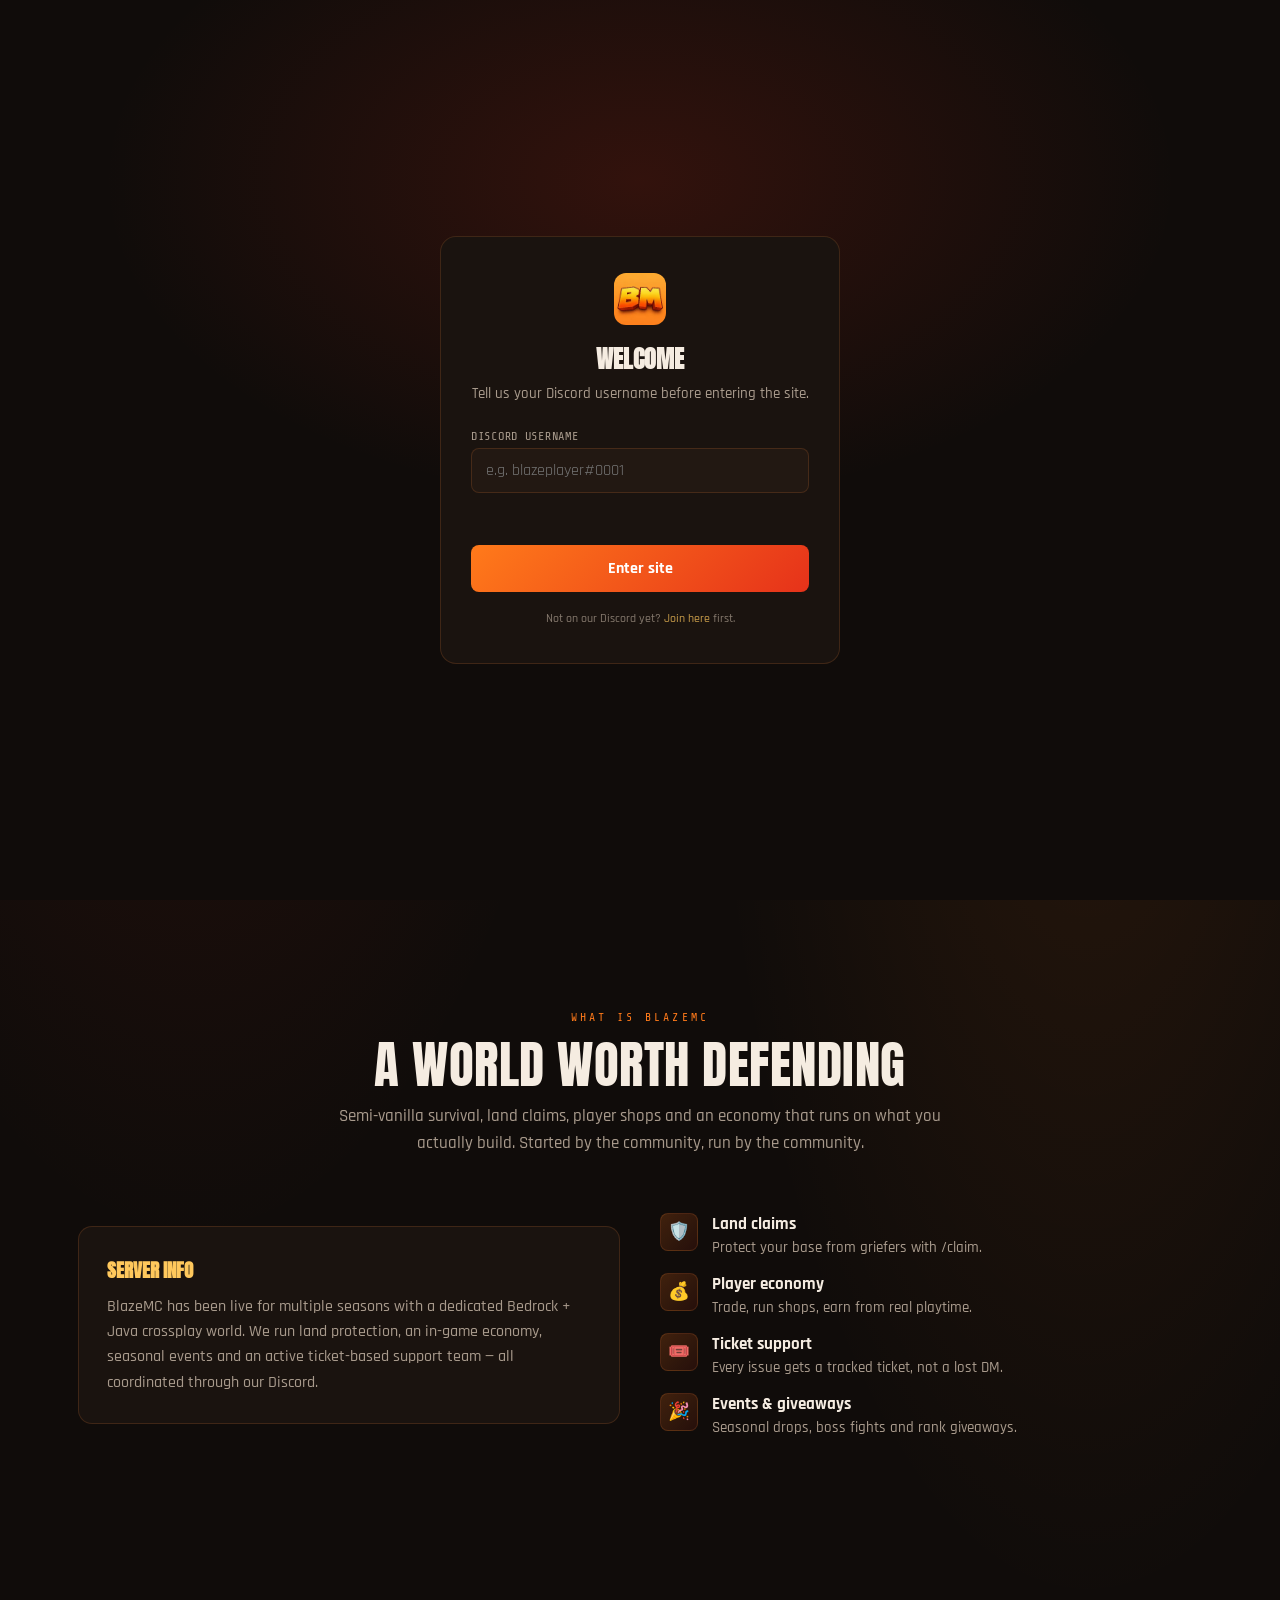
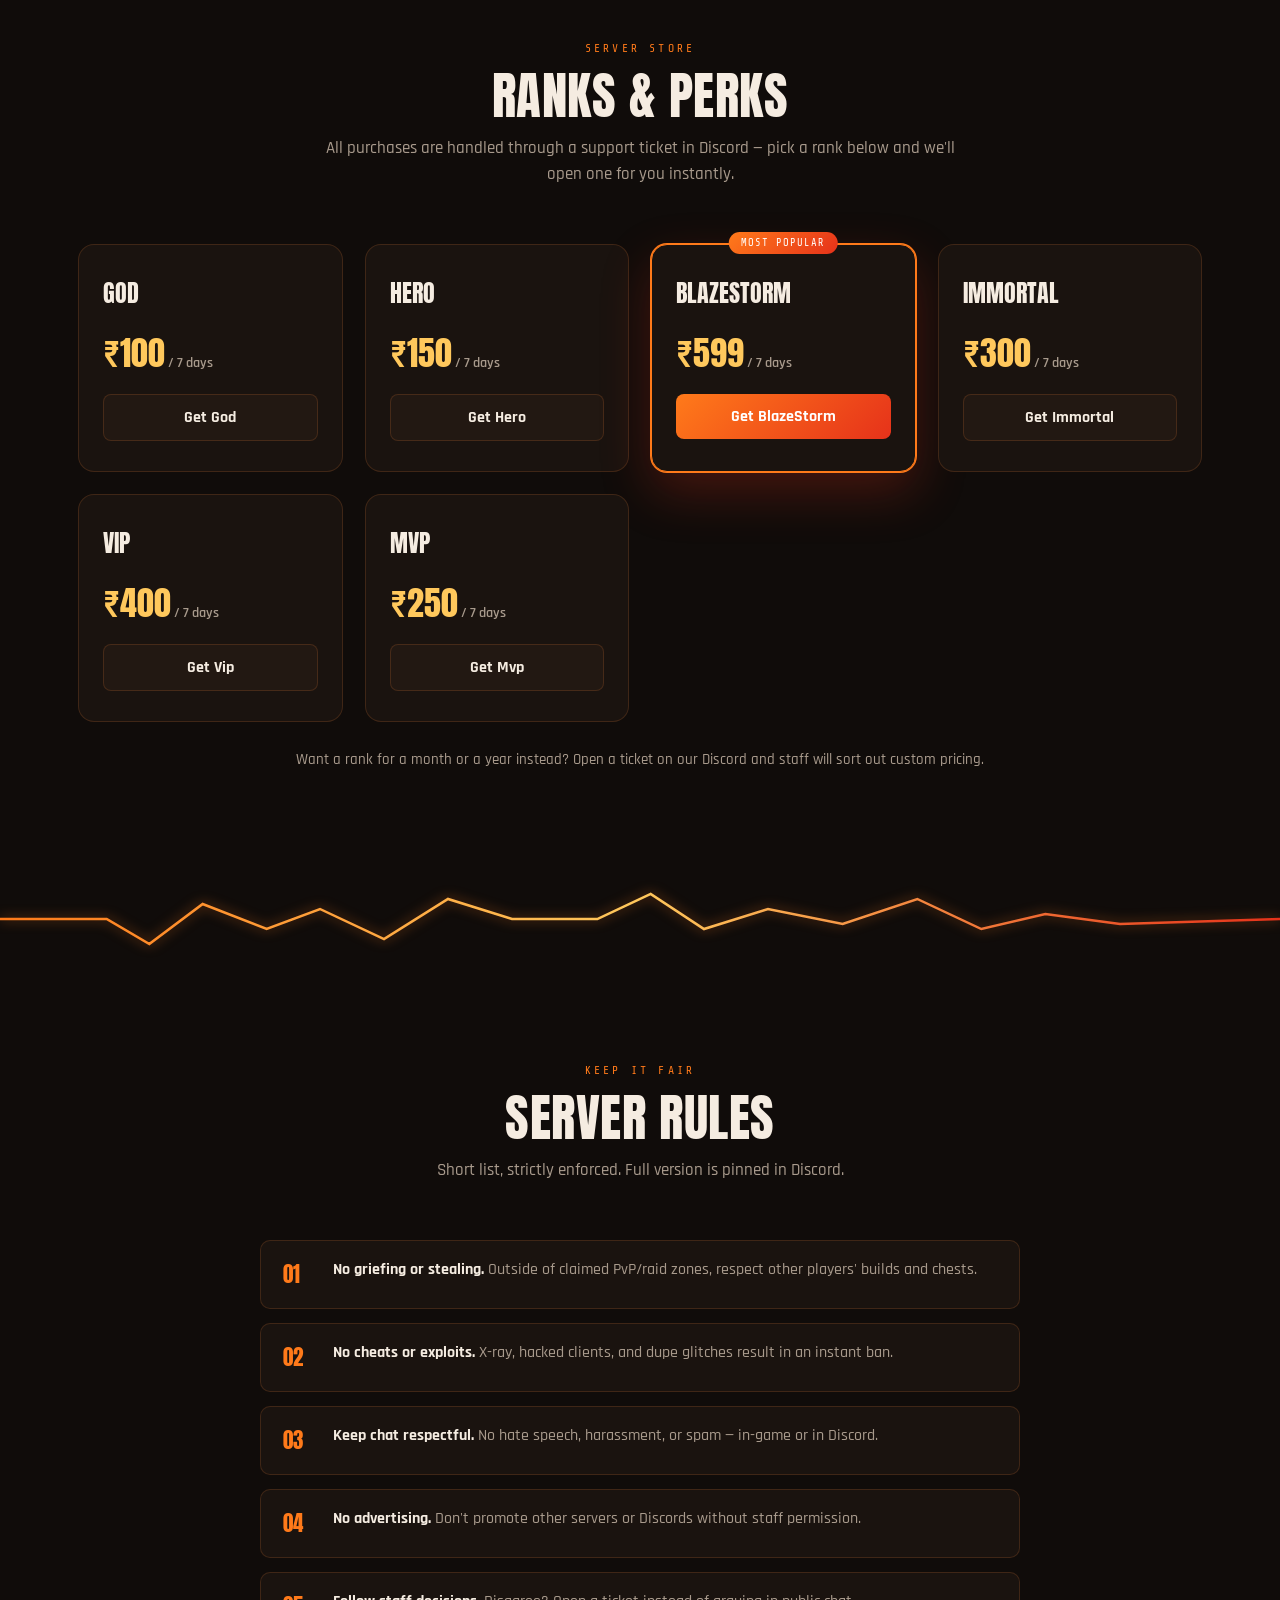
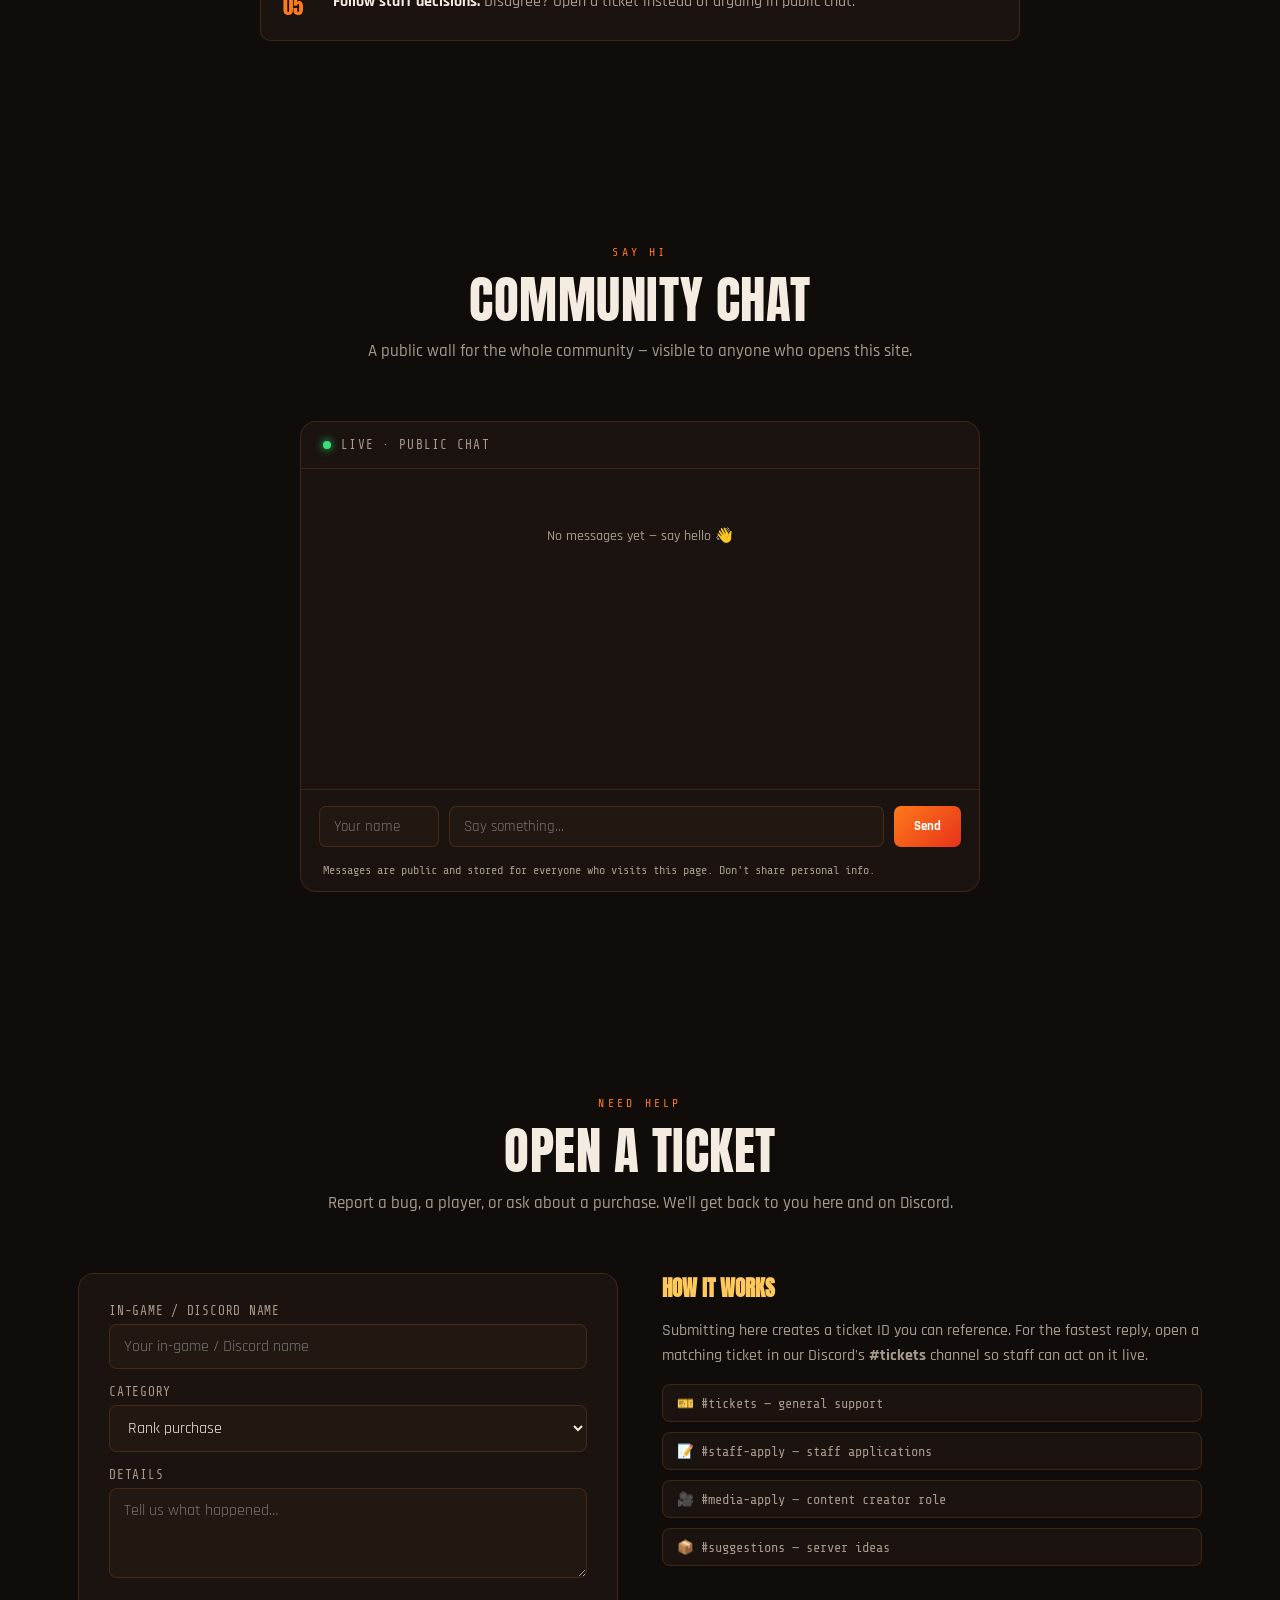
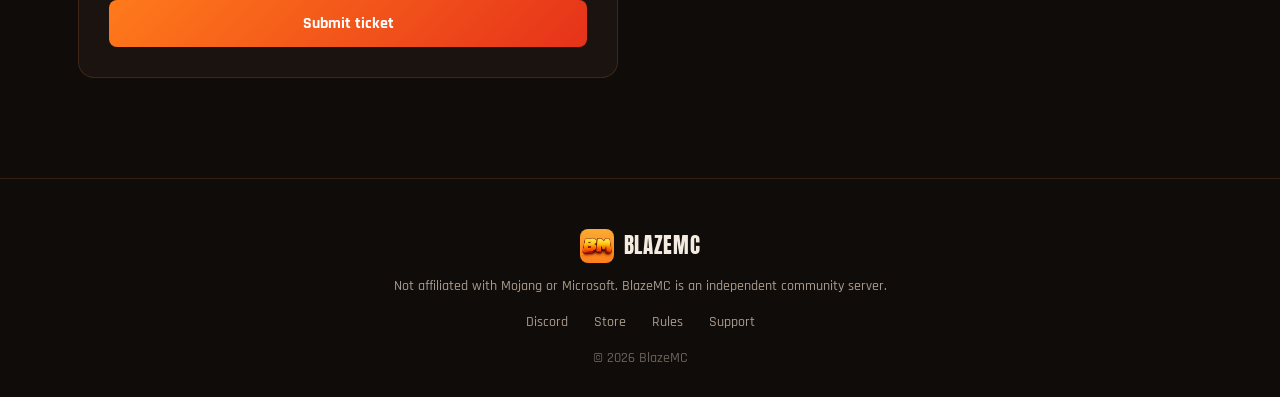
==== blazemc.html @ 88fec9f0 "Add files via upload" ====
<!DOCTYPE html>
<html lang="en">
<head>
<meta charset="UTF-8">
<meta name="viewport" content="width=device-width, initial-scale=1.0">
<title>BlazeMC — Minecraft SMP</title>
<link rel="preconnect" href="https://fonts.googleapis.com">
<link href="https://fonts.googleapis.com/css2?family=Anton&family=Rajdhani:wght@400;500;600;700&family=Share+Tech+Mono&display=swap" rel="stylesheet">
<style>
/* ============================================================
   BLAZEMC — CONFIG IS AT THE TOP OF THE <script> TAG (bottom of file)
   Edit CONFIG there to change name, discord link, ranks, prices, rules.
   ============================================================ */

:root{
  --bg:#100c0a;
  --bg2:#1a130f;
  --bg3:#221812;
  --ember:#ff7a1a;
  --molten:#e6321a;
  --gold:#ffc85c;
  --ash:#a89a8c;
  --text:#f5ece1;
  --line:rgba(255,140,60,0.16);
}
*{box-sizing:border-box; margin:0; padding:0;}
html{scroll-behavior:smooth;}
body{
  background:var(--bg);
  color:var(--text);
  font-family:'Rajdhani', sans-serif;
  font-weight:500;
  overflow-x:hidden;
  position:relative;
  background-image:
    radial-gradient(ellipse 60% 40% at 15% 0%, rgba(230,50,26,0.14), transparent 60%),
    radial-gradient(ellipse 50% 35% at 85% 10%, rgba(255,122,26,0.10), transparent 60%);
}
/* subtle grain so flat gradients don't read as sterile/AI-smooth */
body::before{
  content:"";
  position:fixed; inset:0; z-index:1; pointer-events:none;
  opacity:0.045; mix-blend-mode:overlay;
  background-image:url("data:image/svg+xml;utf8,<svg xmlns='http://www.w3.org/2000/svg' width='120' height='120'><filter id='n'><feTurbulence type='fractalNoise' baseFrequency='0.9' numOctaves='2' stitchTiles='stitch'/></filter><rect width='100%' height='100%' filter='url(%23n)'/></svg>");
}
.logo-mark{width:34px; height:34px; border-radius:8px; display:block; image-rendering:-webkit-optimize-contrast;}
::selection{background:var(--molten); color:#fff;}
::-webkit-scrollbar{width:10px;}
::-webkit-scrollbar-track{background:var(--bg);}
::-webkit-scrollbar-thumb{background:linear-gradient(var(--ember),var(--molten)); border-radius:6px;}

a{color:inherit; text-decoration:none;}
.eyebrow{
  font-family:'Share Tech Mono', monospace;
  font-size:0.72rem;
  letter-spacing:0.28em;
  text-transform:uppercase;
  color:var(--ember);
}
.display{
  font-family:'Anton', sans-serif;
  font-weight:400;
  text-transform:uppercase;
  letter-spacing:0.01em;
  line-height:0.95;
}
:focus-visible{outline:2px solid var(--gold); outline-offset:3px;}
@media (prefers-reduced-motion: reduce){
  *{animation-duration:0.001ms !important; animation-iteration-count:1 !important; transition-duration:0.001ms !important;}
}

.wrap{max-width:1180px; margin:0 auto; padding:0 28px;}

/* ---------- NAV ---------- */
nav{
  position:fixed; top:0; left:0; right:0; z-index:100;
  backdrop-filter:blur(10px);
  background:rgba(16,12,10,0.72);
  border-bottom:1px solid var(--line);
}
nav .wrap{display:flex; align-items:center; justify-content:space-between; height:68px;}
.brand{display:flex; align-items:center; gap:10px; font-family:'Anton'; font-size:1.3rem; letter-spacing:0.03em;}
.brand .flame{color:var(--ember); font-size:1.4rem;}
.navlinks{display:flex; gap:30px; font-size:0.95rem; font-weight:600;}
.navlinks a{color:var(--ash); transition:color 0.2s;}
.navlinks a:hover{color:var(--gold);}
.nav-cta{
  padding:9px 18px; border-radius:6px;
  background:linear-gradient(135deg,var(--ember),var(--molten));
  font-weight:700; font-size:0.9rem; letter-spacing:0.02em;
  box-shadow:0 4px 18px rgba(230,50,26,0.35);
}
.navtoggle{display:none; flex-direction:column; gap:4px; cursor:pointer; background:none; border:none;}
.navtoggle span{width:22px; height:2px; background:var(--text);}

/* ---------- HERO ---------- */
.hero{position:relative; padding:150px 0 90px; overflow:hidden;}
#embers{position:absolute; inset:0; z-index:0; pointer-events:none;}
.hero .wrap{position:relative; z-index:2; text-align:center;}
.hero .eyebrow{display:block; margin-bottom:18px;}
.hero h1{
  font-size:clamp(3.2rem, 9vw, 6.6rem);
  color:var(--gold);
  -webkit-text-stroke:2px #2a1005;
  text-shadow:
    3px 3px 0 #7a1a0a,
    6px 6px 0 #4d0f06,
    0 0 40px rgba(255,122,26,0.35);
  letter-spacing:0.02em;
}
.hero-brandrow{display:flex; align-items:center; justify-content:center; gap:16px; flex-wrap:wrap;}
.hero-brandrow .logo-mark{width:56px; height:56px; border-radius:12px; box-shadow:0 6px 22px rgba(230,50,26,0.4);}
.hero p.tag{
  max-width:560px; margin:22px auto 0; color:var(--ash); font-size:1.15rem; line-height:1.5;
}
.hero-ctas{display:flex; gap:16px; justify-content:center; margin-top:38px; flex-wrap:wrap;}
.btn{
  display:inline-flex; align-items:center; gap:8px;
  padding:14px 28px; border-radius:8px; font-weight:700; font-size:1rem;
  cursor:pointer; border:none; font-family:'Rajdhani',sans-serif;
  transition:transform 0.15s ease, box-shadow 0.15s ease;
}
.btn:hover{transform:translateY(-2px);}
.btn-primary{
  background:linear-gradient(135deg,var(--ember),var(--molten)); color:#fff;
  box-shadow:0 8px 26px rgba(230,50,26,0.4);
}
.btn-ghost{
  background:transparent; color:var(--text); border:1px solid var(--line);
}
.btn-ghost:hover{border-color:var(--ember); background:rgba(255,122,26,0.08);}

.ip-row{
  margin:14px auto 0; max-width:460px;
  display:flex; align-items:center; gap:10px;
  background:var(--bg2); border:1px solid var(--line); border-radius:10px; padding:10px 10px 10px 18px;
}
.ip-row:first-of-type{margin-top:44px;}
.ip-row .lbl{font-family:'Share Tech Mono'; font-size:0.7rem; color:var(--ash); letter-spacing:0.15em; text-transform:uppercase; display:block;}
.ip-row .val{font-family:'Share Tech Mono'; font-size:1.05rem; color:var(--gold);}
.ip-row button{
  margin-left:auto; background:var(--bg3); color:var(--text); border:1px solid var(--line);
  padding:9px 16px; border-radius:6px; font-weight:700; cursor:pointer; font-family:'Rajdhani';
}
.ip-row button:hover{border-color:var(--ember); color:var(--gold);}

.stats{display:flex; gap:50px; justify-content:center; margin-top:60px; flex-wrap:wrap;}
.stat b{display:block; font-family:'Anton'; font-size:2.1rem; color:var(--gold);}
.stat span{font-size:0.85rem; color:var(--ash); letter-spacing:0.04em;}

/* ---------- CRACK DIVIDER (signature) ---------- */
.crack-divider{position:relative; height:90px; width:100%;}
.crack-divider svg{width:100%; height:100%; display:block;}
.crack-divider path{
  fill:none; stroke:url(#lavaGrad); stroke-width:2.5;
  filter:drop-shadow(0 0 6px rgba(255,122,26,0.6));
}

/* ---------- SECTION SHARED ---------- */
section{padding:100px 0;}
.section-head{text-align:center; max-width:640px; margin:0 auto 56px;}
.section-head h2{font-size:clamp(2.2rem,5vw,3.2rem); margin-top:14px;}
.section-head p{color:var(--ash); margin-top:14px; font-size:1.05rem; line-height:1.6;}

/* ---------- ABOUT ---------- */
.about-grid{display:grid; grid-template-columns:1fr 1fr; gap:40px; align-items:center;}
.about-card{
  background:var(--bg2); border:1px solid var(--line); border-radius:14px; padding:28px;
}
.about-card h3{font-family:'Anton'; font-size:1.2rem; color:var(--gold); margin-bottom:10px; text-transform:uppercase;}
.about-card p{color:var(--ash); line-height:1.6; font-size:0.98rem;}
.feature-list{display:grid; gap:16px;}
.feature-list .f{display:flex; gap:14px; align-items:flex-start;}
.feature-list .icon{
  width:38px; height:38px; flex:none; border-radius:8px;
  background:linear-gradient(135deg,rgba(255,122,26,0.2),rgba(230,50,26,0.1));
  border:1px solid var(--line);
  display:flex; align-items:center; justify-content:center; font-size:1.1rem;
}
.feature-list h4{font-size:1.05rem; margin-bottom:3px;}
.feature-list p{color:var(--ash); font-size:0.92rem;}

/* ---------- RANKS / STORE ---------- */
.rank-grid{display:grid; grid-template-columns:repeat(auto-fit, minmax(230px,1fr)); gap:22px;}
.rank-card{
  position:relative; background:var(--bg2); border:1px solid var(--line); border-radius:16px;
  padding:30px 24px; display:flex; flex-direction:column; gap:16px;
  transition:transform 0.2s ease, border-color 0.2s ease;
}
.rank-card:hover{transform:translateY(-6px); border-color:var(--ember);}
.rank-card.popular{border-color:var(--ember); box-shadow:0 0 0 1px var(--ember), 0 20px 50px rgba(230,50,26,0.25);}
.rank-badge{
  position:absolute; top:-13px; left:50%; transform:translateX(-50%);
  background:linear-gradient(135deg,var(--ember),var(--molten)); color:#fff;
  font-family:'Share Tech Mono'; font-size:0.65rem; letter-spacing:0.1em;
  padding:5px 12px; border-radius:20px; text-transform:uppercase;
}
.rank-name{font-family:'Anton'; font-size:1.5rem; text-transform:uppercase;}
.rank-price{font-family:'Anton'; font-size:2.1rem; color:var(--gold);}
.rank-price span{font-family:'Rajdhani'; font-size:0.85rem; color:var(--ash); font-weight:600;}
.rank-perks{list-style:none; display:grid; gap:9px; flex:1;}
.rank-perks li{font-size:0.92rem; color:var(--ash); padding-left:20px; position:relative;}
.rank-perks li::before{content:"◆"; position:absolute; left:0; color:var(--ember); font-size:0.7rem; top:4px;}
.rank-buy{
  width:100%; padding:12px; border-radius:8px; border:1px solid var(--line);
  background:var(--bg3); color:var(--text); font-weight:700; cursor:pointer; font-family:'Rajdhani'; font-size:1rem;
}
.rank-card.popular .rank-buy{background:linear-gradient(135deg,var(--ember),var(--molten)); border:none; color:#fff;}
.rank-buy:hover{filter:brightness(1.12);}

/* ---------- RULES ---------- */
.rules-list{display:grid; gap:14px; max-width:760px; margin:0 auto;}
.rule{
  display:flex; gap:18px; align-items:flex-start; background:var(--bg2);
  border:1px solid var(--line); border-radius:10px; padding:18px 22px;
}
.rule .num{font-family:'Anton'; color:var(--ember); font-size:1.3rem; flex:none; width:32px;}
.rule p{color:var(--ash); font-size:0.98rem;}
.rule strong{color:var(--text);}

/* ---------- CHAT ---------- */
.chat-box{
  max-width:680px; margin:0 auto; background:var(--bg2); border:1px solid var(--line);
  border-radius:16px; overflow:hidden;
}
.chat-head{
  padding:16px 22px; border-bottom:1px solid var(--line); display:flex; align-items:center; gap:10px;
  font-family:'Share Tech Mono'; font-size:0.8rem; color:var(--ash); text-transform:uppercase; letter-spacing:0.1em;
}
.dot{width:8px; height:8px; border-radius:50%; background:#37e07a; box-shadow:0 0 8px #37e07a;}
.chat-log{height:320px; overflow-y:auto; padding:18px 22px; display:flex; flex-direction:column; gap:12px;}
.msg{max-width:82%;}
.msg .who{font-size:0.8rem; font-weight:700; color:var(--gold);}
.msg .body{
  background:var(--bg3); border:1px solid var(--line); padding:9px 13px; border-radius:0 10px 10px 10px;
  font-size:0.95rem; margin-top:3px; word-break:break-word;
}
.msg .time{font-size:0.68rem; color:var(--ash); margin-top:3px; font-family:'Share Tech Mono';}
.chat-empty{color:var(--ash); font-size:0.9rem; text-align:center; margin-top:40px;}
.chat-form{display:flex; gap:10px; padding:16px 18px; border-top:1px solid var(--line); flex-wrap:wrap;}
.chat-form input[type=text]{
  background:var(--bg3); border:1px solid var(--line); border-radius:7px; padding:10px 14px;
  color:var(--text); font-family:'Rajdhani'; font-size:0.95rem;
}
.chat-form .name-in{width:120px;}
.chat-form .msg-in{flex:1; min-width:160px;}
.chat-form button{
  background:linear-gradient(135deg,var(--ember),var(--molten)); border:none; color:#fff;
  padding:10px 20px; border-radius:7px; font-weight:700; cursor:pointer; font-family:'Rajdhani';
}
.chat-note{font-size:0.75rem; color:var(--ash); padding:0 22px 14px; font-family:'Share Tech Mono';}

/* ---------- TICKETS ---------- */
.ticket-wrap{display:grid; grid-template-columns:1fr 1fr; gap:44px; align-items:start;}
.ticket-form{
  background:var(--bg2); border:1px solid var(--line); border-radius:16px; padding:30px; display:grid; gap:16px;
}
.field label{display:block; font-size:0.8rem; letter-spacing:0.06em; color:var(--ash); margin-bottom:6px; text-transform:uppercase; font-family:'Share Tech Mono';}
.field input, .field select, .field textarea{
  width:100%; background:var(--bg3); border:1px solid var(--line); border-radius:8px;
  padding:11px 14px; color:var(--text); font-family:'Rajdhani'; font-size:1rem;
}
.field textarea{resize:vertical; min-height:90px;}
.ticket-form button{
  background:linear-gradient(135deg,var(--ember),var(--molten)); border:none; color:#fff;
  padding:13px; border-radius:8px; font-weight:700; font-size:1rem; cursor:pointer; font-family:'Rajdhani';
}
.ticket-result{
  margin-top:6px; padding:14px 16px; border-radius:8px; border:1px solid var(--ember);
  background:rgba(255,122,26,0.08); font-size:0.9rem; display:none;
}
.ticket-result.show{display:block;}
.ticket-side h3{font-family:'Anton'; font-size:1.3rem; margin-bottom:14px; text-transform:uppercase; color:var(--gold);}
.ticket-side p{color:var(--ash); line-height:1.6; margin-bottom:16px; font-size:0.98rem;}
.chan-list{display:grid; gap:10px;}
.chan{
  display:flex; align-items:center; gap:10px; background:var(--bg2); border:1px solid var(--line);
  border-radius:8px; padding:10px 14px; font-family:'Share Tech Mono'; font-size:0.85rem; color:var(--ash);
}

/* ---------- FOOTER ---------- */
footer{border-top:1px solid var(--line); padding:50px 0 30px; text-align:center;}
footer .brand{justify-content:center; margin-bottom:14px;}
footer p{color:var(--ash); font-size:0.9rem;}
footer .fl{display:flex; justify-content:center; gap:26px; margin:18px 0; font-size:0.9rem; color:var(--ash);}
footer .fl a:hover{color:var(--gold);}

/* ---------- ACCESS GATE ---------- */
#accessGate{
  position:fixed; inset:0; z-index:999; display:flex; align-items:center; justify-content:center;
  background:radial-gradient(ellipse 70% 60% at 50% 20%, rgba(230,50,26,0.16), transparent 60%), var(--bg);
  padding:24px;
}
#accessGate.hidden{display:none;}
body.gate-locked{overflow:hidden;}
.gate-card{
  width:100%; max-width:400px; background:var(--bg2); border:1px solid var(--line); border-radius:16px;
  padding:36px 30px; text-align:center;
}
.gate-card .logo-mark{width:52px; height:52px; margin:0 auto 16px; border-radius:12px;}
.gate-card h2{font-family:'Anton'; text-transform:uppercase; font-size:1.5rem; margin-bottom:6px;}
.gate-card p.sub{color:var(--ash); font-size:0.92rem; margin-bottom:24px; line-height:1.5;}
.gate-form{display:grid; gap:14px; text-align:left;}
.gate-form label{font-size:0.75rem; letter-spacing:0.06em; color:var(--ash); text-transform:uppercase; font-family:'Share Tech Mono'; margin-bottom:5px; display:block;}
.gate-form input{
  width:100%; background:var(--bg3); border:1px solid var(--line); border-radius:8px;
  padding:11px 14px; color:var(--text); font-family:'Rajdhani'; font-size:1rem;
}
.gate-form button{
  margin-top:6px; background:linear-gradient(135deg,var(--ember),var(--molten)); border:none; color:#fff;
  padding:13px; border-radius:8px; font-weight:700; font-size:1rem; cursor:pointer; font-family:'Rajdhani';
}
.gate-error{color:#ff8a7a; font-size:0.85rem; min-height:18px; text-align:left;}
.gate-note{margin-top:18px; font-size:0.72rem; color:var(--ash); opacity:0.75; line-height:1.5;}

@media (max-width:780px){
  .navlinks{display:none;}
  .navtoggle{display:flex;}
  .about-grid, .ticket-wrap{grid-template-columns:1fr;}
  .nav-cta, nav .btn-ghost{padding:8px 12px !important; font-size:0.8rem !important;}
  nav .brand span#navBrand{display:none;}
}
</style>
</head>
<body class="gate-locked">

<div id="accessGate">
  <div class="gate-card">
    <img class="logo-mark" id="gateLogo" alt="">
    <h2>Welcome</h2>
    <p class="sub">Tell us your Discord username before entering the site.</p>
    <form class="gate-form" id="gateForm">
      <div>
        <label>Discord username</label>
        <input type="text" id="gateName" required maxlength="32" placeholder="e.g. blazeplayer#0001">
      </div>
      <div class="gate-error" id="gateError"></div>
      <button type="submit">Enter site</button>
    </form>
    <p class="gate-note">Not on our Discord yet? <a href="#" id="gateDiscordLink" target="_blank" rel="noopener" style="color:var(--gold);">Join here</a> first.</p>
  </div>
</div>


<nav>
  <div class="wrap">
    <div class="brand"><img class="logo-mark" id="navLogo" alt=""><span id="navBrand">BLAZEMC</span></div>
    <div class="navlinks">
      <a href="#about">About</a>
      <a href="#ranks">Ranks</a>
      <a href="#rules">Rules</a>
      <a href="#chat">Chat</a>
      <a href="#tickets">Support</a>
    </div>
    <div style="display:flex; align-items:center; gap:10px;">
      <a class="btn-ghost" href="#tickets" style="padding:9px 16px; border-radius:6px; font-size:0.9rem; font-weight:700; border:1px solid var(--line);">🎫 Open Ticket</a>
      <a class="nav-cta" id="navDiscord" target="_blank" rel="noopener">Join Discord</a>
    </div>
  </div>
</nav>

<header class="hero">
  <canvas id="embers"></canvas>
  <div class="wrap">
    <span class="eyebrow">Bedrock &amp; Java · Survival SMP</span>
    <div class="hero-brandrow">
      <img class="logo-mark" id="heroLogo" alt="">
      <h1 class="display" id="heroTitle">BLAZEMC</h1>
    </div>
    <p class="tag" id="heroTag">A survival world built on fire, factions and long friendships. Stack loot, raid rivals, build empires — and never play alone.</p>
    <div class="hero-ctas">
      <a class="btn btn-primary" id="ctaDiscord" target="_blank" rel="noopener">Join the Discord →</a>
      <a class="btn btn-ghost" href="#ranks">See ranks</a>
    </div>
    <div class="ip-row">
      <div>
        <span class="lbl">Java IP 📈</span>
        <span class="val" id="javaIP">ncr.primenodes.in:25568</span>
      </div>
      <button id="copyJavaIP">Copy</button>
    </div>
    <div class="ip-row">
      <div>
        <span class="lbl">Bedrock IP 🔥 &nbsp;·&nbsp; Port</span>
        <span class="val" id="bedrockIP">ncr.primenodes.in &nbsp;·&nbsp; 25568</span>
      </div>
      <button id="copyBedrockIP">Copy</button>
    </div>
    <div class="stats">
      <div class="stat"><b id="statMembers">138+</b><span>Discord members</span></div>
      <div class="stat"><b>24/7</b><span>Uptime</span></div>
      <div class="stat"><b>6</b><span>Ranks in store</span></div>
    </div>
  </div>
</header>

<div class="crack-divider">
  <svg viewBox="0 0 1200 90" preserveAspectRatio="none">
    <defs>
      <linearGradient id="lavaGrad" x1="0" x2="1">
        <stop offset="0" stop-color="#ff7a1a"/>
        <stop offset="0.5" stop-color="#ffc85c"/>
        <stop offset="1" stop-color="#e6321a"/>
      </linearGradient>
    </defs>
    <path d="M0,45 L120,45 L150,20 L180,60 L230,30 L270,50 L330,15 L380,55 L440,45 L520,45 L560,25 L610,60 L680,20 L730,50 L800,45 L870,35 L930,55 L990,25 L1050,45 L1200,45"/>
  </svg>
</div>

<section id="about">
  <div class="wrap">
    <div class="section-head">
      <span class="eyebrow">What is BlazeMC</span>
      <h2 class="display">A world worth defending</h2>
      <p>Semi-vanilla survival, land claims, player shops and an economy that runs on what you actually build. Started by the community, run by the community.</p>
    </div>
    <div class="about-grid">
      <div class="about-card">
        <h3>Server info</h3>
        <p id="aboutText">BlazeMC has been live for multiple seasons with a dedicated Bedrock + Java crossplay world. We run land protection, an in-game economy, seasonal events and an active ticket-based support team — all coordinated through our Discord.</p>
      </div>
      <div class="feature-list">
        <div class="f"><div class="icon">🛡️</div><div><h4>Land claims</h4><p>Protect your base from griefers with /claim.</p></div></div>
        <div class="f"><div class="icon">💰</div><div><h4>Player economy</h4><p>Trade, run shops, earn from real playtime.</p></div></div>
        <div class="f"><div class="icon">🎟️</div><div><h4>Ticket support</h4><p>Every issue gets a tracked ticket, not a lost DM.</p></div></div>
        <div class="f"><div class="icon">🎉</div><div><h4>Events &amp; giveaways</h4><p>Seasonal drops, boss fights and rank giveaways.</p></div></div>
      </div>
    </div>
  </div>
</section>

<section id="ranks">
  <div class="wrap">
    <div class="section-head">
      <span class="eyebrow">Server store</span>
      <h2 class="display">Ranks &amp; perks</h2>
      <p>All purchases are handled through a support ticket in Discord — pick a rank below and we'll open one for you instantly.</p>
    </div>
    <div class="rank-grid" id="rankGrid"></div>
    <p style="text-align:center; color:var(--ash); margin-top:28px; font-size:0.95rem;" id="rankNote"></p>
  </div>
</section>

<div class="crack-divider">
  <svg viewBox="0 0 1200 90" preserveAspectRatio="none">
    <path d="M0,50 L100,50 L140,75 L190,35 L250,60 L300,40 L360,70 L420,30 L480,50 L560,50 L610,25 L660,60 L720,40 L790,55 L860,30 L920,60 L980,45 L1050,55 L1200,50" stroke="url(#lavaGrad)"/>
  </svg>
</div>

<section id="rules">
  <div class="wrap">
    <div class="section-head">
      <span class="eyebrow">Keep it fair</span>
      <h2 class="display">Server rules</h2>
      <p>Short list, strictly enforced. Full version is pinned in Discord.</p>
    </div>
    <div class="rules-list" id="rulesList"></div>
  </div>
</section>

<section id="chat">
  <div class="wrap">
    <div class="section-head">
      <span class="eyebrow">Say hi</span>
      <h2 class="display">Community chat</h2>
      <p>A public wall for the whole community — visible to anyone who opens this site.</p>
    </div>
    <div class="chat-box">
      <div class="chat-head"><span class="dot"></span> live · public chat</div>
      <div class="chat-log" id="chatLog"><div class="chat-empty">Loading messages…</div></div>
      <div class="chat-form">
        <input type="text" class="name-in" id="chatName" placeholder="Your name" maxlength="18">
        <input type="text" class="msg-in" id="chatMsg" placeholder="Say something…" maxlength="240">
        <button id="chatSend">Send</button>
      </div>
      <div class="chat-note">Messages are public and stored for everyone who visits this page. Don't share personal info.</div>
    </div>
  </div>
</section>

<section id="tickets">
  <div class="wrap">
    <div class="section-head">
      <span class="eyebrow">Need help</span>
      <h2 class="display">Open a ticket</h2>
      <p>Report a bug, a player, or ask about a purchase. We'll get back to you here and on Discord.</p>
    </div>
    <div class="ticket-wrap">
      <form class="ticket-form" id="ticketForm">
        <div class="field">
          <label>In-game / Discord name</label>
          <input type="text" id="tName" required maxlength="30" placeholder="Your in-game / Discord name">
        </div>
        <div class="field">
          <label>Category</label>
          <select id="tCategory">
            <option>Rank purchase</option>
            <option>Bug report</option>
            <option>Player report</option>
            <option>Ban appeal</option>
            <option>Other</option>
          </select>
        </div>
        <div class="field">
          <label>Details</label>
          <textarea id="tDetails" required placeholder="Tell us what happened…"></textarea>
        </div>
        <button type="submit">Submit ticket</button>
        <div class="ticket-result" id="ticketResult"></div>
      </form>
      <div class="ticket-side">
        <h3>How it works</h3>
        <p>Submitting here creates a ticket ID you can reference. For the fastest reply, open a matching ticket in our Discord's <strong>#tickets</strong> channel so staff can act on it live.</p>
        <div class="chan-list">
          <div class="chan">🎫 #tickets — general support</div>
          <div class="chan">📝 #staff-apply — staff applications</div>
          <div class="chan">🎥 #media-apply — content creator role</div>
          <div class="chan">📦 #suggestions — server ideas</div>
        </div>
      </div>
    </div>
  </div>
</section>

<footer>
  <div class="wrap">
    <div class="brand"><img class="logo-mark" id="footLogo" alt=""><span id="footBrand">BLAZEMC</span></div>
    <p>Not affiliated with Mojang or Microsoft. BlazeMC is an independent community server.</p>
    <div class="fl">
      <a id="footDiscord" target="_blank" rel="noopener">Discord</a>
      <a href="#ranks">Store</a>
      <a href="#rules">Rules</a>
      <a href="#tickets">Support</a>
    </div>
    <p style="opacity:0.6">© 2026 BlazeMC</p>
  </div>
</footer>

<script>
/* ============================================================
   CONFIG — edit everything here. Nothing else in the file needs
   to change for basic edits (name, discord link, IP, ranks, rules).
   ============================================================ */
const CONFIG = {
  serverName: "BlazeMC",
  discordInvite: "https://discord.gg/RFeYJwdECh",
  javaIP: "ncr.primenodes.in:25568",
  bedrockIP: "ncr.primenodes.in",
  bedrockPort: "25568",
  memberCount: "138+",
  discordWebhookUrl: "", // TODO: paste your Discord channel webhook URL here to send tickets straight into Discord
  heroTagline: "A survival world built on fire, factions and long friendships. Stack loot, raid rivals, build empires — and never play alone.",
  aboutText: "BlazeMC has been live for multiple seasons with a dedicated Bedrock + Java crossplay world. We run land protection, an in-game economy, seasonal events and an active ticket-based support team — all coordinated through our Discord.",
  ranks: [
    { name:"God", price:100 },
    { name:"Hero", price:150 },
    { name:"BlazeStorm", price:599, popular:true },
    { name:"Immortal", price:300 },
    { name:"Vip", price:400 },
    { name:"Mvp", price:250 }
  ],
  rankDuration: "7 days",
  rankNote: "Want a rank for a month or a year instead? Open a ticket on our Discord and staff will sort out custom pricing.",
  rules: [
    { title:"No griefing or stealing", body:"Outside of claimed PvP/raid zones, respect other players' builds and chests." },
    { title:"No cheats or exploits", body:"X-ray, hacked clients, and dupe glitches result in an instant ban." },
    { title:"Keep chat respectful", body:"No hate speech, harassment, or spam — in-game or in Discord." },
    { title:"No advertising", body:"Don't promote other servers or Discords without staff permission." },
    { title:"Follow staff decisions", body:"Disagree? Open a ticket instead of arguing in public chat." }
  ]
};

const LOGO_SRC = "[data-uri]";
[ 'navLogo','heroLogo','footLogo','gateLogo' ].forEach(id=>{
  document.getElementById(id).src = LOGO_SRC;
});
let favicon = document.createElement('link');
favicon.rel = 'icon'; favicon.href = LOGO_SRC;
document.head.appendChild(favicon);

document.getElementById('navBrand').textContent = CONFIG.serverName.toUpperCase();
document.getElementById('footBrand').textContent = CONFIG.serverName.toUpperCase();
document.getElementById('heroTitle').textContent = CONFIG.serverName.toUpperCase();
document.getElementById('heroTag').textContent = CONFIG.heroTagline;
document.getElementById('aboutText').textContent = CONFIG.aboutText;
document.getElementById('javaIP').textContent = CONFIG.javaIP;
document.getElementById('bedrockIP').innerHTML = `${CONFIG.bedrockIP} &nbsp;·&nbsp; ${CONFIG.bedrockPort}`;
document.getElementById('statMembers').textContent = CONFIG.memberCount;
document.getElementById('rankNote').textContent = CONFIG.rankNote;
document.title = CONFIG.serverName + " — Minecraft SMP";
[ 'navDiscord','ctaDiscord','footDiscord' ].forEach(id=>{
  document.getElementById(id).href = CONFIG.discordInvite;
});

// Copy IP buttons
function wireCopy(btnId, text){
  const b = document.getElementById(btnId);
  b.addEventListener('click', ()=>{
    navigator.clipboard.writeText(text).then(()=>{
      const old = b.textContent; b.textContent = "Copied!";
      setTimeout(()=>b.textContent=old, 1500);
    });
  });
}
wireCopy('copyJavaIP', CONFIG.javaIP);
wireCopy('copyBedrockIP', `${CONFIG.bedrockIP}:${CONFIG.bedrockPort}`);

// Render ranks
const rankGrid = document.getElementById('rankGrid');
CONFIG.ranks.forEach(r=>{
  const card = document.createElement('div');
  card.className = 'rank-card' + (r.popular ? ' popular' : '');
  card.innerHTML = `
    ${r.popular ? '<div class="rank-badge">Most popular</div>' : ''}
    <div class="rank-name">${r.name}</div>
    <div class="rank-price">₹${r.price}<span> / ${CONFIG.rankDuration}</span></div>
    <button class="rank-buy">Get ${r.name}</button>
  `;
  card.querySelector('.rank-buy').addEventListener('click', ()=> openRankTicket(r));
  rankGrid.appendChild(card);
});

function openRankTicket(rank){
  document.getElementById('tCategory').value = "Rank purchase";
  document.getElementById('tDetails').value = `I'd like to purchase the ${rank.name} rank (₹${rank.price} / ${CONFIG.rankDuration}).`;
  document.getElementById('tickets').scrollIntoView({behavior:'smooth'});
  document.getElementById('tName').focus();
}

// Render rules
const rulesList = document.getElementById('rulesList');
CONFIG.rules.forEach((r,i)=>{
  const el = document.createElement('div');
  el.className = 'rule';
  el.innerHTML = `<div class="num">${String(i+1).padStart(2,'0')}</div><p><strong>${r.title}.</strong> ${r.body}</p>`;
  rulesList.appendChild(el);
});

// Ember particle canvas
const canvas = document.getElementById('embers');
const ctx = canvas.getContext('2d');
let W,H,particles=[];
function resize(){
  W = canvas.width = canvas.offsetParent ? canvas.parentElement.offsetWidth : window.innerWidth;
  H = canvas.height = canvas.parentElement.offsetHeight;
}
function makeParticle(){
  return { x:Math.random()*W, y:H+10, r:1+Math.random()*2.4, s:0.4+Math.random()*1.1, drift:(Math.random()-0.5)*0.6, a:0.3+Math.random()*0.5 };
}
function initParticles(){ particles = Array.from({length: window.innerWidth<700?26:50}, makeParticle); }
function animate(){
  ctx.clearRect(0,0,W,H);
  particles.forEach(p=>{
    p.y -= p.s; p.x += p.drift;
    if(p.y < -10){ Object.assign(p, makeParticle(), {y:H+10}); }
    ctx.beginPath();
    ctx.arc(p.x,p.y,p.r,0,Math.PI*2);
    ctx.fillStyle = `rgba(255,${120+Math.random()*60|0},40,${p.a})`;
    ctx.shadowColor = 'rgba(255,122,26,0.8)';
    ctx.shadowBlur = 6;
    ctx.fill();
  });
  requestAnimationFrame(animate);
}
const reduceMotion = window.matchMedia('(prefers-reduced-motion: reduce)').matches;
window.addEventListener('resize', resize);
resize(); initParticles();
if(!reduceMotion) animate();

// Mobile nav toggle (simple show/hide fallback if needed later)

/* ============================================================
   ACCESS GATE — just asks for a Discord username
   ============================================================ */
document.getElementById('gateDiscordLink').href = CONFIG.discordInvite;
document.getElementById('gateForm').addEventListener('submit', async (e)=>{
  e.preventDefault();
  const discordName = document.getElementById('gateName').value.trim();
  const errBox = document.getElementById('gateError');
  if(!discordName){
    errBox.textContent = "Please enter your Discord username.";
    return;
  }
  errBox.textContent = "";
  document.getElementById('accessGate').classList.add('hidden');
  document.body.classList.remove('gate-locked');
  try{
    const res = await window.storage.get('blazemc-visitors', true);
    const list = res ? JSON.parse(res.value) : [];
    list.push({ discordName, ts: Date.now() });
    await window.storage.set('blazemc-visitors', JSON.stringify(list.slice(-500)), true);
  }catch(err){ /* non-blocking */ }
});

const CHAT_KEY = 'blazemc-chat-messages';
const chatLog = document.getElementById('chatLog');

async function loadChat(){
  try{
    const res = await window.storage.get(CHAT_KEY, true);
    const list = res ? JSON.parse(res.value) : [];
    renderChat(list);
  }catch(e){
    renderChat([]);
  }
}
function renderChat(list){
  if(!list.length){
    chatLog.innerHTML = '<div class="chat-empty">No messages yet — say hello 👋</div>';
    return;
  }
  chatLog.innerHTML = list.slice(-60).map(m=>`
    <div class="msg">
      <div class="who">${escapeHTML(m.name)}</div>
      <div class="body">${escapeHTML(m.text)}</div>
      <div class="time">${new Date(m.ts).toLocaleString()}</div>
    </div>
  `).join('');
  chatLog.scrollTop = chatLog.scrollHeight;
}
function escapeHTML(s){
  return s.replace(/[&<>"']/g, c=>({'&':'&amp;','<':'&lt;','>':'&gt;','"':'&quot;',"'":'&#39;'}[c]));
}
async function sendChat(){
  const nameEl = document.getElementById('chatName');
  const msgEl = document.getElementById('chatMsg');
  const name = nameEl.value.trim() || 'Guest';
  const text = msgEl.value.trim();
  if(!text) return;
  try{
    const res = await window.storage.get(CHAT_KEY, true);
    const list = res ? JSON.parse(res.value) : [];
    list.push({ name, text, ts: Date.now() });
    await window.storage.set(CHAT_KEY, JSON.stringify(list.slice(-200)), true);
    msgEl.value = '';
    renderChat(list);
  }catch(e){
    console.error('Chat send failed', e);
  }
}
document.getElementById('chatSend').addEventListener('click', sendChat);
document.getElementById('chatMsg').addEventListener('keydown', e=>{ if(e.key==='Enter') sendChat(); });
loadChat();
setInterval(loadChat, 6000);

/* ============================================================
   TICKETS — posted straight into Discord via webhook
   ============================================================ */
const TICKET_KEY = 'blazemc-tickets';

async function sendTicketToDiscord(ticket){
  if(!CONFIG.discordWebhookUrl) return false;
  try{
    await fetch(CONFIG.discordWebhookUrl, {
      method:'POST',
      headers:{'Content-Type':'application/json'},
      body: JSON.stringify({
        embeds:[{
          title: `🎫 New Ticket — ${ticket.id}`,
          color: 0xff7a1a,
          fields:[
            { name:'Name', value: ticket.name, inline:true },
            { name:'Category', value: ticket.category, inline:true },
            { name:'Details', value: ticket.details.slice(0,1000) }
          ],
          timestamp: new Date(ticket.ts).toISOString()
        }]
      })
    });
    return true;
  }catch(err){
    console.error('Discord webhook failed', err);
    return false;
  }
}

document.getElementById('ticketForm').addEventListener('submit', async (e)=>{
  e.preventDefault();
  const name = document.getElementById('tName').value.trim();
  const category = document.getElementById('tCategory').value;
  const details = document.getElementById('tDetails').value.trim();
  if(!name || !details) return;
  const id = 'BM-' + Math.random().toString(36).slice(2,7).toUpperCase();
  const ticket = { id, name, category, details, ts: Date.now(), status:'open' };

  const sentToDiscord = await sendTicketToDiscord(ticket);

  try{
    const res = await window.storage.get(TICKET_KEY, true);
    const list = res ? JSON.parse(res.value) : [];
    list.push(ticket);
    await window.storage.set(TICKET_KEY, JSON.stringify(list.slice(-500)), true);
  }catch(err){
    console.error('Ticket save failed', err);
  }

  const box = document.getElementById('ticketResult');
  box.classList.add('show');
  box.innerHTML = sentToDiscord
    ? `Ticket <strong>${id}</strong> sent straight to our Discord — staff will pick it up from #tickets shortly.`
    : `Ticket <strong>${id}</strong> created for <strong>${category}</strong>. Open a matching ticket in <a href="${CONFIG.discordInvite}" target="_blank" rel="noopener" style="color:var(--gold); text-decoration:underline;">our Discord's #tickets</a> and mention this ID so staff can follow up.`;
  e.target.reset();
});
</script>
</body>
</html>
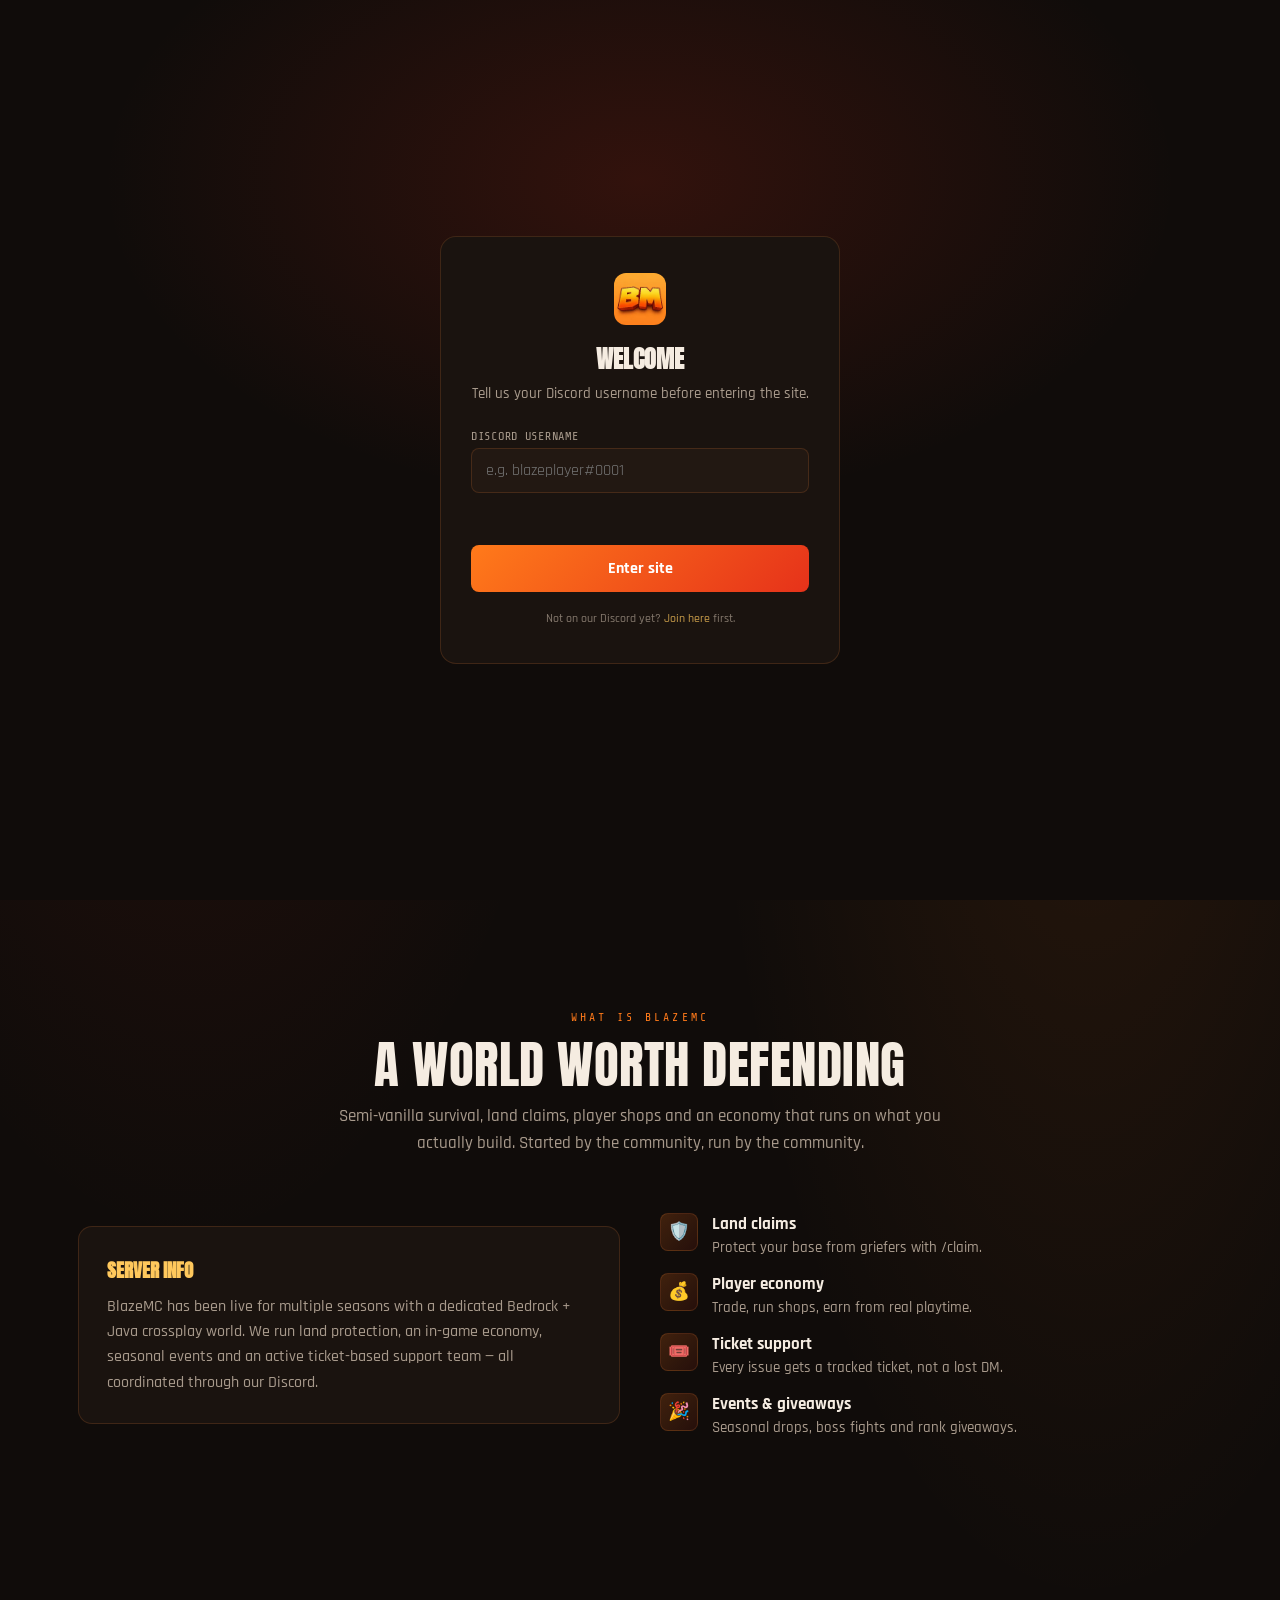
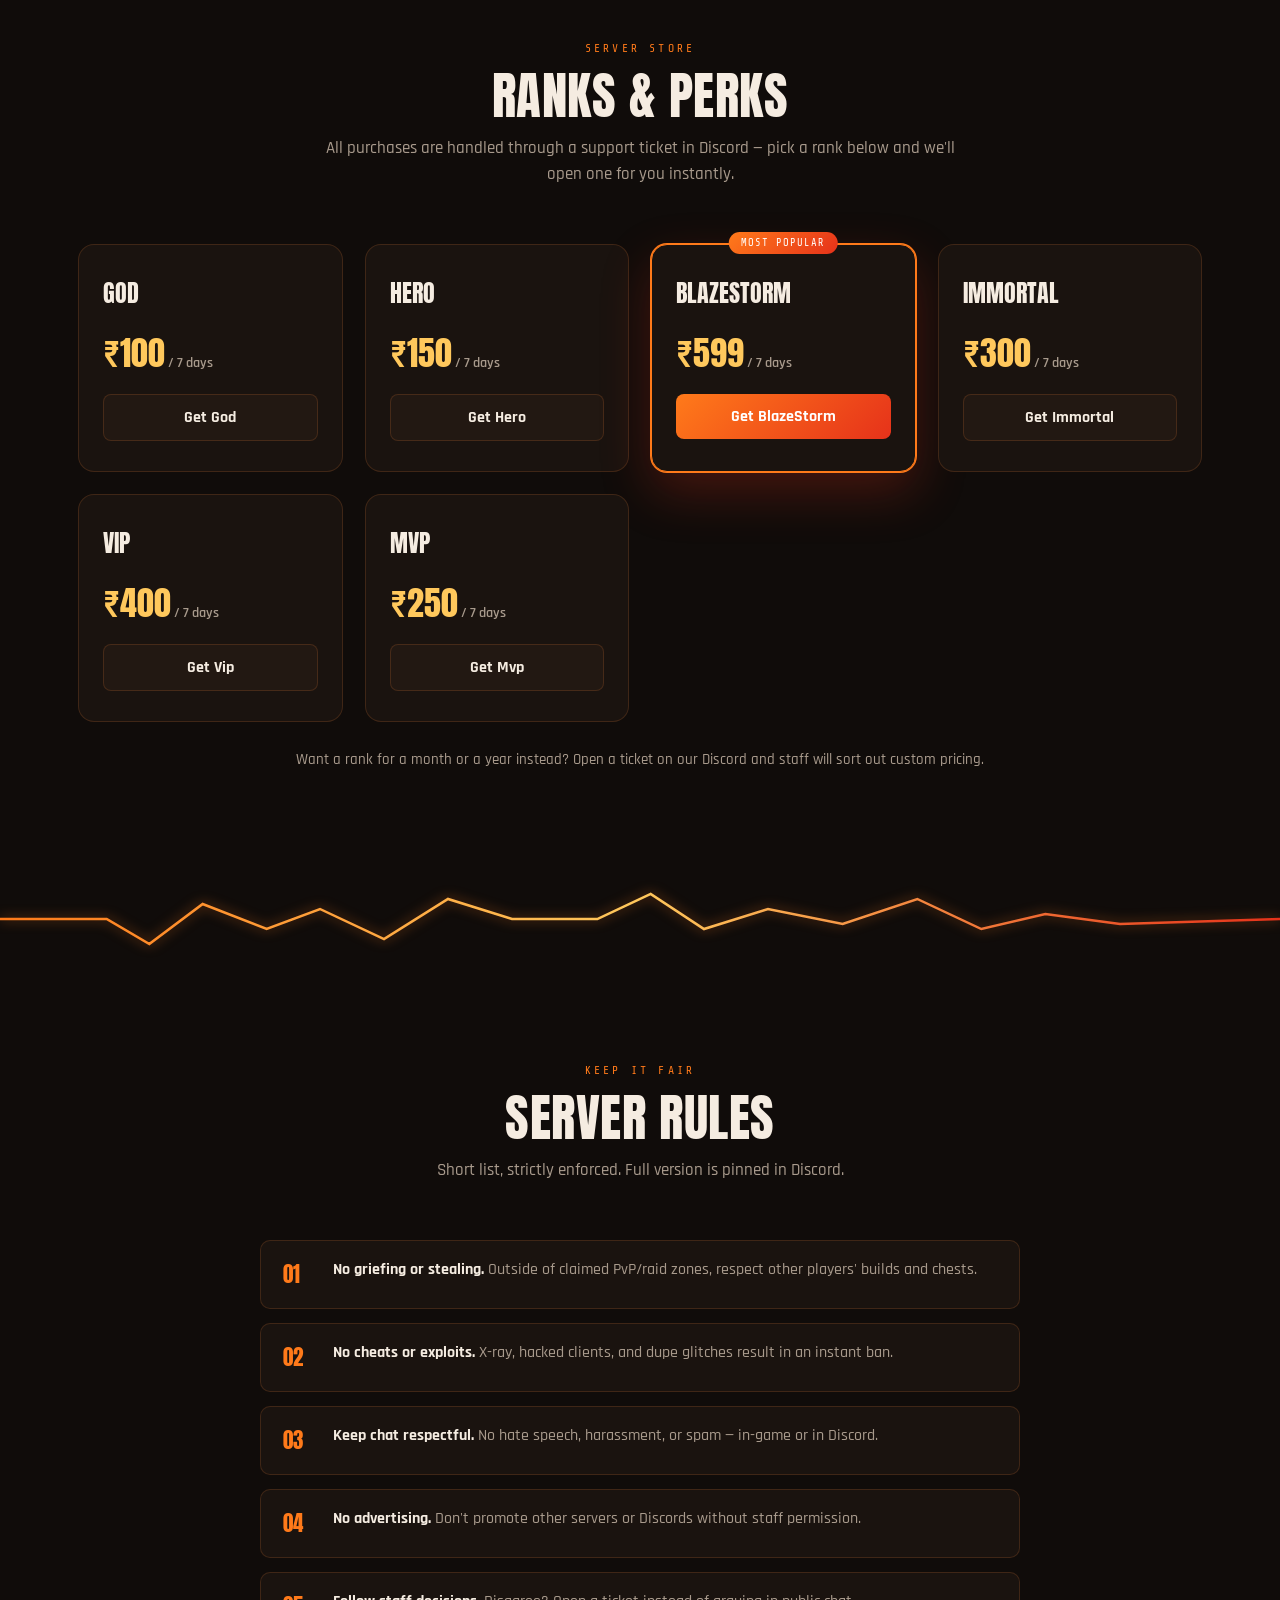
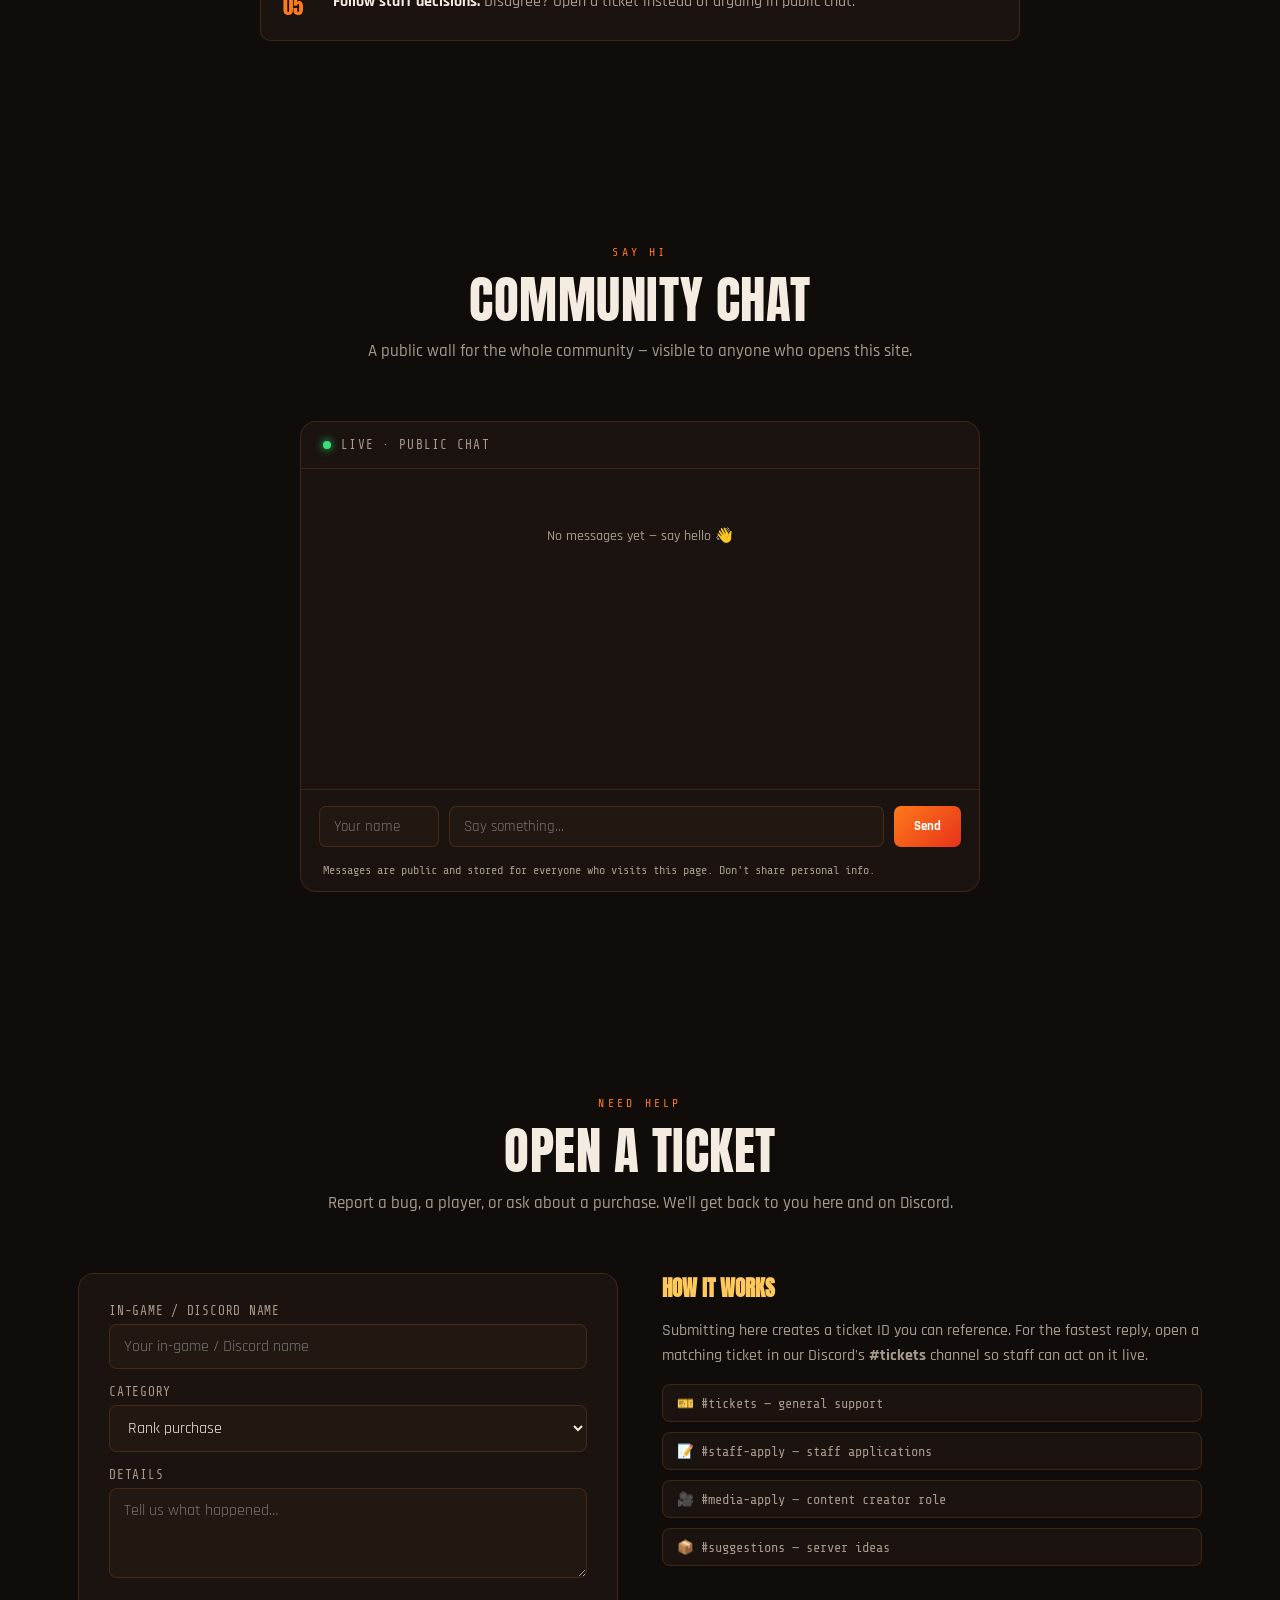
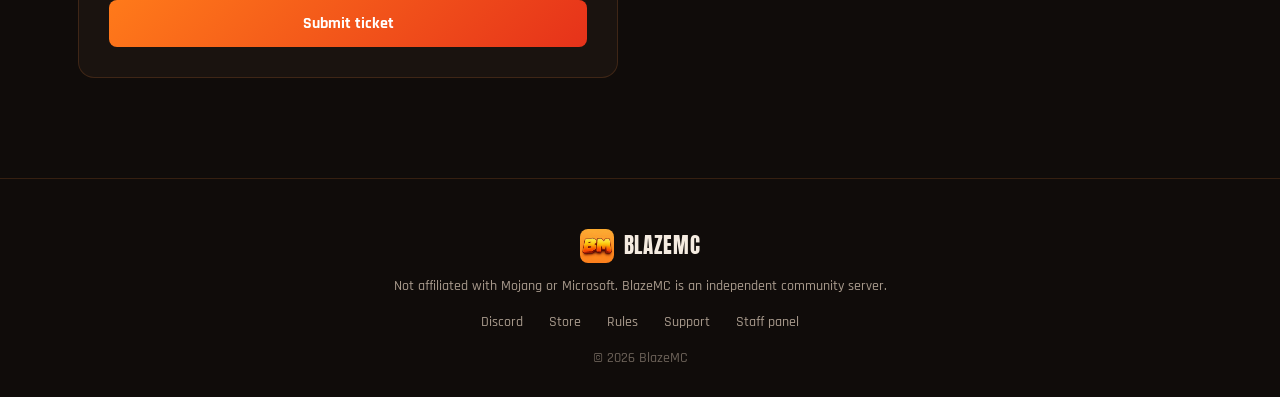
==== commit 8c6da64c: "Add files via upload" ====
--- a/blazemc.html
+++ b/blazemc.html
@@ -44,6 +44,7 @@
   background-image:url("data:image/svg+xml;utf8,<svg xmlns='http://www.w3.org/2000/svg' width='120' height='120'><filter id='n'><feTurbulence type='fractalNoise' baseFrequency='0.9' numOctaves='2' stitchTiles='stitch'/></filter><rect width='100%' height='100%' filter='url(%23n)'/></svg>");
 }
 .logo-mark{width:34px; height:34px; border-radius:8px; display:block; image-rendering:-webkit-optimize-contrast;}
+.hidden{display:none !important;}
 ::selection{background:var(--molten); color:#fff;}
 ::-webkit-scrollbar{width:10px;}
 ::-webkit-scrollbar-track{background:var(--bg);}
@@ -284,6 +285,64 @@
 footer p{color:var(--ash); font-size:0.9rem;}
 footer .fl{display:flex; justify-content:center; gap:26px; margin:18px 0; font-size:0.9rem; color:var(--ash);}
 footer .fl a:hover{color:var(--gold);}
+
+/* ---------- ADMIN PANEL ---------- */
+#adminOverlay{
+  position:fixed; inset:0; z-index:998; display:flex; align-items:center; justify-content:center;
+  background:rgba(8,6,5,0.86); backdrop-filter:blur(4px); padding:20px;
+}
+#adminOverlay.hidden{display:none;}
+.admin-login-card{
+  width:100%; max-width:360px; background:var(--bg2); border:1px solid var(--line); border-radius:16px; padding:32px;
+  text-align:center;
+}
+.admin-login-card h2{font-family:'Anton'; text-transform:uppercase; font-size:1.3rem; margin-bottom:8px;}
+.admin-login-card p{color:var(--ash); font-size:0.88rem; margin-bottom:20px;}
+.admin-login-card input{
+  width:100%; background:var(--bg3); border:1px solid var(--line); border-radius:8px;
+  padding:11px 14px; color:var(--text); font-family:'Rajdhani'; font-size:1rem; margin-bottom:12px;
+}
+.admin-login-card button{
+  width:100%; background:linear-gradient(135deg,var(--ember),var(--molten)); border:none; color:#fff;
+  padding:12px; border-radius:8px; font-weight:700; cursor:pointer; font-family:'Rajdhani'; font-size:1rem;
+}
+.admin-err{color:#ff8a7a; font-size:0.82rem; min-height:16px; margin-bottom:6px;}
+.admin-dash{
+  width:100%; max-width:900px; max-height:88vh; background:var(--bg2); border:1px solid var(--line);
+  border-radius:16px; display:flex; flex-direction:column; overflow:hidden;
+}
+.admin-head{
+  display:flex; align-items:center; justify-content:space-between; padding:18px 24px;
+  border-bottom:1px solid var(--line);
+}
+.admin-head h2{font-family:'Anton'; text-transform:uppercase; font-size:1.2rem;}
+.admin-close{background:var(--bg3); border:1px solid var(--line); color:var(--text); border-radius:6px; padding:7px 14px; cursor:pointer; font-family:'Rajdhani'; font-weight:700;}
+.admin-tabs{display:flex; gap:6px; padding:14px 24px 0;}
+.admin-tab{
+  background:var(--bg3); border:1px solid var(--line); color:var(--ash); padding:9px 16px; border-radius:7px 7px 0 0;
+  cursor:pointer; font-family:'Rajdhani'; font-weight:700; font-size:0.92rem;
+}
+.admin-tab.active{color:var(--gold); border-color:var(--ember); background:var(--bg2);}
+.admin-body{flex:1; overflow-y:auto; padding:20px 24px;}
+.admin-pane{display:none;}
+.admin-pane.active{display:block;}
+.admin-item{
+  background:var(--bg3); border:1px solid var(--line); border-radius:10px; padding:14px 16px; margin-bottom:10px;
+  display:flex; justify-content:space-between; gap:14px; align-items:flex-start;
+}
+.admin-item .meta{font-size:0.78rem; color:var(--ash); font-family:'Share Tech Mono'; margin-bottom:4px;}
+.admin-item .content{font-size:0.94rem; line-height:1.5;}
+.admin-item .badge{display:inline-block; font-size:0.7rem; padding:2px 8px; border-radius:20px; background:rgba(255,122,26,0.15); color:var(--gold); margin-left:8px;}
+.admin-item .badge.closed{background:rgba(140,140,140,0.15); color:var(--ash);}
+.admin-actions{display:flex; gap:8px; flex:none;}
+.admin-actions button{
+  background:var(--bg2); border:1px solid var(--line); color:var(--text); border-radius:6px; padding:7px 12px;
+  cursor:pointer; font-family:'Rajdhani'; font-weight:700; font-size:0.82rem;
+}
+.admin-actions button:hover{border-color:var(--ember); color:var(--gold);}
+.admin-actions button.danger:hover{border-color:#ff5544; color:#ff8a7a;}
+.admin-empty{color:var(--ash); text-align:center; padding:30px 0; font-size:0.92rem;}
+.admin-refresh{background:none; border:1px solid var(--line); color:var(--ash); border-radius:6px; padding:6px 12px; cursor:pointer; font-family:'Share Tech Mono'; font-size:0.75rem; margin-bottom:14px;}
 
 /* ---------- ACCESS GATE ---------- */
 #accessGate{
@@ -531,24 +590,98 @@
       <a href="#ranks">Store</a>
       <a href="#rules">Rules</a>
       <a href="#tickets">Support</a>
+      <a href="#" id="adminOpenLink">Staff panel</a>
     </div>
     <p style="opacity:0.6">© 2026 BlazeMC</p>
   </div>
 </footer>
 
+<div id="adminOverlay" class="hidden">
+  <div class="admin-login-card" id="adminLoginCard">
+    <h2>Staff panel</h2>
+    <p>Enter the staff password to view tickets, chat and visitors.</p>
+    <div class="admin-err" id="adminErr"></div>
+    <input type="password" id="adminPassword" placeholder="Staff password">
+    <button id="adminLoginBtn">Login</button>
+    <button id="adminCancelBtn" style="background:transparent; color:var(--ash); margin-top:8px; box-shadow:none;">Cancel</button>
+  </div>
+
+  <div class="admin-dash hidden" id="adminDash">
+    <div class="admin-head">
+      <h2>Staff panel</h2>
+      <button class="admin-close" id="adminCloseBtn">Close</button>
+    </div>
+    <div class="admin-tabs">
+      <button class="admin-tab active" data-pane="paneTickets">Tickets</button>
+      <button class="admin-tab" data-pane="paneChat">Chat</button>
+      <button class="admin-tab" data-pane="paneVisitors">Visitors</button>
+      <button class="admin-tab" data-pane="paneSettings">Settings</button>
+    </div>
+    <div class="admin-body">
+      <div class="admin-pane active" id="paneTickets">
+        <button class="admin-refresh" data-refresh="ticket">↻ Refresh</button>
+        <div id="ticketListAdmin"></div>
+      </div>
+      <div class="admin-pane" id="paneChat">
+        <button class="admin-refresh" data-refresh="chat">↻ Refresh</button>
+        <div id="chatListAdmin"></div>
+      </div>
+      <div class="admin-pane" id="paneVisitors">
+        <button class="admin-refresh" data-refresh="visitors">↻ Refresh</button>
+        <div id="visitorListAdmin"></div>
+      </div>
+      <div class="admin-pane" id="paneSettings">
+        <div class="field"><label>Server name</label><input type="text" id="setServerName"></div>
+        <div class="field"><label>Discord invite link</label><input type="text" id="setDiscordInvite"></div>
+        <div class="field"><label>Discord webhook URL (for tickets — from Channel Settings → Integrations → Webhooks, not an invite link)</label><input type="text" id="setWebhook" placeholder="https://discord.com/api/webhooks/..."></div>
+        <div class="field"><label>Java IP</label><input type="text" id="setJavaIP"></div>
+        <div class="field" style="display:flex; gap:10px;">
+          <div style="flex:1"><label>Bedrock IP</label><input type="text" id="setBedrockIP"></div>
+          <div style="flex:1"><label>Bedrock port</label><input type="text" id="setBedrockPort"></div>
+        </div>
+        <div class="field"><label>Discord member count text</label><input type="text" id="setMemberCount"></div>
+        <div class="field"><label>Hero tagline</label><textarea id="setTagline"></textarea></div>
+        <div class="field"><label>About text</label><textarea id="setAbout"></textarea></div>
+        <div class="field"><label>Rank duration label (e.g. "7 days")</label><input type="text" id="setRankDuration"></div>
+        <div class="field"><label>Monthly/Yearly note</label><textarea id="setRankNote"></textarea></div>
+
+        <h3 style="font-family:'Anton'; color:var(--gold); margin:22px 0 10px; text-transform:uppercase; font-size:1.05rem;">Ranks</h3>
+        <div id="setRanksList"></div>
+        <button class="admin-refresh" id="addRankBtn" style="margin-top:4px;">+ Add rank</button>
+
+        <h3 style="font-family:'Anton'; color:var(--gold); margin:26px 0 10px; text-transform:uppercase; font-size:1.05rem;">Rules</h3>
+        <div id="setRulesList"></div>
+        <button class="admin-refresh" id="addRuleBtn" style="margin-top:4px;">+ Add rule</button>
+
+        <h3 style="font-family:'Anton'; color:var(--gold); margin:26px 0 10px; text-transform:uppercase; font-size:1.05rem;">Staff password</h3>
+        <div class="field"><label>Staff panel password</label><input type="text" id="setAdminPassword"></div>
+
+        <div style="display:flex; gap:10px; margin-top:20px;">
+          <button type="button" id="saveSettingsBtn" style="flex:1; background:linear-gradient(135deg,var(--ember),var(--molten)); border:none; color:#fff; padding:13px; border-radius:8px; font-weight:700; cursor:pointer; font-family:'Rajdhani'; font-size:1rem;">Save changes</button>
+          <button type="button" id="resetSettingsBtn" style="background:var(--bg3); border:1px solid var(--line); color:var(--ash); padding:13px 18px; border-radius:8px; cursor:pointer; font-family:'Rajdhani'; font-weight:700;">Reset to defaults</button>
+        </div>
+        <div class="ticket-result" id="settingsResult" style="margin-top:14px;"></div>
+      </div>
+    </div>
+  </div>
+</div>
+
 <script>
 /* ============================================================
-   CONFIG — edit everything here. Nothing else in the file needs
-   to change for basic edits (name, discord link, IP, ranks, rules).
+   DEFAULT_CONFIG — starting values. Once staff save changes from
+   the Staff Panel → Settings tab, the live CONFIG is loaded from
+   shared storage instead, so the site can be fully reconfigured
+   without touching this file.
    ============================================================ */
-const CONFIG = {
+const DEFAULT_CONFIG = {
   serverName: "BlazeMC",
   discordInvite: "https://discord.gg/RFeYJwdECh",
   javaIP: "ncr.primenodes.in:25568",
   bedrockIP: "ncr.primenodes.in",
   bedrockPort: "25568",
   memberCount: "138+",
-  discordWebhookUrl: "", // TODO: paste your Discord channel webhook URL here to send tickets straight into Discord
+  discordWebhookUrl: "", // paste a Discord channel webhook URL (Channel Settings → Integrations → Webhooks) to send tickets straight into Discord — an invite link cannot be used for this
+  adminPassword: "Rishu@7476", // staff panel login (client-side only, see note in chat)
   heroTagline: "A survival world built on fire, factions and long friendships. Stack loot, raid rivals, build empires — and never play alone.",
   aboutText: "BlazeMC has been live for multiple seasons with a dedicated Bedrock + Java crossplay world. We run land protection, an in-game economy, seasonal events and an active ticket-based support team — all coordinated through our Discord.",
   ranks: [
@@ -569,6 +702,22 @@
     { title:"Follow staff decisions", body:"Disagree? Open a ticket instead of arguing in public chat." }
   ]
 };
+const SITE_CONFIG_KEY = 'blazemc-site-config';
+let CONFIG = JSON.parse(JSON.stringify(DEFAULT_CONFIG));
+
+async function loadSiteConfig(){
+  try{
+    const res = await window.storage.get(SITE_CONFIG_KEY, true);
+    if(res){
+      const saved = JSON.parse(res.value);
+      CONFIG = Object.assign({}, DEFAULT_CONFIG, saved);
+    }
+  }catch(e){ /* no saved config yet — keep defaults */ }
+}
+async function saveSiteConfig(newConfig){
+  CONFIG = newConfig;
+  await window.storage.set(SITE_CONFIG_KEY, JSON.stringify(newConfig), true);
+}
 
 const LOGO_SRC = "[data-uri]";
 [ 'navLogo','heroLogo','footLogo','gateLogo' ].forEach(id=>{
@@ -578,47 +727,15 @@
 favicon.rel = 'icon'; favicon.href = LOGO_SRC;
 document.head.appendChild(favicon);
 
-document.getElementById('navBrand').textContent = CONFIG.serverName.toUpperCase();
-document.getElementById('footBrand').textContent = CONFIG.serverName.toUpperCase();
-document.getElementById('heroTitle').textContent = CONFIG.serverName.toUpperCase();
-document.getElementById('heroTag').textContent = CONFIG.heroTagline;
-document.getElementById('aboutText').textContent = CONFIG.aboutText;
-document.getElementById('javaIP').textContent = CONFIG.javaIP;
-document.getElementById('bedrockIP').innerHTML = `${CONFIG.bedrockIP} &nbsp;·&nbsp; ${CONFIG.bedrockPort}`;
-document.getElementById('statMembers').textContent = CONFIG.memberCount;
-document.getElementById('rankNote').textContent = CONFIG.rankNote;
-document.title = CONFIG.serverName + " — Minecraft SMP";
-[ 'navDiscord','ctaDiscord','footDiscord' ].forEach(id=>{
-  document.getElementById(id).href = CONFIG.discordInvite;
-});
-
-// Copy IP buttons
 function wireCopy(btnId, text){
-  const b = document.getElementById(btnId);
-  b.addEventListener('click', ()=>{
+  document.getElementById(btnId).onclick = ()=>{
     navigator.clipboard.writeText(text).then(()=>{
+      const b = document.getElementById(btnId);
       const old = b.textContent; b.textContent = "Copied!";
       setTimeout(()=>b.textContent=old, 1500);
     });
-  });
-}
-wireCopy('copyJavaIP', CONFIG.javaIP);
-wireCopy('copyBedrockIP', `${CONFIG.bedrockIP}:${CONFIG.bedrockPort}`);
-
-// Render ranks
-const rankGrid = document.getElementById('rankGrid');
-CONFIG.ranks.forEach(r=>{
-  const card = document.createElement('div');
-  card.className = 'rank-card' + (r.popular ? ' popular' : '');
-  card.innerHTML = `
-    ${r.popular ? '<div class="rank-badge">Most popular</div>' : ''}
-    <div class="rank-name">${r.name}</div>
-    <div class="rank-price">₹${r.price}<span> / ${CONFIG.rankDuration}</span></div>
-    <button class="rank-buy">Get ${r.name}</button>
-  `;
-  card.querySelector('.rank-buy').addEventListener('click', ()=> openRankTicket(r));
-  rankGrid.appendChild(card);
-});
+  };
+}
 
 function openRankTicket(rank){
   document.getElementById('tCategory').value = "Rank purchase";
@@ -627,14 +744,52 @@
   document.getElementById('tName').focus();
 }
 
-// Render rules
-const rulesList = document.getElementById('rulesList');
-CONFIG.rules.forEach((r,i)=>{
-  const el = document.createElement('div');
-  el.className = 'rule';
-  el.innerHTML = `<div class="num">${String(i+1).padStart(2,'0')}</div><p><strong>${r.title}.</strong> ${r.body}</p>`;
-  rulesList.appendChild(el);
-});
+// Applies the current CONFIG to every part of the page. Safe to call again after a Staff Panel save.
+function renderSite(){
+  document.getElementById('navBrand').textContent = CONFIG.serverName.toUpperCase();
+  document.getElementById('footBrand').textContent = CONFIG.serverName.toUpperCase();
+  document.getElementById('heroTitle').textContent = CONFIG.serverName.toUpperCase();
+  document.getElementById('heroTag').textContent = CONFIG.heroTagline;
+  document.getElementById('aboutText').textContent = CONFIG.aboutText;
+  document.getElementById('javaIP').textContent = CONFIG.javaIP;
+  document.getElementById('bedrockIP').innerHTML = `${CONFIG.bedrockIP} &nbsp;·&nbsp; ${CONFIG.bedrockPort}`;
+  document.getElementById('statMembers').textContent = CONFIG.memberCount;
+  document.getElementById('rankNote').textContent = CONFIG.rankNote;
+  document.title = CONFIG.serverName + " — Minecraft SMP";
+  [ 'navDiscord','ctaDiscord','footDiscord','gateDiscordLink' ].forEach(id=>{
+    document.getElementById(id).href = CONFIG.discordInvite;
+  });
+
+  wireCopy('copyJavaIP', CONFIG.javaIP);
+  wireCopy('copyBedrockIP', `${CONFIG.bedrockIP}:${CONFIG.bedrockPort}`);
+
+  const rankGrid = document.getElementById('rankGrid');
+  rankGrid.innerHTML = '';
+  CONFIG.ranks.forEach(r=>{
+    const card = document.createElement('div');
+    card.className = 'rank-card' + (r.popular ? ' popular' : '');
+    card.innerHTML = `
+      ${r.popular ? '<div class="rank-badge">Most popular</div>' : ''}
+      <div class="rank-name">${r.name}</div>
+      <div class="rank-price">₹${r.price}<span> / ${CONFIG.rankDuration}</span></div>
+      <button class="rank-buy">Get ${r.name}</button>
+    `;
+    card.querySelector('.rank-buy').onclick = ()=> openRankTicket(r);
+    rankGrid.appendChild(card);
+  });
+
+  const rulesList = document.getElementById('rulesList');
+  rulesList.innerHTML = '';
+  CONFIG.rules.forEach((r,i)=>{
+    const el = document.createElement('div');
+    el.className = 'rule';
+    el.innerHTML = `<div class="num">${String(i+1).padStart(2,'0')}</div><p><strong>${r.title}.</strong> ${r.body}</p>`;
+    rulesList.appendChild(el);
+  });
+}
+
+renderSite(); // paint immediately with defaults
+loadSiteConfig().then(renderSite); // then refresh with any saved staff changes
 
 // Ember particle canvas
 const canvas = document.getElementById('embers');
@@ -672,7 +827,6 @@
 /* ============================================================
    ACCESS GATE — just asks for a Discord username
    ============================================================ */
-document.getElementById('gateDiscordLink').href = CONFIG.discordInvite;
 document.getElementById('gateForm').addEventListener('submit', async (e)=>{
   e.preventDefault();
   const discordName = document.getElementById('gateName').value.trim();
@@ -801,6 +955,268 @@
     : `Ticket <strong>${id}</strong> created for <strong>${category}</strong>. Open a matching ticket in <a href="${CONFIG.discordInvite}" target="_blank" rel="noopener" style="color:var(--gold); text-decoration:underline;">our Discord's #tickets</a> and mention this ID so staff can follow up.`;
   e.target.reset();
 });
+
+/* ============================================================
+   ADMIN / STAFF PANEL
+   Client-side login only — good enough to keep casual visitors
+   out, not a substitute for real auth. Anyone reading the page
+   source can see CONFIG.adminPassword.
+   ============================================================ */
+const adminOverlay = document.getElementById('adminOverlay');
+const adminLoginCard = document.getElementById('adminLoginCard');
+const adminDash = document.getElementById('adminDash');
+
+document.getElementById('adminOpenLink').addEventListener('click', (e)=>{
+  e.preventDefault();
+  adminOverlay.classList.remove('hidden');
+  adminLoginCard.classList.remove('hidden');
+  adminDash.classList.add('hidden');
+  document.getElementById('adminPassword').value = '';
+  document.getElementById('adminErr').textContent = '';
+});
+document.getElementById('adminCancelBtn').addEventListener('click', ()=> adminOverlay.classList.add('hidden'));
+document.getElementById('adminCloseBtn').addEventListener('click', ()=> adminOverlay.classList.add('hidden'));
+
+document.getElementById('adminLoginBtn').addEventListener('click', ()=>{
+  const val = document.getElementById('adminPassword').value;
+  if(val !== CONFIG.adminPassword){
+    document.getElementById('adminErr').textContent = 'Wrong password.';
+    return;
+  }
+  adminLoginCard.classList.add('hidden');
+  adminDash.classList.remove('hidden');
+  loadTicketsAdmin();
+  loadChatAdmin();
+  loadVisitorsAdmin();
+  populateSettingsForm();
+});
+
+document.querySelectorAll('.admin-tab').forEach(tab=>{
+  tab.addEventListener('click', ()=>{
+    document.querySelectorAll('.admin-tab').forEach(t=>t.classList.remove('active'));
+    document.querySelectorAll('.admin-pane').forEach(p=>p.classList.remove('active'));
+    tab.classList.add('active');
+    document.getElementById(tab.dataset.pane).classList.add('active');
+  });
+});
+
+document.querySelectorAll('.admin-refresh').forEach(btn=>{
+  btn.addEventListener('click', ()=>{
+    if(btn.dataset.refresh === 'ticket') loadTicketsAdmin();
+    if(btn.dataset.refresh === 'chat') loadChatAdmin();
+    if(btn.dataset.refresh === 'visitors') loadVisitorsAdmin();
+  });
+});
+
+async function loadTicketsAdmin(){
+  const box = document.getElementById('ticketListAdmin');
+  box.innerHTML = '<div class="admin-empty">Loading…</div>';
+  try{
+    const res = await window.storage.get(TICKET_KEY, true);
+    const list = res ? JSON.parse(res.value) : [];
+    if(!list.length){ box.innerHTML = '<div class="admin-empty">No tickets yet.</div>'; return; }
+    box.innerHTML = list.slice().reverse().map(t => `
+      <div class="admin-item" data-id="${t.id}">
+        <div>
+          <div class="meta">${t.id} · ${new Date(t.ts).toLocaleString()} <span class="badge ${t.status==='closed'?'closed':''}">${t.status}</span></div>
+          <div class="content"><strong>${escapeHTML(t.name)}</strong> — ${escapeHTML(t.category)}<br>${escapeHTML(t.details)}</div>
+        </div>
+        <div class="admin-actions">
+          <button data-action="toggle">${t.status==='closed' ? 'Reopen' : 'Close'}</button>
+          <button data-action="delete" class="danger">Delete</button>
+        </div>
+      </div>
+    `).join('');
+    box.querySelectorAll('.admin-item').forEach(item=>{
+      const id = item.dataset.id;
+      item.querySelector('[data-action="toggle"]').addEventListener('click', ()=> toggleTicket(id));
+      item.querySelector('[data-action="delete"]').addEventListener('click', ()=> deleteTicket(id));
+    });
+  }catch(e){ box.innerHTML = '<div class="admin-empty">No tickets yet.</div>'; }
+}
+async function toggleTicket(id){
+  const res = await window.storage.get(TICKET_KEY, true);
+  const list = res ? JSON.parse(res.value) : [];
+  const t = list.find(x=>x.id===id);
+  if(t) t.status = t.status==='closed' ? 'open' : 'closed';
+  await window.storage.set(TICKET_KEY, JSON.stringify(list), true);
+  loadTicketsAdmin();
+}
+async function deleteTicket(id){
+  const res = await window.storage.get(TICKET_KEY, true);
+  const list = (res ? JSON.parse(res.value) : []).filter(x=>x.id!==id);
+  await window.storage.set(TICKET_KEY, JSON.stringify(list), true);
+  loadTicketsAdmin();
+}
+
+async function loadChatAdmin(){
+  const box = document.getElementById('chatListAdmin');
+  box.innerHTML = '<div class="admin-empty">Loading…</div>';
+  try{
+    const res = await window.storage.get(CHAT_KEY, true);
+    const list = res ? JSON.parse(res.value) : [];
+    if(!list.length){ box.innerHTML = '<div class="admin-empty">No messages yet.</div>'; return; }
+    box.innerHTML = list.slice().reverse().map((m,revIdx) => {
+      const realIdx = list.length - 1 - revIdx;
+      return `
+      <div class="admin-item" data-idx="${realIdx}">
+        <div>
+          <div class="meta">${escapeHTML(m.name)} · ${new Date(m.ts).toLocaleString()}</div>
+          <div class="content">${escapeHTML(m.text)}</div>
+        </div>
+        <div class="admin-actions"><button data-action="delete" class="danger">Delete</button></div>
+      </div>
+    `;}).join('');
+    box.querySelectorAll('.admin-item').forEach(item=>{
+      item.querySelector('[data-action="delete"]').addEventListener('click', ()=> deleteChatMsg(parseInt(item.dataset.idx)));
+    });
+  }catch(e){ box.innerHTML = '<div class="admin-empty">No messages yet.</div>'; }
+}
+async function deleteChatMsg(idx){
+  const res = await window.storage.get(CHAT_KEY, true);
+  const list = res ? JSON.parse(res.value) : [];
+  list.splice(idx,1);
+  await window.storage.set(CHAT_KEY, JSON.stringify(list), true);
+  loadChatAdmin();
+  loadChat();
+}
+
+async function loadVisitorsAdmin(){
+  const box = document.getElementById('visitorListAdmin');
+  box.innerHTML = '<div class="admin-empty">Loading…</div>';
+  try{
+    const res = await window.storage.get('blazemc-visitors', true);
+    const list = res ? JSON.parse(res.value) : [];
+    if(!list.length){ box.innerHTML = '<div class="admin-empty">No visitors logged yet.</div>'; return; }
+    box.innerHTML = list.slice().reverse().map(v => `
+      <div class="admin-item">
+        <div>
+          <div class="meta">${new Date(v.ts).toLocaleString()}</div>
+          <div class="content">${escapeHTML(v.discordName || v.email || 'Unknown')}</div>
+        </div>
+      </div>
+    `).join('');
+  }catch(e){ box.innerHTML = '<div class="admin-empty">No visitors logged yet.</div>'; }
+}
+
+/* ============================================================
+   ADMIN — SETTINGS TAB (full site control)
+   ============================================================ */
+function populateSettingsForm(){
+  document.getElementById('setServerName').value = CONFIG.serverName;
+  document.getElementById('setDiscordInvite').value = CONFIG.discordInvite;
+  document.getElementById('setWebhook').value = CONFIG.discordWebhookUrl;
+  document.getElementById('setJavaIP').value = CONFIG.javaIP;
+  document.getElementById('setBedrockIP').value = CONFIG.bedrockIP;
+  document.getElementById('setBedrockPort').value = CONFIG.bedrockPort;
+  document.getElementById('setMemberCount').value = CONFIG.memberCount;
+  document.getElementById('setTagline').value = CONFIG.heroTagline;
+  document.getElementById('setAbout').value = CONFIG.aboutText;
+  document.getElementById('setRankDuration').value = CONFIG.rankDuration;
+  document.getElementById('setRankNote').value = CONFIG.rankNote;
+  document.getElementById('setAdminPassword').value = CONFIG.adminPassword;
+  renderRankRows(CONFIG.ranks);
+  renderRuleRows(CONFIG.rules);
+}
+
+function renderRankRows(ranks){
+  const box = document.getElementById('setRanksList');
+  box.innerHTML = '';
+  ranks.forEach((r, i)=>{
+    const row = document.createElement('div');
+    row.className = 'admin-item';
+    row.innerHTML = `
+      <div style="display:flex; gap:10px; flex:1; flex-wrap:wrap; align-items:center;">
+        <input type="text" value="${escapeAttr(r.name)}" placeholder="Rank name" style="flex:1; min-width:110px; background:var(--bg2); border:1px solid var(--line); border-radius:6px; padding:8px 10px; color:var(--text); font-family:'Rajdhani';" data-f="name">
+        <input type="number" value="${r.price}" placeholder="Price ₹" style="width:90px; background:var(--bg2); border:1px solid var(--line); border-radius:6px; padding:8px 10px; color:var(--text); font-family:'Rajdhani';" data-f="price">
+        <label style="font-size:0.8rem; color:var(--ash); display:flex; align-items:center; gap:5px;"><input type="checkbox" ${r.popular?'checked':''} data-f="popular"> Popular</label>
+      </div>
+      <div class="admin-actions"><button type="button" class="danger" data-action="removeRank">✕</button></div>
+    `;
+    row.querySelector('[data-action="removeRank"]').onclick = ()=> row.remove();
+    box.appendChild(row);
+  });
+}
+function renderRuleRows(rules){
+  const box = document.getElementById('setRulesList');
+  box.innerHTML = '';
+  rules.forEach((r)=>{
+    const row = document.createElement('div');
+    row.className = 'admin-item';
+    row.innerHTML = `
+      <div style="display:flex; flex-direction:column; gap:8px; flex:1;">
+        <input type="text" value="${escapeAttr(r.title)}" placeholder="Rule title" style="background:var(--bg2); border:1px solid var(--line); border-radius:6px; padding:8px 10px; color:var(--text); font-family:'Rajdhani';" data-f="title">
+        <textarea placeholder="Rule detail" style="background:var(--bg2); border:1px solid var(--line); border-radius:6px; padding:8px 10px; color:var(--text); font-family:'Rajdhani'; min-height:50px;" data-f="body">${escapeHTML(r.body)}</textarea>
+      </div>
+      <div class="admin-actions"><button type="button" class="danger" data-action="removeRule">✕</button></div>
+    `;
+    row.querySelector('[data-action="removeRule"]').onclick = ()=> row.remove();
+    box.appendChild(row);
+  });
+}
+function escapeAttr(s){ return String(s).replace(/"/g,'&quot;'); }
+
+document.getElementById('addRankBtn').addEventListener('click', ()=>{
+  const box = document.getElementById('setRanksList');
+  const current = readRankRows();
+  current.push({ name:'New Rank', price:100, popular:false });
+  renderRankRows(current);
+});
+document.getElementById('addRuleBtn').addEventListener('click', ()=>{
+  const current = readRuleRows();
+  current.push({ title:'New rule', body:'Describe it here.' });
+  renderRuleRows(current);
+});
+
+function readRankRows(){
+  return Array.from(document.querySelectorAll('#setRanksList .admin-item')).map(row=>({
+    name: row.querySelector('[data-f="name"]').value.trim() || 'Rank',
+    price: parseInt(row.querySelector('[data-f="price"]').value) || 0,
+    popular: row.querySelector('[data-f="popular"]').checked
+  }));
+}
+function readRuleRows(){
+  return Array.from(document.querySelectorAll('#setRulesList .admin-item')).map(row=>({
+    title: row.querySelector('[data-f="title"]').value.trim() || 'Rule',
+    body: row.querySelector('[data-f="body"]').value.trim()
+  }));
+}
+
+document.getElementById('saveSettingsBtn').addEventListener('click', async ()=>{
+  const newConfig = {
+    serverName: document.getElementById('setServerName').value.trim() || CONFIG.serverName,
+    discordInvite: document.getElementById('setDiscordInvite').value.trim() || CONFIG.discordInvite,
+    discordWebhookUrl: document.getElementById('setWebhook').value.trim(),
+    javaIP: document.getElementById('setJavaIP').value.trim(),
+    bedrockIP: document.getElementById('setBedrockIP').value.trim(),
+    bedrockPort: document.getElementById('setBedrockPort').value.trim(),
+    memberCount: document.getElementById('setMemberCount').value.trim(),
+    heroTagline: document.getElementById('setTagline').value.trim(),
+    aboutText: document.getElementById('setAbout').value.trim(),
+    rankDuration: document.getElementById('setRankDuration').value.trim(),
+    rankNote: document.getElementById('setRankNote').value.trim(),
+    adminPassword: document.getElementById('setAdminPassword').value.trim() || CONFIG.adminPassword,
+    ranks: readRankRows(),
+    rules: readRuleRows()
+  };
+  await saveSiteConfig(newConfig);
+  renderSite();
+  const box = document.getElementById('settingsResult');
+  box.classList.add('show');
+  box.textContent = 'Saved — the site now reflects these changes for every visitor.';
+  setTimeout(()=> box.classList.remove('show'), 4000);
+});
+
+document.getElementById('resetSettingsBtn').addEventListener('click', async ()=>{
+  if(!confirm('Reset everything to the original default values?')) return;
+  await saveSiteConfig(JSON.parse(JSON.stringify(DEFAULT_CONFIG)));
+  renderSite();
+  populateSettingsForm();
+  const box = document.getElementById('settingsResult');
+  box.classList.add('show');
+  box.textContent = 'Reset to defaults.';
+  setTimeout(()=> box.classList.remove('show'), 4000);
+});
 </script>
 </body>
 </html>
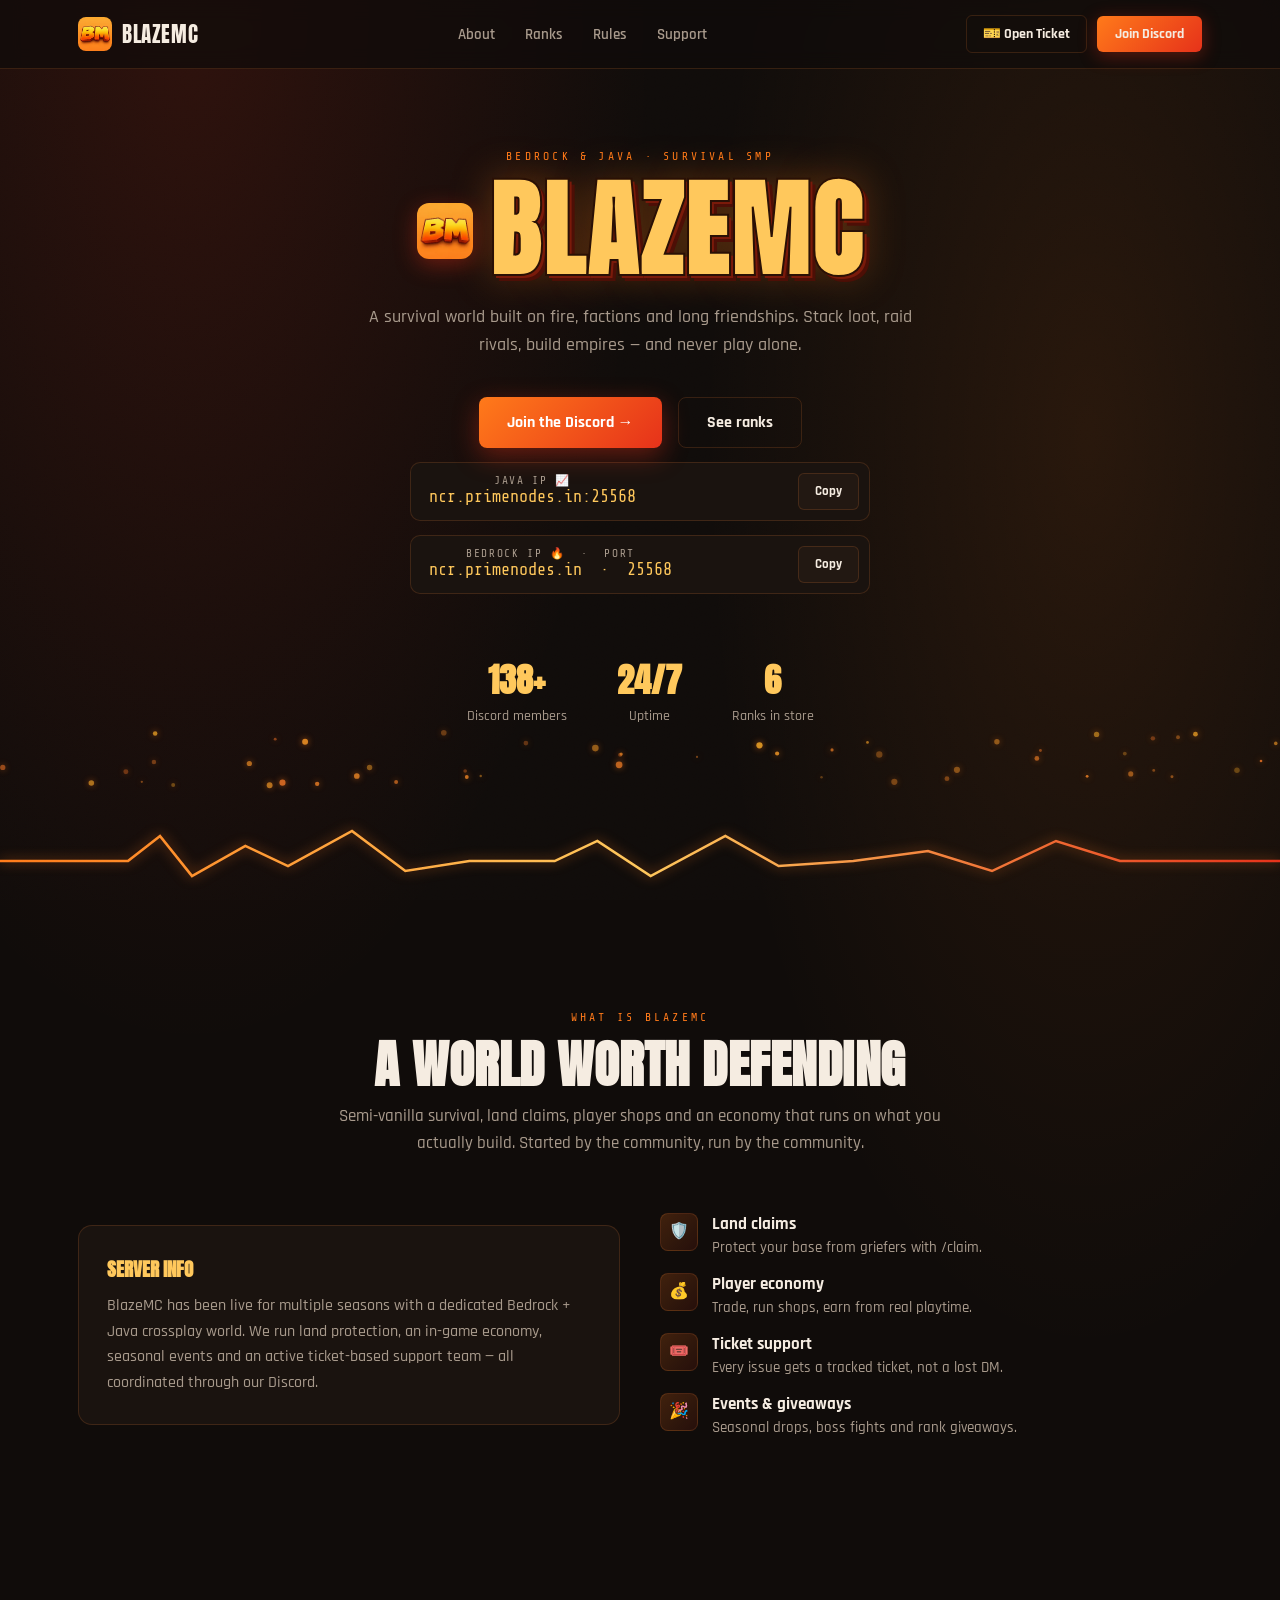
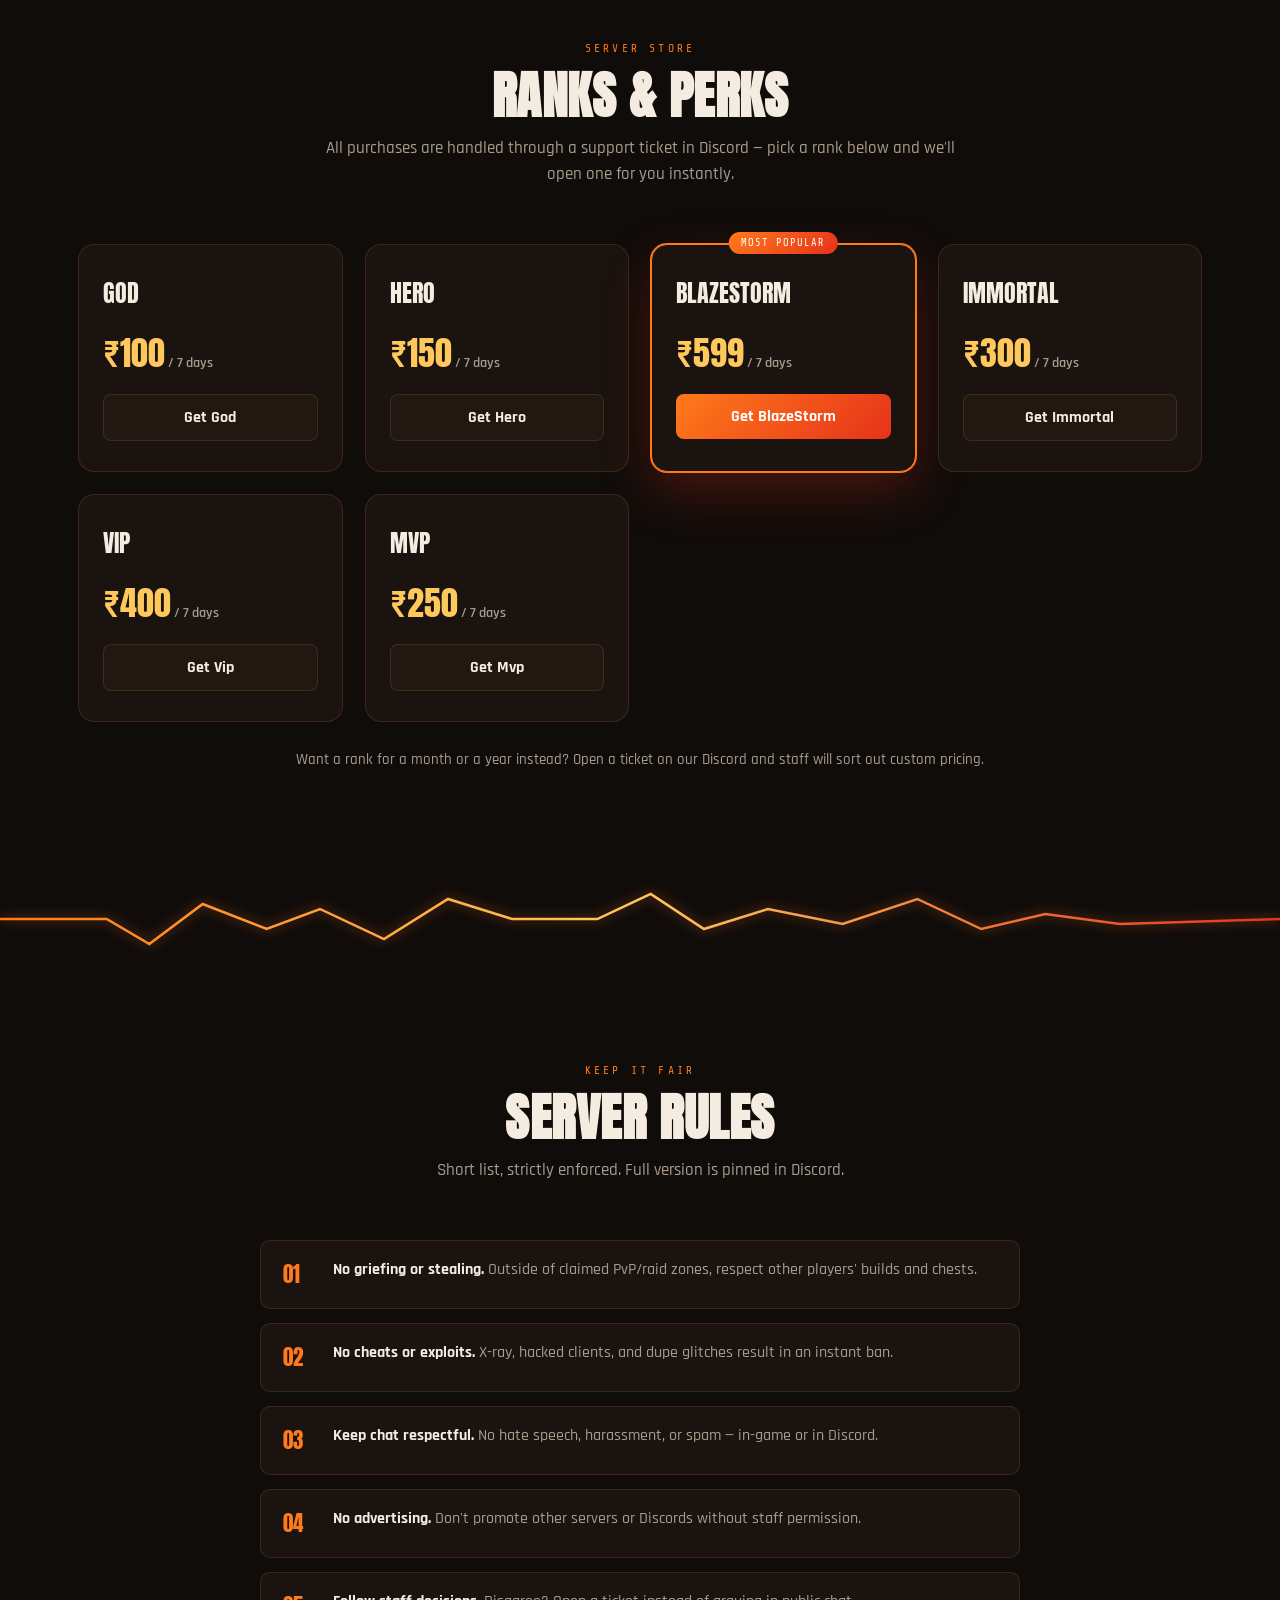
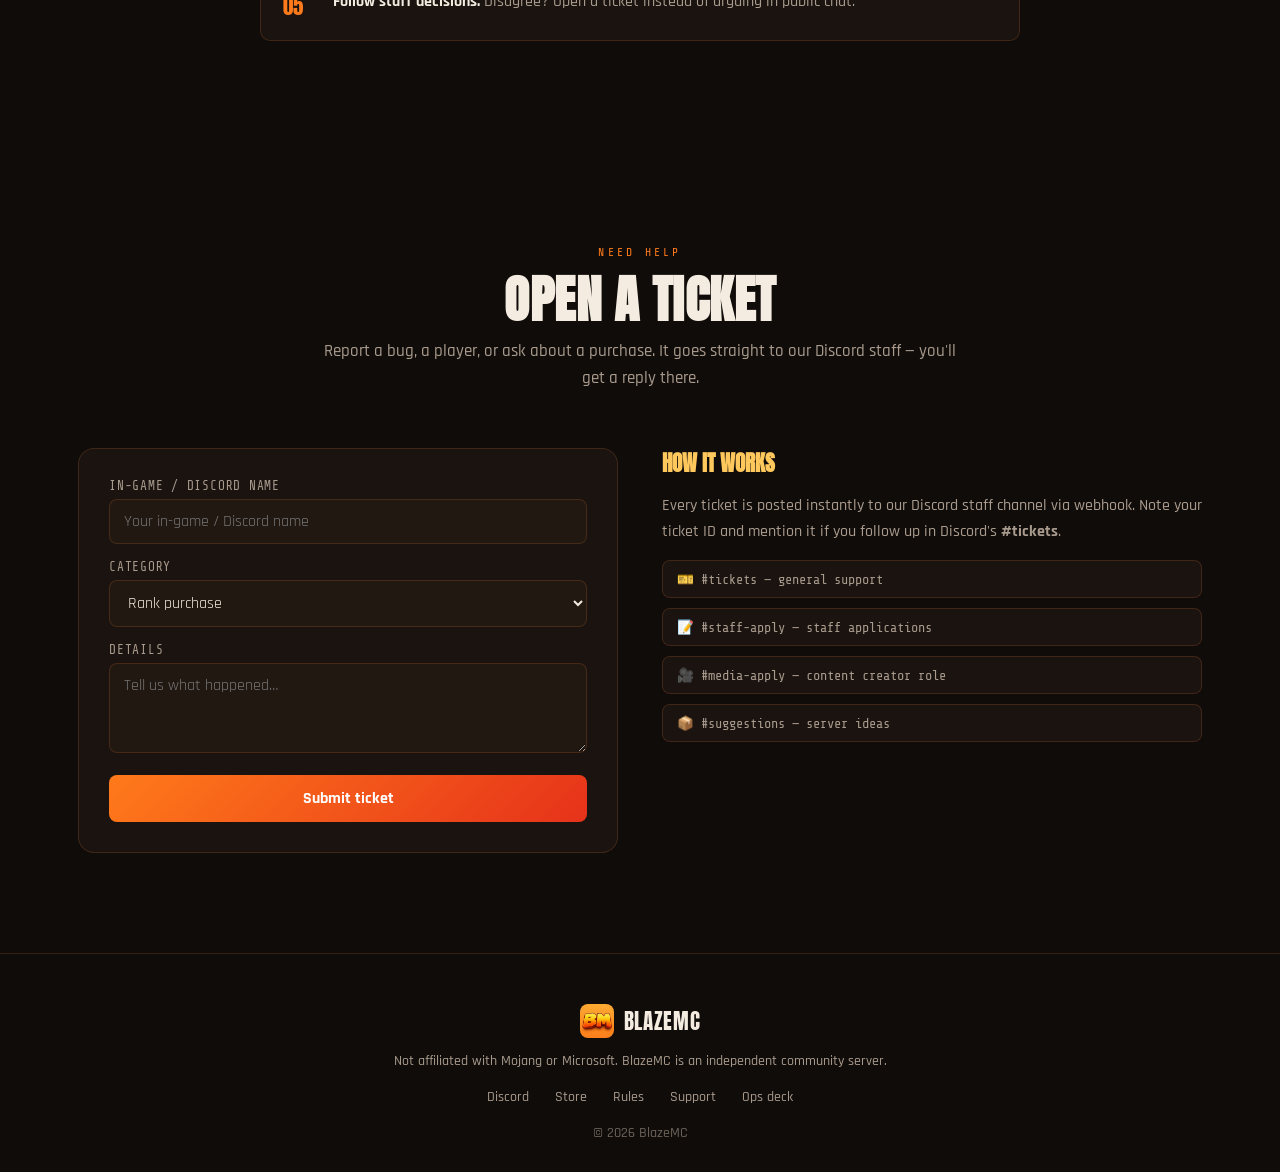
==== commit 5d346cd4: "Add files via upload" ====
--- a/blazemc.html
+++ b/blazemc.html
@@ -5,401 +5,275 @@
 <meta name="viewport" content="width=device-width, initial-scale=1.0">
 <title>BlazeMC — Minecraft SMP</title>
 <link rel="preconnect" href="https://fonts.googleapis.com">
-<link href="https://fonts.googleapis.com/css2?family=Anton&family=Rajdhani:wght@400;500;600;700&family=Share+Tech+Mono&display=swap" rel="stylesheet">
+<link href="https://fonts.googleapis.com/css2?family=Anton&family=Rajdhani:wght@400;500;600;700&family=Share+Tech+Mono&family=JetBrains+Mono:wght@400;600;700&display=swap" rel="stylesheet">
 <style>
-/* ============================================================
-   BLAZEMC — CONFIG IS AT THE TOP OF THE <script> TAG (bottom of file)
-   Edit CONFIG there to change name, discord link, ranks, prices, rules.
-   ============================================================ */
-
 :root{
-  --bg:#100c0a;
-  --bg2:#1a130f;
-  --bg3:#221812;
-  --ember:#ff7a1a;
-  --molten:#e6321a;
-  --gold:#ffc85c;
-  --ash:#a89a8c;
-  --text:#f5ece1;
+  --bg:#100c0a; --bg2:#1a130f; --bg3:#221812;
+  --ember:#ff7a1a; --molten:#e6321a; --gold:#ffc85c;
+  --ash:#a89a8c; --text:#f5ece1;
   --line:rgba(255,140,60,0.16);
+  /* admin-only palette (deliberately colder to feel like a different app) */
+  --ops-bg:#0a0d12; --ops-bg2:#111722; --ops-bg3:#182233;
+  --ops-line:rgba(120,180,255,0.14);
+  --ops-cyan:#5ce7ff; --ops-lime:#8effa4; --ops-red:#ff5a6b; --ops-amber:#ffc85c;
+  --ops-dim:#7a8aa3; --ops-text:#dfe7f5;
 }
 *{box-sizing:border-box; margin:0; padding:0;}
 html{scroll-behavior:smooth;}
 body{
-  background:var(--bg);
-  color:var(--text);
-  font-family:'Rajdhani', sans-serif;
-  font-weight:500;
-  overflow-x:hidden;
-  position:relative;
+  background:var(--bg); color:var(--text);
+  font-family:'Rajdhani', sans-serif; font-weight:500;
+  overflow-x:hidden; position:relative;
   background-image:
     radial-gradient(ellipse 60% 40% at 15% 0%, rgba(230,50,26,0.14), transparent 60%),
     radial-gradient(ellipse 50% 35% at 85% 10%, rgba(255,122,26,0.10), transparent 60%);
 }
-/* subtle grain so flat gradients don't read as sterile/AI-smooth */
 body::before{
-  content:"";
-  position:fixed; inset:0; z-index:1; pointer-events:none;
+  content:""; position:fixed; inset:0; z-index:1; pointer-events:none;
   opacity:0.045; mix-blend-mode:overlay;
-  background-image:url("data:image/svg+xml;utf8,<svg xmlns='http://www.w3.org/2000/svg' width='120' height='120'><filter id='n'><feTurbulence type='fractalNoise' baseFrequency='0.9' numOctaves='2' stitchTiles='stitch'/></filter><rect width='100%' height='100%' filter='url(%23n)'/></svg>");
-}
-.logo-mark{width:34px; height:34px; border-radius:8px; display:block; image-rendering:-webkit-optimize-contrast;}
+  background-image:url("data:image/svg+xml;utf8,<svg xmlns='http://www.w3.org/2000/svg' width='120' height='120'><filter id='n'><feTurbulence type='fractalNoise' baseFrequency='0.9' numOctaves='2' stitchTiles='stitch'/></filter><rect width='100%25' height='100%25' filter='url(%23n)'/></svg>");
+}
+.logo-mark{width:34px; height:34px; border-radius:8px; display:block;}
 .hidden{display:none !important;}
 ::selection{background:var(--molten); color:#fff;}
 ::-webkit-scrollbar{width:10px;}
 ::-webkit-scrollbar-track{background:var(--bg);}
 ::-webkit-scrollbar-thumb{background:linear-gradient(var(--ember),var(--molten)); border-radius:6px;}
-
 a{color:inherit; text-decoration:none;}
-.eyebrow{
-  font-family:'Share Tech Mono', monospace;
-  font-size:0.72rem;
-  letter-spacing:0.28em;
-  text-transform:uppercase;
-  color:var(--ember);
-}
-.display{
-  font-family:'Anton', sans-serif;
-  font-weight:400;
-  text-transform:uppercase;
-  letter-spacing:0.01em;
-  line-height:0.95;
-}
+.eyebrow{font-family:'Share Tech Mono',monospace; font-size:.72rem; letter-spacing:.28em; text-transform:uppercase; color:var(--ember);}
+.display{font-family:'Anton',sans-serif; text-transform:uppercase; letter-spacing:.01em; line-height:.95;}
 :focus-visible{outline:2px solid var(--gold); outline-offset:3px;}
-@media (prefers-reduced-motion: reduce){
-  *{animation-duration:0.001ms !important; animation-iteration-count:1 !important; transition-duration:0.001ms !important;}
-}
-
+@media (prefers-reduced-motion: reduce){*{animation-duration:.001ms !important; transition-duration:.001ms !important;}}
 .wrap{max-width:1180px; margin:0 auto; padding:0 28px;}
 
-/* ---------- NAV ---------- */
-nav{
-  position:fixed; top:0; left:0; right:0; z-index:100;
-  backdrop-filter:blur(10px);
-  background:rgba(16,12,10,0.72);
-  border-bottom:1px solid var(--line);
-}
+/* NAV */
+nav{position:fixed; top:0; left:0; right:0; z-index:100; backdrop-filter:blur(10px); background:rgba(16,12,10,.72); border-bottom:1px solid var(--line);}
 nav .wrap{display:flex; align-items:center; justify-content:space-between; height:68px;}
-.brand{display:flex; align-items:center; gap:10px; font-family:'Anton'; font-size:1.3rem; letter-spacing:0.03em;}
-.brand .flame{color:var(--ember); font-size:1.4rem;}
-.navlinks{display:flex; gap:30px; font-size:0.95rem; font-weight:600;}
-.navlinks a{color:var(--ash); transition:color 0.2s;}
+.brand{display:flex; align-items:center; gap:10px; font-family:'Anton'; font-size:1.3rem; letter-spacing:.03em;}
+.navlinks{display:flex; gap:30px; font-size:.95rem; font-weight:600;}
+.navlinks a{color:var(--ash); transition:color .2s;}
 .navlinks a:hover{color:var(--gold);}
-.nav-cta{
-  padding:9px 18px; border-radius:6px;
-  background:linear-gradient(135deg,var(--ember),var(--molten));
-  font-weight:700; font-size:0.9rem; letter-spacing:0.02em;
-  box-shadow:0 4px 18px rgba(230,50,26,0.35);
-}
-.navtoggle{display:none; flex-direction:column; gap:4px; cursor:pointer; background:none; border:none;}
-.navtoggle span{width:22px; height:2px; background:var(--text);}
-
-/* ---------- HERO ---------- */
+.nav-cta{padding:9px 18px; border-radius:6px; background:linear-gradient(135deg,var(--ember),var(--molten)); font-weight:700; font-size:.9rem; box-shadow:0 4px 18px rgba(230,50,26,.35);}
+
+/* HERO */
 .hero{position:relative; padding:150px 0 90px; overflow:hidden;}
 #embers{position:absolute; inset:0; z-index:0; pointer-events:none;}
 .hero .wrap{position:relative; z-index:2; text-align:center;}
 .hero .eyebrow{display:block; margin-bottom:18px;}
-.hero h1{
-  font-size:clamp(3.2rem, 9vw, 6.6rem);
-  color:var(--gold);
-  -webkit-text-stroke:2px #2a1005;
-  text-shadow:
-    3px 3px 0 #7a1a0a,
-    6px 6px 0 #4d0f06,
-    0 0 40px rgba(255,122,26,0.35);
-  letter-spacing:0.02em;
-}
+.hero h1{font-size:clamp(3.2rem,9vw,6.6rem); color:var(--gold); -webkit-text-stroke:2px #2a1005;
+  text-shadow:3px 3px 0 #7a1a0a, 6px 6px 0 #4d0f06, 0 0 40px rgba(255,122,26,.35); letter-spacing:.02em;}
 .hero-brandrow{display:flex; align-items:center; justify-content:center; gap:16px; flex-wrap:wrap;}
-.hero-brandrow .logo-mark{width:56px; height:56px; border-radius:12px; box-shadow:0 6px 22px rgba(230,50,26,0.4);}
-.hero p.tag{
-  max-width:560px; margin:22px auto 0; color:var(--ash); font-size:1.15rem; line-height:1.5;
-}
+.hero-brandrow .logo-mark{width:56px; height:56px; border-radius:12px; box-shadow:0 6px 22px rgba(230,50,26,.4);}
+.hero p.tag{max-width:560px; margin:22px auto 0; color:var(--ash); font-size:1.15rem; line-height:1.5;}
 .hero-ctas{display:flex; gap:16px; justify-content:center; margin-top:38px; flex-wrap:wrap;}
-.btn{
-  display:inline-flex; align-items:center; gap:8px;
-  padding:14px 28px; border-radius:8px; font-weight:700; font-size:1rem;
-  cursor:pointer; border:none; font-family:'Rajdhani',sans-serif;
-  transition:transform 0.15s ease, box-shadow 0.15s ease;
-}
+.btn{display:inline-flex; align-items:center; gap:8px; padding:14px 28px; border-radius:8px; font-weight:700; font-size:1rem;
+  cursor:pointer; border:none; font-family:'Rajdhani'; transition:transform .15s, box-shadow .15s;}
 .btn:hover{transform:translateY(-2px);}
-.btn-primary{
-  background:linear-gradient(135deg,var(--ember),var(--molten)); color:#fff;
-  box-shadow:0 8px 26px rgba(230,50,26,0.4);
-}
-.btn-ghost{
-  background:transparent; color:var(--text); border:1px solid var(--line);
-}
-.btn-ghost:hover{border-color:var(--ember); background:rgba(255,122,26,0.08);}
-
-.ip-row{
-  margin:14px auto 0; max-width:460px;
-  display:flex; align-items:center; gap:10px;
-  background:var(--bg2); border:1px solid var(--line); border-radius:10px; padding:10px 10px 10px 18px;
-}
+.btn-primary{background:linear-gradient(135deg,var(--ember),var(--molten)); color:#fff; box-shadow:0 8px 26px rgba(230,50,26,.4);}
+.btn-ghost{background:transparent; color:var(--text); border:1px solid var(--line);}
+.btn-ghost:hover{border-color:var(--ember); background:rgba(255,122,26,.08);}
+.ip-row{margin:14px auto 0; max-width:460px; display:flex; align-items:center; gap:10px;
+  background:var(--bg2); border:1px solid var(--line); border-radius:10px; padding:10px 10px 10px 18px;}
 .ip-row:first-of-type{margin-top:44px;}
-.ip-row .lbl{font-family:'Share Tech Mono'; font-size:0.7rem; color:var(--ash); letter-spacing:0.15em; text-transform:uppercase; display:block;}
+.ip-row .lbl{font-family:'Share Tech Mono'; font-size:.7rem; color:var(--ash); letter-spacing:.15em; text-transform:uppercase; display:block;}
 .ip-row .val{font-family:'Share Tech Mono'; font-size:1.05rem; color:var(--gold);}
-.ip-row button{
-  margin-left:auto; background:var(--bg3); color:var(--text); border:1px solid var(--line);
-  padding:9px 16px; border-radius:6px; font-weight:700; cursor:pointer; font-family:'Rajdhani';
-}
+.ip-row button{margin-left:auto; background:var(--bg3); color:var(--text); border:1px solid var(--line); padding:9px 16px; border-radius:6px; font-weight:700; cursor:pointer; font-family:'Rajdhani';}
 .ip-row button:hover{border-color:var(--ember); color:var(--gold);}
-
 .stats{display:flex; gap:50px; justify-content:center; margin-top:60px; flex-wrap:wrap;}
 .stat b{display:block; font-family:'Anton'; font-size:2.1rem; color:var(--gold);}
-.stat span{font-size:0.85rem; color:var(--ash); letter-spacing:0.04em;}
-
-/* ---------- CRACK DIVIDER (signature) ---------- */
+.stat span{font-size:.85rem; color:var(--ash);}
+
+/* dividers */
 .crack-divider{position:relative; height:90px; width:100%;}
 .crack-divider svg{width:100%; height:100%; display:block;}
-.crack-divider path{
-  fill:none; stroke:url(#lavaGrad); stroke-width:2.5;
-  filter:drop-shadow(0 0 6px rgba(255,122,26,0.6));
-}
-
-/* ---------- SECTION SHARED ---------- */
+.crack-divider path{fill:none; stroke:url(#lavaGrad); stroke-width:2.5; filter:drop-shadow(0 0 6px rgba(255,122,26,.6));}
+
 section{padding:100px 0;}
 .section-head{text-align:center; max-width:640px; margin:0 auto 56px;}
 .section-head h2{font-size:clamp(2.2rem,5vw,3.2rem); margin-top:14px;}
 .section-head p{color:var(--ash); margin-top:14px; font-size:1.05rem; line-height:1.6;}
 
-/* ---------- ABOUT ---------- */
+/* ABOUT */
 .about-grid{display:grid; grid-template-columns:1fr 1fr; gap:40px; align-items:center;}
-.about-card{
-  background:var(--bg2); border:1px solid var(--line); border-radius:14px; padding:28px;
-}
+.about-card{background:var(--bg2); border:1px solid var(--line); border-radius:14px; padding:28px;}
 .about-card h3{font-family:'Anton'; font-size:1.2rem; color:var(--gold); margin-bottom:10px; text-transform:uppercase;}
-.about-card p{color:var(--ash); line-height:1.6; font-size:0.98rem;}
+.about-card p{color:var(--ash); line-height:1.6;}
 .feature-list{display:grid; gap:16px;}
 .feature-list .f{display:flex; gap:14px; align-items:flex-start;}
-.feature-list .icon{
-  width:38px; height:38px; flex:none; border-radius:8px;
-  background:linear-gradient(135deg,rgba(255,122,26,0.2),rgba(230,50,26,0.1));
-  border:1px solid var(--line);
-  display:flex; align-items:center; justify-content:center; font-size:1.1rem;
-}
+.feature-list .icon{width:38px; height:38px; flex:none; border-radius:8px; background:linear-gradient(135deg,rgba(255,122,26,.2),rgba(230,50,26,.1)); border:1px solid var(--line); display:flex; align-items:center; justify-content:center;}
 .feature-list h4{font-size:1.05rem; margin-bottom:3px;}
-.feature-list p{color:var(--ash); font-size:0.92rem;}
-
-/* ---------- RANKS / STORE ---------- */
-.rank-grid{display:grid; grid-template-columns:repeat(auto-fit, minmax(230px,1fr)); gap:22px;}
-.rank-card{
-  position:relative; background:var(--bg2); border:1px solid var(--line); border-radius:16px;
-  padding:30px 24px; display:flex; flex-direction:column; gap:16px;
-  transition:transform 0.2s ease, border-color 0.2s ease;
-}
+.feature-list p{color:var(--ash); font-size:.92rem;}
+
+/* RANKS */
+.rank-grid{display:grid; grid-template-columns:repeat(auto-fit,minmax(230px,1fr)); gap:22px;}
+.rank-card{position:relative; background:var(--bg2); border:1px solid var(--line); border-radius:16px; padding:30px 24px; display:flex; flex-direction:column; gap:16px; transition:transform .2s, border-color .2s;}
 .rank-card:hover{transform:translateY(-6px); border-color:var(--ember);}
-.rank-card.popular{border-color:var(--ember); box-shadow:0 0 0 1px var(--ember), 0 20px 50px rgba(230,50,26,0.25);}
-.rank-badge{
-  position:absolute; top:-13px; left:50%; transform:translateX(-50%);
-  background:linear-gradient(135deg,var(--ember),var(--molten)); color:#fff;
-  font-family:'Share Tech Mono'; font-size:0.65rem; letter-spacing:0.1em;
-  padding:5px 12px; border-radius:20px; text-transform:uppercase;
-}
+.rank-card.popular{border-color:var(--ember); box-shadow:0 0 0 1px var(--ember), 0 20px 50px rgba(230,50,26,.25);}
+.rank-badge{position:absolute; top:-13px; left:50%; transform:translateX(-50%); background:linear-gradient(135deg,var(--ember),var(--molten)); color:#fff; font-family:'Share Tech Mono'; font-size:.65rem; letter-spacing:.1em; padding:5px 12px; border-radius:20px; text-transform:uppercase;}
 .rank-name{font-family:'Anton'; font-size:1.5rem; text-transform:uppercase;}
 .rank-price{font-family:'Anton'; font-size:2.1rem; color:var(--gold);}
-.rank-price span{font-family:'Rajdhani'; font-size:0.85rem; color:var(--ash); font-weight:600;}
-.rank-perks{list-style:none; display:grid; gap:9px; flex:1;}
-.rank-perks li{font-size:0.92rem; color:var(--ash); padding-left:20px; position:relative;}
-.rank-perks li::before{content:"◆"; position:absolute; left:0; color:var(--ember); font-size:0.7rem; top:4px;}
-.rank-buy{
-  width:100%; padding:12px; border-radius:8px; border:1px solid var(--line);
-  background:var(--bg3); color:var(--text); font-weight:700; cursor:pointer; font-family:'Rajdhani'; font-size:1rem;
-}
+.rank-price span{font-family:'Rajdhani'; font-size:.85rem; color:var(--ash); font-weight:600;}
+.rank-buy{width:100%; padding:12px; border-radius:8px; border:1px solid var(--line); background:var(--bg3); color:var(--text); font-weight:700; cursor:pointer; font-family:'Rajdhani'; font-size:1rem;}
 .rank-card.popular .rank-buy{background:linear-gradient(135deg,var(--ember),var(--molten)); border:none; color:#fff;}
 .rank-buy:hover{filter:brightness(1.12);}
 
-/* ---------- RULES ---------- */
+/* RULES */
 .rules-list{display:grid; gap:14px; max-width:760px; margin:0 auto;}
-.rule{
-  display:flex; gap:18px; align-items:flex-start; background:var(--bg2);
-  border:1px solid var(--line); border-radius:10px; padding:18px 22px;
-}
+.rule{display:flex; gap:18px; align-items:flex-start; background:var(--bg2); border:1px solid var(--line); border-radius:10px; padding:18px 22px;}
 .rule .num{font-family:'Anton'; color:var(--ember); font-size:1.3rem; flex:none; width:32px;}
-.rule p{color:var(--ash); font-size:0.98rem;}
+.rule p{color:var(--ash); font-size:.98rem;}
 .rule strong{color:var(--text);}
 
-/* ---------- CHAT ---------- */
-.chat-box{
-  max-width:680px; margin:0 auto; background:var(--bg2); border:1px solid var(--line);
-  border-radius:16px; overflow:hidden;
-}
-.chat-head{
-  padding:16px 22px; border-bottom:1px solid var(--line); display:flex; align-items:center; gap:10px;
-  font-family:'Share Tech Mono'; font-size:0.8rem; color:var(--ash); text-transform:uppercase; letter-spacing:0.1em;
-}
-.dot{width:8px; height:8px; border-radius:50%; background:#37e07a; box-shadow:0 0 8px #37e07a;}
-.chat-log{height:320px; overflow-y:auto; padding:18px 22px; display:flex; flex-direction:column; gap:12px;}
-.msg{max-width:82%;}
-.msg .who{font-size:0.8rem; font-weight:700; color:var(--gold);}
-.msg .body{
-  background:var(--bg3); border:1px solid var(--line); padding:9px 13px; border-radius:0 10px 10px 10px;
-  font-size:0.95rem; margin-top:3px; word-break:break-word;
-}
-.msg .time{font-size:0.68rem; color:var(--ash); margin-top:3px; font-family:'Share Tech Mono';}
-.chat-empty{color:var(--ash); font-size:0.9rem; text-align:center; margin-top:40px;}
-.chat-form{display:flex; gap:10px; padding:16px 18px; border-top:1px solid var(--line); flex-wrap:wrap;}
-.chat-form input[type=text]{
-  background:var(--bg3); border:1px solid var(--line); border-radius:7px; padding:10px 14px;
-  color:var(--text); font-family:'Rajdhani'; font-size:0.95rem;
-}
-.chat-form .name-in{width:120px;}
-.chat-form .msg-in{flex:1; min-width:160px;}
-.chat-form button{
-  background:linear-gradient(135deg,var(--ember),var(--molten)); border:none; color:#fff;
-  padding:10px 20px; border-radius:7px; font-weight:700; cursor:pointer; font-family:'Rajdhani';
-}
-.chat-note{font-size:0.75rem; color:var(--ash); padding:0 22px 14px; font-family:'Share Tech Mono';}
-
-/* ---------- TICKETS ---------- */
+/* TICKETS */
 .ticket-wrap{display:grid; grid-template-columns:1fr 1fr; gap:44px; align-items:start;}
-.ticket-form{
-  background:var(--bg2); border:1px solid var(--line); border-radius:16px; padding:30px; display:grid; gap:16px;
-}
-.field label{display:block; font-size:0.8rem; letter-spacing:0.06em; color:var(--ash); margin-bottom:6px; text-transform:uppercase; font-family:'Share Tech Mono';}
-.field input, .field select, .field textarea{
-  width:100%; background:var(--bg3); border:1px solid var(--line); border-radius:8px;
-  padding:11px 14px; color:var(--text); font-family:'Rajdhani'; font-size:1rem;
-}
+.ticket-form{background:var(--bg2); border:1px solid var(--line); border-radius:16px; padding:30px; display:grid; gap:16px;}
+.field label{display:block; font-size:.8rem; letter-spacing:.06em; color:var(--ash); margin-bottom:6px; text-transform:uppercase; font-family:'Share Tech Mono';}
+.field input, .field select, .field textarea{width:100%; background:var(--bg3); border:1px solid var(--line); border-radius:8px; padding:11px 14px; color:var(--text); font-family:'Rajdhani'; font-size:1rem;}
 .field textarea{resize:vertical; min-height:90px;}
-.ticket-form button{
-  background:linear-gradient(135deg,var(--ember),var(--molten)); border:none; color:#fff;
-  padding:13px; border-radius:8px; font-weight:700; font-size:1rem; cursor:pointer; font-family:'Rajdhani';
-}
-.ticket-result{
-  margin-top:6px; padding:14px 16px; border-radius:8px; border:1px solid var(--ember);
-  background:rgba(255,122,26,0.08); font-size:0.9rem; display:none;
-}
+.ticket-form button{background:linear-gradient(135deg,var(--ember),var(--molten)); border:none; color:#fff; padding:13px; border-radius:8px; font-weight:700; font-size:1rem; cursor:pointer; font-family:'Rajdhani';}
+.ticket-result{margin-top:6px; padding:14px 16px; border-radius:8px; border:1px solid var(--ember); background:rgba(255,122,26,.08); font-size:.9rem; display:none;}
 .ticket-result.show{display:block;}
 .ticket-side h3{font-family:'Anton'; font-size:1.3rem; margin-bottom:14px; text-transform:uppercase; color:var(--gold);}
-.ticket-side p{color:var(--ash); line-height:1.6; margin-bottom:16px; font-size:0.98rem;}
+.ticket-side p{color:var(--ash); line-height:1.6; margin-bottom:16px;}
 .chan-list{display:grid; gap:10px;}
-.chan{
-  display:flex; align-items:center; gap:10px; background:var(--bg2); border:1px solid var(--line);
-  border-radius:8px; padding:10px 14px; font-family:'Share Tech Mono'; font-size:0.85rem; color:var(--ash);
-}
-
-/* ---------- FOOTER ---------- */
+.chan{display:flex; align-items:center; gap:10px; background:var(--bg2); border:1px solid var(--line); border-radius:8px; padding:10px 14px; font-family:'Share Tech Mono'; font-size:.85rem; color:var(--ash);}
+
+/* FOOTER */
 footer{border-top:1px solid var(--line); padding:50px 0 30px; text-align:center;}
-footer .brand{justify-content:center; margin-bottom:14px;}
-footer p{color:var(--ash); font-size:0.9rem;}
-footer .fl{display:flex; justify-content:center; gap:26px; margin:18px 0; font-size:0.9rem; color:var(--ash);}
+footer .brand{justify-content:center; margin-bottom:14px; display:flex;}
+footer p{color:var(--ash); font-size:.9rem;}
+footer .fl{display:flex; justify-content:center; gap:26px; margin:18px 0; font-size:.9rem; color:var(--ash);}
 footer .fl a:hover{color:var(--gold);}
 
-/* ---------- ADMIN PANEL ---------- */
-#adminOverlay{
-  position:fixed; inset:0; z-index:998; display:flex; align-items:center; justify-content:center;
-  background:rgba(8,6,5,0.86); backdrop-filter:blur(4px); padding:20px;
-}
-#adminOverlay.hidden{display:none;}
-.admin-login-card{
-  width:100%; max-width:360px; background:var(--bg2); border:1px solid var(--line); border-radius:16px; padding:32px;
-  text-align:center;
-}
-.admin-login-card h2{font-family:'Anton'; text-transform:uppercase; font-size:1.3rem; margin-bottom:8px;}
-.admin-login-card p{color:var(--ash); font-size:0.88rem; margin-bottom:20px;}
-.admin-login-card input{
-  width:100%; background:var(--bg3); border:1px solid var(--line); border-radius:8px;
-  padding:11px 14px; color:var(--text); font-family:'Rajdhani'; font-size:1rem; margin-bottom:12px;
-}
-.admin-login-card button{
-  width:100%; background:linear-gradient(135deg,var(--ember),var(--molten)); border:none; color:#fff;
-  padding:12px; border-radius:8px; font-weight:700; cursor:pointer; font-family:'Rajdhani'; font-size:1rem;
-}
-.admin-err{color:#ff8a7a; font-size:0.82rem; min-height:16px; margin-bottom:6px;}
-.admin-dash{
-  width:100%; max-width:900px; max-height:88vh; background:var(--bg2); border:1px solid var(--line);
-  border-radius:16px; display:flex; flex-direction:column; overflow:hidden;
-}
-.admin-head{
-  display:flex; align-items:center; justify-content:space-between; padding:18px 24px;
-  border-bottom:1px solid var(--line);
-}
-.admin-head h2{font-family:'Anton'; text-transform:uppercase; font-size:1.2rem;}
-.admin-close{background:var(--bg3); border:1px solid var(--line); color:var(--text); border-radius:6px; padding:7px 14px; cursor:pointer; font-family:'Rajdhani'; font-weight:700;}
-.admin-tabs{display:flex; gap:6px; padding:14px 24px 0;}
-.admin-tab{
-  background:var(--bg3); border:1px solid var(--line); color:var(--ash); padding:9px 16px; border-radius:7px 7px 0 0;
-  cursor:pointer; font-family:'Rajdhani'; font-weight:700; font-size:0.92rem;
-}
-.admin-tab.active{color:var(--gold); border-color:var(--ember); background:var(--bg2);}
-.admin-body{flex:1; overflow-y:auto; padding:20px 24px;}
-.admin-pane{display:none;}
-.admin-pane.active{display:block;}
-.admin-item{
-  background:var(--bg3); border:1px solid var(--line); border-radius:10px; padding:14px 16px; margin-bottom:10px;
-  display:flex; justify-content:space-between; gap:14px; align-items:flex-start;
-}
-.admin-item .meta{font-size:0.78rem; color:var(--ash); font-family:'Share Tech Mono'; margin-bottom:4px;}
-.admin-item .content{font-size:0.94rem; line-height:1.5;}
-.admin-item .badge{display:inline-block; font-size:0.7rem; padding:2px 8px; border-radius:20px; background:rgba(255,122,26,0.15); color:var(--gold); margin-left:8px;}
-.admin-item .badge.closed{background:rgba(140,140,140,0.15); color:var(--ash);}
-.admin-actions{display:flex; gap:8px; flex:none;}
-.admin-actions button{
-  background:var(--bg2); border:1px solid var(--line); color:var(--text); border-radius:6px; padding:7px 12px;
-  cursor:pointer; font-family:'Rajdhani'; font-weight:700; font-size:0.82rem;
-}
-.admin-actions button:hover{border-color:var(--ember); color:var(--gold);}
-.admin-actions button.danger:hover{border-color:#ff5544; color:#ff8a7a;}
-.admin-empty{color:var(--ash); text-align:center; padding:30px 0; font-size:0.92rem;}
-.admin-refresh{background:none; border:1px solid var(--line); color:var(--ash); border-radius:6px; padding:6px 12px; cursor:pointer; font-family:'Share Tech Mono'; font-size:0.75rem; margin-bottom:14px;}
-
-/* ---------- ACCESS GATE ---------- */
-#accessGate{
-  position:fixed; inset:0; z-index:999; display:flex; align-items:center; justify-content:center;
-  background:radial-gradient(ellipse 70% 60% at 50% 20%, rgba(230,50,26,0.16), transparent 60%), var(--bg);
-  padding:24px;
-}
-#accessGate.hidden{display:none;}
-body.gate-locked{overflow:hidden;}
-.gate-card{
-  width:100%; max-width:400px; background:var(--bg2); border:1px solid var(--line); border-radius:16px;
-  padding:36px 30px; text-align:center;
-}
-.gate-card .logo-mark{width:52px; height:52px; margin:0 auto 16px; border-radius:12px;}
-.gate-card h2{font-family:'Anton'; text-transform:uppercase; font-size:1.5rem; margin-bottom:6px;}
-.gate-card p.sub{color:var(--ash); font-size:0.92rem; margin-bottom:24px; line-height:1.5;}
-.gate-form{display:grid; gap:14px; text-align:left;}
-.gate-form label{font-size:0.75rem; letter-spacing:0.06em; color:var(--ash); text-transform:uppercase; font-family:'Share Tech Mono'; margin-bottom:5px; display:block;}
-.gate-form input{
-  width:100%; background:var(--bg3); border:1px solid var(--line); border-radius:8px;
-  padding:11px 14px; color:var(--text); font-family:'Rajdhani'; font-size:1rem;
-}
-.gate-form button{
-  margin-top:6px; background:linear-gradient(135deg,var(--ember),var(--molten)); border:none; color:#fff;
-  padding:13px; border-radius:8px; font-weight:700; font-size:1rem; cursor:pointer; font-family:'Rajdhani';
-}
-.gate-error{color:#ff8a7a; font-size:0.85rem; min-height:18px; text-align:left;}
-.gate-note{margin-top:18px; font-size:0.72rem; color:var(--ash); opacity:0.75; line-height:1.5;}
-
+/* =====================================================
+   OPS DECK — completely different aesthetic for admin
+   Full-screen mission control, cold slate + neon accents
+   ===================================================== */
+#opsDeck{position:fixed; inset:0; z-index:200; background:var(--ops-bg); color:var(--ops-text);
+  font-family:'Rajdhani'; display:grid; grid-template-columns:220px 1fr; overflow:hidden;}
+#opsDeck.hidden{display:none;}
+#opsDeck::before{content:""; position:absolute; inset:0; pointer-events:none; opacity:.35;
+  background-image:linear-gradient(rgba(120,180,255,.05) 1px, transparent 1px),
+                   linear-gradient(90deg, rgba(120,180,255,.05) 1px, transparent 1px);
+  background-size:32px 32px;}
+.ops-side{position:relative; z-index:2; background:linear-gradient(180deg, #0d1219, #080b11); border-right:1px solid var(--ops-line); display:flex; flex-direction:column; padding:22px 0;}
+.ops-brand{padding:0 22px 18px; border-bottom:1px solid var(--ops-line); display:flex; align-items:center; gap:10px;}
+.ops-brand-dot{width:10px; height:10px; border-radius:50%; background:var(--ops-lime); box-shadow:0 0 12px var(--ops-lime); animation:pulseDot 1.6s infinite;}
+@keyframes pulseDot{0%,100%{opacity:1;}50%{opacity:.35;}}
+.ops-brand-txt{font-family:'JetBrains Mono'; font-size:.78rem; letter-spacing:.15em; color:var(--ops-dim); text-transform:uppercase;}
+.ops-brand-txt b{display:block; color:var(--ops-text); font-family:'Anton'; font-size:1.1rem; letter-spacing:.05em; margin-top:2px;}
+.ops-nav{padding:16px 12px; display:flex; flex-direction:column; gap:4px; flex:1;}
+.ops-nav-item{display:flex; align-items:center; gap:12px; padding:11px 14px; border-radius:6px; cursor:pointer; color:var(--ops-dim); font-weight:600; font-size:.95rem; letter-spacing:.02em; border-left:2px solid transparent; transition:all .15s;}
+.ops-nav-item:hover{background:rgba(120,180,255,.05); color:var(--ops-text);}
+.ops-nav-item.active{background:linear-gradient(90deg, rgba(92,231,255,.14), transparent); color:var(--ops-cyan); border-left-color:var(--ops-cyan);}
+.ops-nav-item .k{font-family:'JetBrains Mono'; font-size:.7rem; opacity:.5; margin-left:auto;}
+.ops-side-foot{padding:18px 22px; border-top:1px solid var(--ops-line); font-family:'JetBrains Mono'; font-size:.7rem; color:var(--ops-dim); line-height:1.6;}
+.ops-side-foot button{width:100%; margin-top:10px; background:transparent; border:1px solid var(--ops-line); color:var(--ops-dim); padding:8px; border-radius:6px; cursor:pointer; font-family:'JetBrains Mono'; font-size:.72rem; letter-spacing:.1em;}
+.ops-side-foot button:hover{border-color:var(--ops-red); color:var(--ops-red);}
+
+.ops-main{position:relative; z-index:2; overflow-y:auto; padding:26px 34px 60px;}
+.ops-topbar{display:flex; justify-content:space-between; align-items:center; gap:20px; flex-wrap:wrap; margin-bottom:22px;}
+.ops-title{font-family:'JetBrains Mono'; font-size:.75rem; letter-spacing:.22em; color:var(--ops-dim); text-transform:uppercase;}
+.ops-title b{display:block; font-family:'Anton'; color:var(--ops-text); font-size:1.9rem; letter-spacing:.03em; margin-top:4px;}
+.ops-search{display:flex; align-items:center; gap:8px; background:var(--ops-bg2); border:1px solid var(--ops-line); border-radius:6px; padding:8px 14px; min-width:280px;}
+.ops-search input{background:transparent; border:none; outline:none; color:var(--ops-text); font-family:'JetBrains Mono'; font-size:.85rem; flex:1;}
+.ops-search span{font-family:'JetBrains Mono'; font-size:.7rem; color:var(--ops-dim);}
+
+.ops-kpis{display:grid; grid-template-columns:repeat(auto-fit,minmax(180px,1fr)); gap:14px; margin-bottom:26px;}
+.ops-kpi{background:var(--ops-bg2); border:1px solid var(--ops-line); border-radius:8px; padding:18px 20px; position:relative; overflow:hidden;}
+.ops-kpi::before{content:""; position:absolute; left:0; top:0; bottom:0; width:3px; background:var(--accent, var(--ops-cyan));}
+.ops-kpi.k-open{--accent:var(--ops-amber);}
+.ops-kpi.k-claimed{--accent:var(--ops-cyan);}
+.ops-kpi.k-closed{--accent:var(--ops-lime);}
+.ops-kpi.k-total{--accent:#c48bff;}
+.ops-kpi .kpi-lbl{font-family:'JetBrains Mono'; font-size:.65rem; letter-spacing:.18em; color:var(--ops-dim); text-transform:uppercase;}
+.ops-kpi .kpi-val{font-family:'Anton'; font-size:2.1rem; color:var(--ops-text); margin-top:6px; letter-spacing:.02em;}
+.ops-kpi .kpi-sub{font-family:'JetBrains Mono'; font-size:.7rem; color:var(--ops-dim); margin-top:4px;}
+
+.ops-pane{display:none;}
+.ops-pane.active{display:block;}
+
+.ops-filters{display:flex; gap:6px; margin-bottom:16px; flex-wrap:wrap;}
+.ops-chip{background:var(--ops-bg2); border:1px solid var(--ops-line); color:var(--ops-dim); padding:6px 14px; border-radius:20px; font-family:'JetBrains Mono'; font-size:.72rem; letter-spacing:.08em; cursor:pointer; text-transform:uppercase;}
+.ops-chip.active{border-color:var(--ops-cyan); color:var(--ops-cyan); background:rgba(92,231,255,.08);}
+
+.ops-ticket{display:grid; grid-template-columns:6px 1fr auto; gap:16px; background:var(--ops-bg2); border:1px solid var(--ops-line); border-radius:8px; margin-bottom:10px; overflow:hidden; transition:border-color .15s;}
+.ops-ticket:hover{border-color:rgba(92,231,255,.4);}
+.ops-ticket .bar{background:var(--ops-amber);}
+.ops-ticket[data-status="claimed"] .bar{background:var(--ops-cyan);}
+.ops-ticket[data-status="closed"] .bar{background:var(--ops-lime); opacity:.5;}
+.ops-ticket .body{padding:14px 4px 14px 0;}
+.ops-ticket .top{display:flex; align-items:center; gap:10px; margin-bottom:6px; flex-wrap:wrap;}
+.ops-ticket .tid{font-family:'JetBrains Mono'; font-size:.78rem; color:var(--ops-cyan); letter-spacing:.05em;}
+.ops-ticket .cat{font-family:'JetBrains Mono'; font-size:.65rem; letter-spacing:.15em; text-transform:uppercase; color:var(--ops-dim); padding:2px 8px; border:1px solid var(--ops-line); border-radius:4px;}
+.ops-ticket .status-pill{font-family:'JetBrains Mono'; font-size:.65rem; letter-spacing:.15em; text-transform:uppercase; padding:2px 8px; border-radius:4px;}
+.ops-ticket[data-status="open"] .status-pill{background:rgba(255,200,92,.12); color:var(--ops-amber);}
+.ops-ticket[data-status="claimed"] .status-pill{background:rgba(92,231,255,.12); color:var(--ops-cyan);}
+.ops-ticket[data-status="closed"] .status-pill{background:rgba(142,255,164,.12); color:var(--ops-lime);}
+.ops-ticket .who{color:var(--ops-text); font-weight:700; font-size:1.05rem;}
+.ops-ticket .detail{color:var(--ops-dim); font-size:.92rem; margin-top:4px; line-height:1.5;}
+.ops-ticket .stamp{font-family:'JetBrains Mono'; font-size:.7rem; color:var(--ops-dim); margin-top:8px;}
+.ops-ticket .actions{padding:14px 18px 14px 6px; display:flex; flex-direction:column; gap:6px; justify-content:center;}
+.ops-btn{background:transparent; border:1px solid var(--ops-line); color:var(--ops-dim); padding:7px 14px; border-radius:5px; font-family:'JetBrains Mono'; font-size:.72rem; letter-spacing:.1em; cursor:pointer; text-transform:uppercase; transition:all .12s; min-width:120px; text-align:left;}
+.ops-btn:hover{border-color:var(--ops-cyan); color:var(--ops-cyan);}
+.ops-btn.claim:hover{border-color:var(--ops-cyan); color:var(--ops-cyan);}
+.ops-btn.close:hover{border-color:var(--ops-lime); color:var(--ops-lime);}
+.ops-btn.reopen:hover{border-color:var(--ops-amber); color:var(--ops-amber);}
+.ops-btn.del:hover{border-color:var(--ops-red); color:var(--ops-red);}
+
+.ops-empty{padding:60px 20px; text-align:center; color:var(--ops-dim); font-family:'JetBrains Mono'; font-size:.85rem; border:1px dashed var(--ops-line); border-radius:8px;}
+.ops-empty b{display:block; color:var(--ops-text); font-family:'Anton'; font-size:1.4rem; letter-spacing:.03em; margin-bottom:6px;}
+
+/* settings pane */
+.ops-form{display:grid; gap:14px; max-width:820px;}
+.ops-form .grp{display:grid; gap:6px;}
+.ops-form label{font-family:'JetBrains Mono'; font-size:.7rem; letter-spacing:.15em; text-transform:uppercase; color:var(--ops-dim);}
+.ops-form input, .ops-form textarea, .ops-form select{background:var(--ops-bg2); border:1px solid var(--ops-line); color:var(--ops-text); padding:11px 14px; border-radius:6px; font-family:'JetBrains Mono'; font-size:.9rem;}
+.ops-form input:focus, .ops-form textarea:focus{outline:none; border-color:var(--ops-cyan);}
+.ops-form textarea{min-height:80px; resize:vertical;}
+.ops-form .row{display:grid; grid-template-columns:1fr 1fr; gap:14px;}
+.ops-save-row{display:flex; gap:10px; margin-top:6px;}
+.ops-save{background:var(--ops-cyan); color:#062026; border:none; padding:11px 22px; border-radius:6px; font-family:'JetBrains Mono'; font-weight:700; letter-spacing:.1em; cursor:pointer; font-size:.8rem; text-transform:uppercase;}
+.ops-save:hover{filter:brightness(1.1);}
+.ops-reset{background:transparent; color:var(--ops-dim); border:1px solid var(--ops-line); padding:11px 22px; border-radius:6px; font-family:'JetBrains Mono'; font-size:.75rem; letter-spacing:.1em; cursor:pointer; text-transform:uppercase;}
+
+.ops-toast{position:fixed; bottom:24px; right:24px; z-index:300; background:var(--ops-bg2); border:1px solid var(--ops-cyan); color:var(--ops-text); padding:14px 20px; border-radius:6px; font-family:'JetBrains Mono'; font-size:.85rem; box-shadow:0 8px 24px rgba(0,0,0,.5); opacity:0; transform:translateY(10px); transition:all .2s;}
+.ops-toast.show{opacity:1; transform:translateY(0);}
+.ops-toast.err{border-color:var(--ops-red);}
+
+/* ops login */
+#opsLogin{position:fixed; inset:0; z-index:250; background:radial-gradient(ellipse at 50% 30%, rgba(92,231,255,.08), transparent 60%), var(--ops-bg); display:flex; align-items:center; justify-content:center; padding:24px;}
+#opsLogin.hidden{display:none;}
+.ops-login-card{max-width:380px; width:100%; background:var(--ops-bg2); border:1px solid var(--ops-line); border-radius:10px; padding:34px; position:relative;}
+.ops-login-card::before{content:""; position:absolute; top:0; left:0; right:0; height:2px; background:linear-gradient(90deg, transparent, var(--ops-cyan), transparent);}
+.ops-login-card h2{font-family:'Anton'; text-transform:uppercase; letter-spacing:.05em; color:var(--ops-text); font-size:1.4rem; margin-bottom:4px;}
+.ops-login-card .sub{font-family:'JetBrains Mono'; font-size:.72rem; color:var(--ops-dim); letter-spacing:.1em; text-transform:uppercase; margin-bottom:22px;}
+.ops-login-card input{width:100%; background:var(--ops-bg); border:1px solid var(--ops-line); color:var(--ops-text); padding:12px 14px; border-radius:6px; font-family:'JetBrains Mono'; margin-bottom:12px;}
+.ops-login-card input:focus{outline:none; border-color:var(--ops-cyan);}
+.ops-login-card button{width:100%; background:var(--ops-cyan); color:#062026; border:none; padding:12px; border-radius:6px; font-family:'JetBrains Mono'; font-weight:700; letter-spacing:.15em; cursor:pointer; text-transform:uppercase;}
+.ops-login-card .err{color:var(--ops-red); font-family:'JetBrains Mono'; font-size:.75rem; min-height:18px; margin-bottom:8px;}
+.ops-login-card .cancel{background:transparent; color:var(--ops-dim); border:1px solid var(--ops-line); margin-top:8px;}
+
+@media (max-width:900px){
+  #opsDeck{grid-template-columns:1fr;}
+  .ops-side{flex-direction:row; padding:10px; overflow-x:auto; border-right:none; border-bottom:1px solid var(--ops-line);}
+  .ops-brand, .ops-side-foot{display:none;}
+  .ops-nav{flex-direction:row; padding:0; gap:6px;}
+  .ops-nav-item{white-space:nowrap; padding:8px 12px;}
+  .ops-nav-item .k{display:none;}
+  .ops-main{padding:20px;}
+  .ops-ticket{grid-template-columns:6px 1fr;}
+  .ops-ticket .actions{grid-column:2; padding:0 14px 14px; flex-direction:row; flex-wrap:wrap;}
+  .ops-btn{min-width:0; flex:1;}
+}
 @media (max-width:780px){
   .navlinks{display:none;}
-  .navtoggle{display:flex;}
   .about-grid, .ticket-wrap{grid-template-columns:1fr;}
-  .nav-cta, nav .btn-ghost{padding:8px 12px !important; font-size:0.8rem !important;}
   nav .brand span#navBrand{display:none;}
 }
 </style>
 </head>
-<body class="gate-locked">
-
-<div id="accessGate">
-  <div class="gate-card">
-    <img class="logo-mark" id="gateLogo" alt="">
-    <h2>Welcome</h2>
-    <p class="sub">Tell us your Discord username before entering the site.</p>
-    <form class="gate-form" id="gateForm">
-      <div>
-        <label>Discord username</label>
-        <input type="text" id="gateName" required maxlength="32" placeholder="e.g. blazeplayer#0001">
-      </div>
-      <div class="gate-error" id="gateError"></div>
-      <button type="submit">Enter site</button>
-    </form>
-    <p class="gate-note">Not on our Discord yet? <a href="#" id="gateDiscordLink" target="_blank" rel="noopener" style="color:var(--gold);">Join here</a> first.</p>
-  </div>
-</div>
-
+<body>
 
 <nav>
   <div class="wrap">
@@ -408,11 +282,10 @@
       <a href="#about">About</a>
       <a href="#ranks">Ranks</a>
       <a href="#rules">Rules</a>
-      <a href="#chat">Chat</a>
       <a href="#tickets">Support</a>
     </div>
     <div style="display:flex; align-items:center; gap:10px;">
-      <a class="btn-ghost" href="#tickets" style="padding:9px 16px; border-radius:6px; font-size:0.9rem; font-weight:700; border:1px solid var(--line);">🎫 Open Ticket</a>
+      <a class="btn-ghost" href="#tickets" style="padding:9px 16px; border-radius:6px; font-size:.9rem; font-weight:700; border:1px solid var(--line);">🎫 Open Ticket</a>
       <a class="nav-cta" id="navDiscord" target="_blank" rel="noopener">Join Discord</a>
     </div>
   </div>
@@ -426,23 +299,17 @@
       <img class="logo-mark" id="heroLogo" alt="">
       <h1 class="display" id="heroTitle">BLAZEMC</h1>
     </div>
-    <p class="tag" id="heroTag">A survival world built on fire, factions and long friendships. Stack loot, raid rivals, build empires — and never play alone.</p>
+    <p class="tag" id="heroTag"></p>
     <div class="hero-ctas">
       <a class="btn btn-primary" id="ctaDiscord" target="_blank" rel="noopener">Join the Discord →</a>
       <a class="btn btn-ghost" href="#ranks">See ranks</a>
     </div>
     <div class="ip-row">
-      <div>
-        <span class="lbl">Java IP 📈</span>
-        <span class="val" id="javaIP">ncr.primenodes.in:25568</span>
-      </div>
+      <div><span class="lbl">Java IP 📈</span><span class="val" id="javaIP"></span></div>
       <button id="copyJavaIP">Copy</button>
     </div>
     <div class="ip-row">
-      <div>
-        <span class="lbl">Bedrock IP 🔥 &nbsp;·&nbsp; Port</span>
-        <span class="val" id="bedrockIP">ncr.primenodes.in &nbsp;·&nbsp; 25568</span>
-      </div>
+      <div><span class="lbl">Bedrock IP 🔥 &nbsp;·&nbsp; Port</span><span class="val" id="bedrockIP"></span></div>
       <button id="copyBedrockIP">Copy</button>
     </div>
     <div class="stats">
@@ -455,13 +322,9 @@
 
 <div class="crack-divider">
   <svg viewBox="0 0 1200 90" preserveAspectRatio="none">
-    <defs>
-      <linearGradient id="lavaGrad" x1="0" x2="1">
-        <stop offset="0" stop-color="#ff7a1a"/>
-        <stop offset="0.5" stop-color="#ffc85c"/>
-        <stop offset="1" stop-color="#e6321a"/>
-      </linearGradient>
-    </defs>
+    <defs><linearGradient id="lavaGrad" x1="0" x2="1">
+      <stop offset="0" stop-color="#ff7a1a"/><stop offset="0.5" stop-color="#ffc85c"/><stop offset="1" stop-color="#e6321a"/>
+    </linearGradient></defs>
     <path d="M0,45 L120,45 L150,20 L180,60 L230,30 L270,50 L330,15 L380,55 L440,45 L520,45 L560,25 L610,60 L680,20 L730,50 L800,45 L870,35 L930,55 L990,25 L1050,45 L1200,45"/>
   </svg>
 </div>
@@ -476,7 +339,7 @@
     <div class="about-grid">
       <div class="about-card">
         <h3>Server info</h3>
-        <p id="aboutText">BlazeMC has been live for multiple seasons with a dedicated Bedrock + Java crossplay world. We run land protection, an in-game economy, seasonal events and an active ticket-based support team — all coordinated through our Discord.</p>
+        <p id="aboutText"></p>
       </div>
       <div class="feature-list">
         <div class="f"><div class="icon">🛡️</div><div><h4>Land claims</h4><p>Protect your base from griefers with /claim.</p></div></div>
@@ -496,7 +359,7 @@
       <p>All purchases are handled through a support ticket in Discord — pick a rank below and we'll open one for you instantly.</p>
     </div>
     <div class="rank-grid" id="rankGrid"></div>
-    <p style="text-align:center; color:var(--ash); margin-top:28px; font-size:0.95rem;" id="rankNote"></p>
+    <p style="text-align:center; color:var(--ash); margin-top:28px; font-size:.95rem;" id="rankNote"></p>
   </div>
 </section>
 
@@ -517,59 +380,30 @@
   </div>
 </section>
 
-<section id="chat">
-  <div class="wrap">
-    <div class="section-head">
-      <span class="eyebrow">Say hi</span>
-      <h2 class="display">Community chat</h2>
-      <p>A public wall for the whole community — visible to anyone who opens this site.</p>
-    </div>
-    <div class="chat-box">
-      <div class="chat-head"><span class="dot"></span> live · public chat</div>
-      <div class="chat-log" id="chatLog"><div class="chat-empty">Loading messages…</div></div>
-      <div class="chat-form">
-        <input type="text" class="name-in" id="chatName" placeholder="Your name" maxlength="18">
-        <input type="text" class="msg-in" id="chatMsg" placeholder="Say something…" maxlength="240">
-        <button id="chatSend">Send</button>
-      </div>
-      <div class="chat-note">Messages are public and stored for everyone who visits this page. Don't share personal info.</div>
-    </div>
-  </div>
-</section>
-
 <section id="tickets">
   <div class="wrap">
     <div class="section-head">
       <span class="eyebrow">Need help</span>
       <h2 class="display">Open a ticket</h2>
-      <p>Report a bug, a player, or ask about a purchase. We'll get back to you here and on Discord.</p>
+      <p>Report a bug, a player, or ask about a purchase. It goes straight to our Discord staff — you'll get a reply there.</p>
     </div>
     <div class="ticket-wrap">
       <form class="ticket-form" id="ticketForm">
-        <div class="field">
-          <label>In-game / Discord name</label>
-          <input type="text" id="tName" required maxlength="30" placeholder="Your in-game / Discord name">
-        </div>
-        <div class="field">
-          <label>Category</label>
+        <div class="field"><label>In-game / Discord name</label>
+          <input type="text" id="tName" required maxlength="30" placeholder="Your in-game / Discord name"></div>
+        <div class="field"><label>Category</label>
           <select id="tCategory">
-            <option>Rank purchase</option>
-            <option>Bug report</option>
-            <option>Player report</option>
-            <option>Ban appeal</option>
-            <option>Other</option>
-          </select>
-        </div>
-        <div class="field">
-          <label>Details</label>
-          <textarea id="tDetails" required placeholder="Tell us what happened…"></textarea>
-        </div>
+            <option>Rank purchase</option><option>Bug report</option><option>Player report</option>
+            <option>Ban appeal</option><option>Other</option>
+          </select></div>
+        <div class="field"><label>Details</label>
+          <textarea id="tDetails" required placeholder="Tell us what happened…"></textarea></div>
         <button type="submit">Submit ticket</button>
         <div class="ticket-result" id="ticketResult"></div>
       </form>
       <div class="ticket-side">
         <h3>How it works</h3>
-        <p>Submitting here creates a ticket ID you can reference. For the fastest reply, open a matching ticket in our Discord's <strong>#tickets</strong> channel so staff can act on it live.</p>
+        <p>Every ticket is posted instantly to our Discord staff channel via webhook. Note your ticket ID and mention it if you follow up in Discord's <strong>#tickets</strong>.</p>
         <div class="chan-list">
           <div class="chan">🎫 #tickets — general support</div>
           <div class="chan">📝 #staff-apply — staff applications</div>
@@ -590,89 +424,96 @@
       <a href="#ranks">Store</a>
       <a href="#rules">Rules</a>
       <a href="#tickets">Support</a>
-      <a href="#" id="adminOpenLink">Staff panel</a>
-    </div>
-    <p style="opacity:0.6">© 2026 BlazeMC</p>
+      <a href="#" id="opsOpenLink">Ops deck</a>
+    </div>
+    <p style="opacity:.6">© 2026 BlazeMC</p>
   </div>
 </footer>
 
-<div id="adminOverlay" class="hidden">
-  <div class="admin-login-card" id="adminLoginCard">
-    <h2>Staff panel</h2>
-    <p>Enter the staff password to view tickets, chat and visitors.</p>
-    <div class="admin-err" id="adminErr"></div>
-    <input type="password" id="adminPassword" placeholder="Staff password">
-    <button id="adminLoginBtn">Login</button>
-    <button id="adminCancelBtn" style="background:transparent; color:var(--ash); margin-top:8px; box-shadow:none;">Cancel</button>
-  </div>
-
-  <div class="admin-dash hidden" id="adminDash">
-    <div class="admin-head">
-      <h2>Staff panel</h2>
-      <button class="admin-close" id="adminCloseBtn">Close</button>
-    </div>
-    <div class="admin-tabs">
-      <button class="admin-tab active" data-pane="paneTickets">Tickets</button>
-      <button class="admin-tab" data-pane="paneChat">Chat</button>
-      <button class="admin-tab" data-pane="paneVisitors">Visitors</button>
-      <button class="admin-tab" data-pane="paneSettings">Settings</button>
-    </div>
-    <div class="admin-body">
-      <div class="admin-pane active" id="paneTickets">
-        <button class="admin-refresh" data-refresh="ticket">↻ Refresh</button>
-        <div id="ticketListAdmin"></div>
-      </div>
-      <div class="admin-pane" id="paneChat">
-        <button class="admin-refresh" data-refresh="chat">↻ Refresh</button>
-        <div id="chatListAdmin"></div>
-      </div>
-      <div class="admin-pane" id="paneVisitors">
-        <button class="admin-refresh" data-refresh="visitors">↻ Refresh</button>
-        <div id="visitorListAdmin"></div>
-      </div>
-      <div class="admin-pane" id="paneSettings">
-        <div class="field"><label>Server name</label><input type="text" id="setServerName"></div>
-        <div class="field"><label>Discord invite link</label><input type="text" id="setDiscordInvite"></div>
-        <div class="field"><label>Discord webhook URL (for tickets — from Channel Settings → Integrations → Webhooks, not an invite link)</label><input type="text" id="setWebhook" placeholder="https://discord.com/api/webhooks/..."></div>
-        <div class="field"><label>Java IP</label><input type="text" id="setJavaIP"></div>
-        <div class="field" style="display:flex; gap:10px;">
-          <div style="flex:1"><label>Bedrock IP</label><input type="text" id="setBedrockIP"></div>
-          <div style="flex:1"><label>Bedrock port</label><input type="text" id="setBedrockPort"></div>
-        </div>
-        <div class="field"><label>Discord member count text</label><input type="text" id="setMemberCount"></div>
-        <div class="field"><label>Hero tagline</label><textarea id="setTagline"></textarea></div>
-        <div class="field"><label>About text</label><textarea id="setAbout"></textarea></div>
-        <div class="field"><label>Rank duration label (e.g. "7 days")</label><input type="text" id="setRankDuration"></div>
-        <div class="field"><label>Monthly/Yearly note</label><textarea id="setRankNote"></textarea></div>
-
-        <h3 style="font-family:'Anton'; color:var(--gold); margin:22px 0 10px; text-transform:uppercase; font-size:1.05rem;">Ranks</h3>
-        <div id="setRanksList"></div>
-        <button class="admin-refresh" id="addRankBtn" style="margin-top:4px;">+ Add rank</button>
-
-        <h3 style="font-family:'Anton'; color:var(--gold); margin:26px 0 10px; text-transform:uppercase; font-size:1.05rem;">Rules</h3>
-        <div id="setRulesList"></div>
-        <button class="admin-refresh" id="addRuleBtn" style="margin-top:4px;">+ Add rule</button>
-
-        <h3 style="font-family:'Anton'; color:var(--gold); margin:26px 0 10px; text-transform:uppercase; font-size:1.05rem;">Staff password</h3>
-        <div class="field"><label>Staff panel password</label><input type="text" id="setAdminPassword"></div>
-
-        <div style="display:flex; gap:10px; margin-top:20px;">
-          <button type="button" id="saveSettingsBtn" style="flex:1; background:linear-gradient(135deg,var(--ember),var(--molten)); border:none; color:#fff; padding:13px; border-radius:8px; font-weight:700; cursor:pointer; font-family:'Rajdhani'; font-size:1rem;">Save changes</button>
-          <button type="button" id="resetSettingsBtn" style="background:var(--bg3); border:1px solid var(--line); color:var(--ash); padding:13px 18px; border-radius:8px; cursor:pointer; font-family:'Rajdhani'; font-weight:700;">Reset to defaults</button>
-        </div>
-        <div class="ticket-result" id="settingsResult" style="margin-top:14px;"></div>
-      </div>
-    </div>
+<!-- ================= OPS DECK ================= -->
+<div id="opsLogin" class="hidden">
+  <div class="ops-login-card">
+    <h2>Mission Control</h2>
+    <div class="sub">// Staff auth required</div>
+    <div class="err" id="opsErr"></div>
+    <input type="password" id="opsPassword" placeholder="Access key">
+    <button id="opsLoginBtn">Authenticate</button>
+    <button id="opsCancelBtn" class="cancel">Cancel</button>
   </div>
 </div>
 
+<div id="opsDeck" class="hidden">
+  <aside class="ops-side">
+    <div class="ops-brand">
+      <div class="ops-brand-dot"></div>
+      <div class="ops-brand-txt">Node 01<b>OPS DECK</b></div>
+    </div>
+    <nav class="ops-nav" id="opsNav">
+      <div class="ops-nav-item active" data-pane="tickets">🎫 Tickets <span class="k">T</span></div>
+      <div class="ops-nav-item" data-pane="settings">⚙ Settings <span class="k">S</span></div>
+    </nav>
+    <div class="ops-side-foot">
+      <div>Staff: <span id="opsStaffName" style="color:var(--ops-cyan);">operator</span></div>
+      <div>Session: <span id="opsSessionTime">--</span></div>
+      <button id="opsExit">Exit deck</button>
+    </div>
+  </aside>
+  <main class="ops-main">
+    <div class="ops-topbar">
+      <div class="ops-title">// live queue<b id="opsPaneTitle">Ticket Queue</b></div>
+      <div class="ops-search"><span>⌕</span><input type="text" id="opsSearch" placeholder="filter by id, name, category…"><span>ESC</span></div>
+    </div>
+
+    <div class="ops-kpis" id="opsKpis"></div>
+
+    <div class="ops-pane active" id="paneTickets">
+      <div class="ops-filters" id="opsFilters">
+        <div class="ops-chip active" data-filter="all">All</div>
+        <div class="ops-chip" data-filter="open">Open</div>
+        <div class="ops-chip" data-filter="claimed">Claimed</div>
+        <div class="ops-chip" data-filter="closed">Closed</div>
+      </div>
+      <div id="opsTicketList"></div>
+    </div>
+
+    <div class="ops-pane" id="paneSettings">
+      <div class="ops-form">
+        <div class="grp"><label>Staff operator name (shown in Discord on claim/close)</label>
+          <input type="text" id="setStaffName" placeholder="e.g. Rishu"></div>
+        <div class="row">
+          <div class="grp"><label>Server name</label><input type="text" id="setServerName"></div>
+          <div class="grp"><label>Discord invite</label><input type="text" id="setDiscordInvite"></div>
+        </div>
+        <div class="grp"><label>Discord webhook URL</label>
+          <input type="text" id="setWebhook" placeholder="https://discord.com/api/webhooks/..."></div>
+        <div class="row">
+          <div class="grp"><label>Java IP</label><input type="text" id="setJavaIP"></div>
+          <div class="grp"><label>Bedrock IP</label><input type="text" id="setBedrockIP"></div>
+        </div>
+        <div class="row">
+          <div class="grp"><label>Bedrock port</label><input type="text" id="setBedrockPort"></div>
+          <div class="grp"><label>Discord member count text</label><input type="text" id="setMemberCount"></div>
+        </div>
+        <div class="grp"><label>Hero tagline</label><textarea id="setTagline"></textarea></div>
+        <div class="grp"><label>About text</label><textarea id="setAbout"></textarea></div>
+        <div class="row">
+          <div class="grp"><label>Rank duration label</label><input type="text" id="setRankDuration"></div>
+          <div class="grp"><label>Staff access key</label><input type="text" id="setAdminPassword"></div>
+        </div>
+        <div class="grp"><label>Rank note</label><textarea id="setRankNote"></textarea></div>
+        <div class="ops-save-row">
+          <button class="ops-save" id="saveSettingsBtn">Save changes</button>
+          <button class="ops-reset" id="resetSettingsBtn">Reset to defaults</button>
+        </div>
+      </div>
+    </div>
+  </main>
+</div>
+
+<div class="ops-toast" id="opsToast"></div>
+
 <script>
-/* ============================================================
-   DEFAULT_CONFIG — starting values. Once staff save changes from
-   the Staff Panel → Settings tab, the live CONFIG is loaded from
-   shared storage instead, so the site can be fully reconfigured
-   without touching this file.
-   ============================================================ */
+/* ===== CONFIG ===== */
 const DEFAULT_CONFIG = {
   serverName: "BlazeMC",
   discordInvite: "https://discord.gg/RFeYJwdECh",
@@ -680,17 +521,15 @@
   bedrockIP: "ncr.primenodes.in",
   bedrockPort: "25568",
   memberCount: "138+",
-  discordWebhookUrl: "", // paste a Discord channel webhook URL (Channel Settings → Integrations → Webhooks) to send tickets straight into Discord — an invite link cannot be used for this
-  adminPassword: "Rishu@7476", // staff panel login (client-side only, see note in chat)
+  discordWebhookUrl: "https://discord.com/api/webhooks/1526186610432151613/3KrnEiWNY4dOODIn1UB6KJ7aeLS2PwG1-J7yEa-ulTGbJMWhq2XKqRhZ3WKGWvtjVHct",
+  adminPassword: "Rishu@7476",
+  staffName: "Operator",
   heroTagline: "A survival world built on fire, factions and long friendships. Stack loot, raid rivals, build empires — and never play alone.",
   aboutText: "BlazeMC has been live for multiple seasons with a dedicated Bedrock + Java crossplay world. We run land protection, an in-game economy, seasonal events and an active ticket-based support team — all coordinated through our Discord.",
   ranks: [
-    { name:"God", price:100 },
-    { name:"Hero", price:150 },
-    { name:"BlazeStorm", price:599, popular:true },
-    { name:"Immortal", price:300 },
-    { name:"Vip", price:400 },
-    { name:"Mvp", price:250 }
+    { name:"God", price:100 },{ name:"Hero", price:150 },
+    { name:"BlazeStorm", price:599, popular:true },{ name:"Immortal", price:300 },
+    { name:"Vip", price:400 },{ name:"Mvp", price:250 }
   ],
   rankDuration: "7 days",
   rankNote: "Want a rank for a month or a year instead? Open a ticket on our Discord and staff will sort out custom pricing.",
@@ -702,521 +541,266 @@
     { title:"Follow staff decisions", body:"Disagree? Open a ticket instead of arguing in public chat." }
   ]
 };
-const SITE_CONFIG_KEY = 'blazemc-site-config';
+
+const CFG_KEY='blazemc-site-config', TIX_KEY='blazemc-tickets';
 let CONFIG = JSON.parse(JSON.stringify(DEFAULT_CONFIG));
-
-async function loadSiteConfig(){
-  try{
-    const res = await window.storage.get(SITE_CONFIG_KEY, true);
-    if(res){
-      const saved = JSON.parse(res.value);
-      CONFIG = Object.assign({}, DEFAULT_CONFIG, saved);
-    }
-  }catch(e){ /* no saved config yet — keep defaults */ }
-}
-async function saveSiteConfig(newConfig){
-  CONFIG = newConfig;
-  await window.storage.set(SITE_CONFIG_KEY, JSON.stringify(newConfig), true);
-}
-
-const LOGO_SRC = "[data-uri]";
-[ 'navLogo','heroLogo','footLogo','gateLogo' ].forEach(id=>{
-  document.getElementById(id).src = LOGO_SRC;
-});
-let favicon = document.createElement('link');
-favicon.rel = 'icon'; favicon.href = LOGO_SRC;
-document.head.appendChild(favicon);
-
-function wireCopy(btnId, text){
-  document.getElementById(btnId).onclick = ()=>{
-    navigator.clipboard.writeText(text).then(()=>{
-      const b = document.getElementById(btnId);
-      const old = b.textContent; b.textContent = "Copied!";
-      setTimeout(()=>b.textContent=old, 1500);
-    });
-  };
-}
-
-function openRankTicket(rank){
-  document.getElementById('tCategory').value = "Rank purchase";
-  document.getElementById('tDetails').value = `I'd like to purchase the ${rank.name} rank (₹${rank.price} / ${CONFIG.rankDuration}).`;
-  document.getElementById('tickets').scrollIntoView({behavior:'smooth'});
-  document.getElementById('tName').focus();
-}
-
-// Applies the current CONFIG to every part of the page. Safe to call again after a Staff Panel save.
+try{ const raw=localStorage.getItem(CFG_KEY); if(raw) CONFIG=Object.assign({},DEFAULT_CONFIG,JSON.parse(raw)); }catch(e){}
+function saveCfg(){ localStorage.setItem(CFG_KEY, JSON.stringify(CONFIG)); }
+
+const LOGO_SRC="[data-uri]";
+['navLogo','heroLogo','footLogo'].forEach(id=>{ const el=document.getElementById(id); if(el) el.src=LOGO_SRC; });
+const fav=document.createElement('link'); fav.rel='icon'; fav.href=LOGO_SRC; document.head.appendChild(fav);
+
+function esc(s){return String(s).replace(/[&<>"']/g,c=>({'&':'&amp;','<':'&lt;','>':'&gt;','"':'&quot;',"'":'&#39;'}[c]));}
+function wireCopy(id,text){document.getElementById(id).onclick=()=>{navigator.clipboard.writeText(text).then(()=>{const b=document.getElementById(id);const o=b.textContent;b.textContent="Copied!";setTimeout(()=>b.textContent=o,1500);});};}
+
 function renderSite(){
-  document.getElementById('navBrand').textContent = CONFIG.serverName.toUpperCase();
-  document.getElementById('footBrand').textContent = CONFIG.serverName.toUpperCase();
-  document.getElementById('heroTitle').textContent = CONFIG.serverName.toUpperCase();
-  document.getElementById('heroTag').textContent = CONFIG.heroTagline;
-  document.getElementById('aboutText').textContent = CONFIG.aboutText;
-  document.getElementById('javaIP').textContent = CONFIG.javaIP;
-  document.getElementById('bedrockIP').innerHTML = `${CONFIG.bedrockIP} &nbsp;·&nbsp; ${CONFIG.bedrockPort}`;
-  document.getElementById('statMembers').textContent = CONFIG.memberCount;
-  document.getElementById('rankNote').textContent = CONFIG.rankNote;
-  document.title = CONFIG.serverName + " — Minecraft SMP";
-  [ 'navDiscord','ctaDiscord','footDiscord','gateDiscordLink' ].forEach(id=>{
-    document.getElementById(id).href = CONFIG.discordInvite;
+  document.getElementById('navBrand').textContent=CONFIG.serverName.toUpperCase();
+  document.getElementById('footBrand').textContent=CONFIG.serverName.toUpperCase();
+  document.getElementById('heroTitle').textContent=CONFIG.serverName.toUpperCase();
+  document.getElementById('heroTag').textContent=CONFIG.heroTagline;
+  document.getElementById('aboutText').textContent=CONFIG.aboutText;
+  document.getElementById('javaIP').textContent=CONFIG.javaIP;
+  document.getElementById('bedrockIP').innerHTML=`${CONFIG.bedrockIP} &nbsp;·&nbsp; ${CONFIG.bedrockPort}`;
+  document.getElementById('statMembers').textContent=CONFIG.memberCount;
+  document.getElementById('rankNote').textContent=CONFIG.rankNote;
+  document.title=CONFIG.serverName+" — Minecraft SMP";
+  ['navDiscord','ctaDiscord','footDiscord'].forEach(id=>{document.getElementById(id).href=CONFIG.discordInvite;});
+  wireCopy('copyJavaIP',CONFIG.javaIP);
+  wireCopy('copyBedrockIP',`${CONFIG.bedrockIP}:${CONFIG.bedrockPort}`);
+  const rg=document.getElementById('rankGrid'); rg.innerHTML='';
+  CONFIG.ranks.forEach(r=>{
+    const c=document.createElement('div'); c.className='rank-card'+(r.popular?' popular':'');
+    c.innerHTML=`${r.popular?'<div class="rank-badge">Most popular</div>':''}
+      <div class="rank-name">${esc(r.name)}</div>
+      <div class="rank-price">₹${r.price}<span> / ${esc(CONFIG.rankDuration)}</span></div>
+      <button class="rank-buy">Get ${esc(r.name)}</button>`;
+    c.querySelector('.rank-buy').onclick=()=>{
+      document.getElementById('tCategory').value="Rank purchase";
+      document.getElementById('tDetails').value=`I'd like to purchase the ${r.name} rank (₹${r.price} / ${CONFIG.rankDuration}).`;
+      document.getElementById('tickets').scrollIntoView({behavior:'smooth'});
+      document.getElementById('tName').focus();
+    };
+    rg.appendChild(c);
   });
-
-  wireCopy('copyJavaIP', CONFIG.javaIP);
-  wireCopy('copyBedrockIP', `${CONFIG.bedrockIP}:${CONFIG.bedrockPort}`);
-
-  const rankGrid = document.getElementById('rankGrid');
-  rankGrid.innerHTML = '';
-  CONFIG.ranks.forEach(r=>{
-    const card = document.createElement('div');
-    card.className = 'rank-card' + (r.popular ? ' popular' : '');
-    card.innerHTML = `
-      ${r.popular ? '<div class="rank-badge">Most popular</div>' : ''}
-      <div class="rank-name">${r.name}</div>
-      <div class="rank-price">₹${r.price}<span> / ${CONFIG.rankDuration}</span></div>
-      <button class="rank-buy">Get ${r.name}</button>
-    `;
-    card.querySelector('.rank-buy').onclick = ()=> openRankTicket(r);
-    rankGrid.appendChild(card);
+  const rl=document.getElementById('rulesList'); rl.innerHTML='';
+  CONFIG.rules.forEach((r,i)=>{
+    const el=document.createElement('div'); el.className='rule';
+    el.innerHTML=`<div class="num">${String(i+1).padStart(2,'0')}</div><p><strong>${esc(r.title)}.</strong> ${esc(r.body)}</p>`;
+    rl.appendChild(el);
   });
-
-  const rulesList = document.getElementById('rulesList');
-  rulesList.innerHTML = '';
-  CONFIG.rules.forEach((r,i)=>{
-    const el = document.createElement('div');
-    el.className = 'rule';
-    el.innerHTML = `<div class="num">${String(i+1).padStart(2,'0')}</div><p><strong>${r.title}.</strong> ${r.body}</p>`;
-    rulesList.appendChild(el);
-  });
-}
-
-renderSite(); // paint immediately with defaults
-loadSiteConfig().then(renderSite); // then refresh with any saved staff changes
-
-// Ember particle canvas
-const canvas = document.getElementById('embers');
-const ctx = canvas.getContext('2d');
-let W,H,particles=[];
-function resize(){
-  W = canvas.width = canvas.offsetParent ? canvas.parentElement.offsetWidth : window.innerWidth;
-  H = canvas.height = canvas.parentElement.offsetHeight;
-}
-function makeParticle(){
-  return { x:Math.random()*W, y:H+10, r:1+Math.random()*2.4, s:0.4+Math.random()*1.1, drift:(Math.random()-0.5)*0.6, a:0.3+Math.random()*0.5 };
-}
-function initParticles(){ particles = Array.from({length: window.innerWidth<700?26:50}, makeParticle); }
-function animate(){
-  ctx.clearRect(0,0,W,H);
-  particles.forEach(p=>{
-    p.y -= p.s; p.x += p.drift;
-    if(p.y < -10){ Object.assign(p, makeParticle(), {y:H+10}); }
-    ctx.beginPath();
-    ctx.arc(p.x,p.y,p.r,0,Math.PI*2);
-    ctx.fillStyle = `rgba(255,${120+Math.random()*60|0},40,${p.a})`;
-    ctx.shadowColor = 'rgba(255,122,26,0.8)';
-    ctx.shadowBlur = 6;
-    ctx.fill();
-  });
-  requestAnimationFrame(animate);
-}
-const reduceMotion = window.matchMedia('(prefers-reduced-motion: reduce)').matches;
-window.addEventListener('resize', resize);
-resize(); initParticles();
-if(!reduceMotion) animate();
-
-// Mobile nav toggle (simple show/hide fallback if needed later)
-
-/* ============================================================
-   ACCESS GATE — just asks for a Discord username
-   ============================================================ */
-document.getElementById('gateForm').addEventListener('submit', async (e)=>{
-  e.preventDefault();
-  const discordName = document.getElementById('gateName').value.trim();
-  const errBox = document.getElementById('gateError');
-  if(!discordName){
-    errBox.textContent = "Please enter your Discord username.";
-    return;
-  }
-  errBox.textContent = "";
-  document.getElementById('accessGate').classList.add('hidden');
-  document.body.classList.remove('gate-locked');
-  try{
-    const res = await window.storage.get('blazemc-visitors', true);
-    const list = res ? JSON.parse(res.value) : [];
-    list.push({ discordName, ts: Date.now() });
-    await window.storage.set('blazemc-visitors', JSON.stringify(list.slice(-500)), true);
-  }catch(err){ /* non-blocking */ }
-});
-
-const CHAT_KEY = 'blazemc-chat-messages';
-const chatLog = document.getElementById('chatLog');
-
-async function loadChat(){
-  try{
-    const res = await window.storage.get(CHAT_KEY, true);
-    const list = res ? JSON.parse(res.value) : [];
-    renderChat(list);
-  }catch(e){
-    renderChat([]);
-  }
-}
-function renderChat(list){
-  if(!list.length){
-    chatLog.innerHTML = '<div class="chat-empty">No messages yet — say hello 👋</div>';
-    return;
-  }
-  chatLog.innerHTML = list.slice(-60).map(m=>`
-    <div class="msg">
-      <div class="who">${escapeHTML(m.name)}</div>
-      <div class="body">${escapeHTML(m.text)}</div>
-      <div class="time">${new Date(m.ts).toLocaleString()}</div>
-    </div>
-  `).join('');
-  chatLog.scrollTop = chatLog.scrollHeight;
-}
-function escapeHTML(s){
-  return s.replace(/[&<>"']/g, c=>({'&':'&amp;','<':'&lt;','>':'&gt;','"':'&quot;',"'":'&#39;'}[c]));
-}
-async function sendChat(){
-  const nameEl = document.getElementById('chatName');
-  const msgEl = document.getElementById('chatMsg');
-  const name = nameEl.value.trim() || 'Guest';
-  const text = msgEl.value.trim();
-  if(!text) return;
-  try{
-    const res = await window.storage.get(CHAT_KEY, true);
-    const list = res ? JSON.parse(res.value) : [];
-    list.push({ name, text, ts: Date.now() });
-    await window.storage.set(CHAT_KEY, JSON.stringify(list.slice(-200)), true);
-    msgEl.value = '';
-    renderChat(list);
-  }catch(e){
-    console.error('Chat send failed', e);
-  }
-}
-document.getElementById('chatSend').addEventListener('click', sendChat);
-document.getElementById('chatMsg').addEventListener('keydown', e=>{ if(e.key==='Enter') sendChat(); });
-loadChat();
-setInterval(loadChat, 6000);
-
-/* ============================================================
-   TICKETS — posted straight into Discord via webhook
-   ============================================================ */
-const TICKET_KEY = 'blazemc-tickets';
-
-async function sendTicketToDiscord(ticket){
+}
+renderSite();
+
+/* Embers */
+const canvas=document.getElementById('embers'), ctx=canvas.getContext('2d');
+let W,H,parts=[];
+function resize(){W=canvas.width=canvas.parentElement.offsetWidth; H=canvas.height=canvas.parentElement.offsetHeight;}
+function mk(){return{x:Math.random()*W,y:H+10,r:1+Math.random()*2.4,s:.4+Math.random()*1.1,drift:(Math.random()-.5)*.6,a:.3+Math.random()*.5};}
+function init(){parts=Array.from({length:window.innerWidth<700?26:50},mk);}
+function anim(){ctx.clearRect(0,0,W,H); parts.forEach(p=>{p.y-=p.s;p.x+=p.drift; if(p.y<-10)Object.assign(p,mk(),{y:H+10}); ctx.beginPath(); ctx.arc(p.x,p.y,p.r,0,Math.PI*2); ctx.fillStyle=`rgba(255,${120+Math.random()*60|0},40,${p.a})`; ctx.shadowColor='rgba(255,122,26,.8)'; ctx.shadowBlur=6; ctx.fill();}); requestAnimationFrame(anim);}
+window.addEventListener('resize',resize); resize(); init();
+if(!window.matchMedia('(prefers-reduced-motion: reduce)').matches) anim();
+
+/* ===== TICKETS ===== */
+function getTix(){ try{return JSON.parse(localStorage.getItem(TIX_KEY)||'[]');}catch(e){return [];} }
+function setTix(list){ localStorage.setItem(TIX_KEY, JSON.stringify(list.slice(-500))); }
+
+async function postWebhook(payload){
   if(!CONFIG.discordWebhookUrl) return false;
   try{
-    await fetch(CONFIG.discordWebhookUrl, {
-      method:'POST',
-      headers:{'Content-Type':'application/json'},
-      body: JSON.stringify({
-        embeds:[{
-          title: `🎫 New Ticket — ${ticket.id}`,
-          color: 0xff7a1a,
-          fields:[
-            { name:'Name', value: ticket.name, inline:true },
-            { name:'Category', value: ticket.category, inline:true },
-            { name:'Details', value: ticket.details.slice(0,1000) }
-          ],
-          timestamp: new Date(ticket.ts).toISOString()
-        }]
-      })
-    });
-    return true;
-  }catch(err){
-    console.error('Discord webhook failed', err);
-    return false;
-  }
-}
-
-document.getElementById('ticketForm').addEventListener('submit', async (e)=>{
+    const r = await fetch(CONFIG.discordWebhookUrl,{method:'POST',headers:{'Content-Type':'application/json'},body:JSON.stringify(payload)});
+    return r.ok;
+  }catch(e){ console.error('webhook fail',e); return false; }
+}
+
+async function announceTicket(t){
+  return postWebhook({
+    embeds:[{
+      title:`🎫 New Ticket — ${t.id}`, color:0xff7a1a,
+      fields:[
+        {name:'Name',value:t.name,inline:true},
+        {name:'Category',value:t.category,inline:true},
+        {name:'Status',value:'🟠 OPEN',inline:true},
+        {name:'Details',value:t.details.slice(0,1000)}
+      ],
+      footer:{text:'BlazeMC · staff pick this up in the Ops Deck'},
+      timestamp:new Date(t.ts).toISOString()
+    }]
+  });
+}
+async function announceStatus(t, action){
+  const map={
+    claimed:{color:0x5ce7ff, emoji:'🔵', txt:`claimed by **${CONFIG.staffName||'staff'}**`},
+    closed:{color:0x8effa4, emoji:'✅', txt:`closed by **${CONFIG.staffName||'staff'}**`},
+    reopened:{color:0xffc85c, emoji:'🟠', txt:`reopened by **${CONFIG.staffName||'staff'}**`},
+    deleted:{color:0xff5a6b, emoji:'🗑️', txt:`deleted by **${CONFIG.staffName||'staff'}**`}
+  };
+  const m=map[action]||map.claimed;
+  return postWebhook({
+    embeds:[{
+      title:`${m.emoji} Ticket ${t.id} ${action}`, color:m.color,
+      description:`Ticket for **${t.name}** (${t.category}) was ${m.txt}.`,
+      timestamp:new Date().toISOString()
+    }]
+  });
+}
+
+document.getElementById('ticketForm').addEventListener('submit',async e=>{
   e.preventDefault();
-  const name = document.getElementById('tName').value.trim();
-  const category = document.getElementById('tCategory').value;
-  const details = document.getElementById('tDetails').value.trim();
-  if(!name || !details) return;
-  const id = 'BM-' + Math.random().toString(36).slice(2,7).toUpperCase();
-  const ticket = { id, name, category, details, ts: Date.now(), status:'open' };
-
-  const sentToDiscord = await sendTicketToDiscord(ticket);
-
-  try{
-    const res = await window.storage.get(TICKET_KEY, true);
-    const list = res ? JSON.parse(res.value) : [];
-    list.push(ticket);
-    await window.storage.set(TICKET_KEY, JSON.stringify(list.slice(-500)), true);
-  }catch(err){
-    console.error('Ticket save failed', err);
-  }
-
-  const box = document.getElementById('ticketResult');
-  box.classList.add('show');
-  box.innerHTML = sentToDiscord
-    ? `Ticket <strong>${id}</strong> sent straight to our Discord — staff will pick it up from #tickets shortly.`
-    : `Ticket <strong>${id}</strong> created for <strong>${category}</strong>. Open a matching ticket in <a href="${CONFIG.discordInvite}" target="_blank" rel="noopener" style="color:var(--gold); text-decoration:underline;">our Discord's #tickets</a> and mention this ID so staff can follow up.`;
+  const name=document.getElementById('tName').value.trim();
+  const category=document.getElementById('tCategory').value;
+  const details=document.getElementById('tDetails').value.trim();
+  if(!name||!details) return;
+  const id='BM-'+Math.random().toString(36).slice(2,7).toUpperCase();
+  const t={id,name,category,details,ts:Date.now(),status:'open',claimedBy:null,closedBy:null};
+  const list=getTix(); list.push(t); setTix(list);
+  const ok=await announceTicket(t);
+  const box=document.getElementById('ticketResult'); box.classList.add('show');
+  box.innerHTML = ok
+    ? `Ticket <strong>${id}</strong> pushed to Discord. Staff will handle it from the Ops Deck.`
+    : `Ticket <strong>${id}</strong> saved. Webhook didn't respond — open a ticket in our <a href="${CONFIG.discordInvite}" target="_blank" style="color:var(--gold); text-decoration:underline;">Discord #tickets</a> and mention this ID.`;
   e.target.reset();
 });
 
-/* ============================================================
-   ADMIN / STAFF PANEL
-   Client-side login only — good enough to keep casual visitors
-   out, not a substitute for real auth. Anyone reading the page
-   source can see CONFIG.adminPassword.
-   ============================================================ */
-const adminOverlay = document.getElementById('adminOverlay');
-const adminLoginCard = document.getElementById('adminLoginCard');
-const adminDash = document.getElementById('adminDash');
-
-document.getElementById('adminOpenLink').addEventListener('click', (e)=>{
+/* ===== OPS DECK ===== */
+const opsLogin=document.getElementById('opsLogin'), opsDeck=document.getElementById('opsDeck');
+let sessionStart=0, sessTimer=null, ticketFilter='all', searchTerm='';
+
+function toast(msg, err){
+  const t=document.getElementById('opsToast'); t.textContent=msg;
+  t.className='ops-toast show'+(err?' err':''); clearTimeout(t._to);
+  t._to=setTimeout(()=>t.className='ops-toast',2400);
+}
+
+document.getElementById('opsOpenLink').addEventListener('click',e=>{
   e.preventDefault();
-  adminOverlay.classList.remove('hidden');
-  adminLoginCard.classList.remove('hidden');
-  adminDash.classList.add('hidden');
-  document.getElementById('adminPassword').value = '';
-  document.getElementById('adminErr').textContent = '';
+  opsLogin.classList.remove('hidden');
+  document.getElementById('opsPassword').value=''; document.getElementById('opsErr').textContent='';
+  setTimeout(()=>document.getElementById('opsPassword').focus(),50);
 });
-document.getElementById('adminCancelBtn').addEventListener('click', ()=> adminOverlay.classList.add('hidden'));
-document.getElementById('adminCloseBtn').addEventListener('click', ()=> adminOverlay.classList.add('hidden'));
-
-document.getElementById('adminLoginBtn').addEventListener('click', ()=>{
-  const val = document.getElementById('adminPassword').value;
-  if(val !== CONFIG.adminPassword){
-    document.getElementById('adminErr').textContent = 'Wrong password.';
-    return;
-  }
-  adminLoginCard.classList.add('hidden');
-  adminDash.classList.remove('hidden');
-  loadTicketsAdmin();
-  loadChatAdmin();
-  loadVisitorsAdmin();
-  populateSettingsForm();
+document.getElementById('opsCancelBtn').onclick=()=>opsLogin.classList.add('hidden');
+document.getElementById('opsExit').onclick=()=>{opsDeck.classList.add('hidden'); if(sessTimer)clearInterval(sessTimer);};
+
+document.getElementById('opsLoginBtn').onclick=doLogin;
+document.getElementById('opsPassword').addEventListener('keydown',e=>{if(e.key==='Enter')doLogin();});
+function doLogin(){
+  const v=document.getElementById('opsPassword').value;
+  if(v!==CONFIG.adminPassword){document.getElementById('opsErr').textContent='// access denied'; return;}
+  opsLogin.classList.add('hidden'); opsDeck.classList.remove('hidden');
+  document.getElementById('opsStaffName').textContent=CONFIG.staffName||'operator';
+  sessionStart=Date.now();
+  sessTimer=setInterval(()=>{
+    const s=Math.floor((Date.now()-sessionStart)/1000);
+    document.getElementById('opsSessionTime').textContent=`${String(Math.floor(s/60)).padStart(2,'0')}:${String(s%60).padStart(2,'0')}`;
+  },1000);
+  populateSettings(); renderOps();
+}
+
+document.getElementById('opsNav').addEventListener('click',e=>{
+  const it=e.target.closest('.ops-nav-item'); if(!it)return;
+  document.querySelectorAll('.ops-nav-item').forEach(x=>x.classList.remove('active'));
+  document.querySelectorAll('.ops-pane').forEach(x=>x.classList.remove('active'));
+  it.classList.add('active');
+  const pane=it.dataset.pane;
+  document.getElementById('pane'+pane[0].toUpperCase()+pane.slice(1)).classList.add('active');
+  document.getElementById('opsPaneTitle').textContent = pane==='tickets'?'Ticket Queue':'Deck Settings';
+  document.querySelector('.ops-title').firstChild.textContent = pane==='tickets'?'// live queue':'// configuration';
 });
-
-document.querySelectorAll('.admin-tab').forEach(tab=>{
-  tab.addEventListener('click', ()=>{
-    document.querySelectorAll('.admin-tab').forEach(t=>t.classList.remove('active'));
-    document.querySelectorAll('.admin-pane').forEach(p=>p.classList.remove('active'));
-    tab.classList.add('active');
-    document.getElementById(tab.dataset.pane).classList.add('active');
+document.getElementById('opsFilters').addEventListener('click',e=>{
+  const c=e.target.closest('.ops-chip'); if(!c)return;
+  document.querySelectorAll('.ops-chip').forEach(x=>x.classList.remove('active'));
+  c.classList.add('active'); ticketFilter=c.dataset.filter; renderOps();
+});
+document.getElementById('opsSearch').addEventListener('input',e=>{searchTerm=e.target.value.toLowerCase(); renderOps();});
+document.addEventListener('keydown',e=>{if(e.key==='Escape'&&document.activeElement.id==='opsSearch'){document.getElementById('opsSearch').value='';searchTerm='';renderOps();document.getElementById('opsSearch').blur();}});
+
+function renderOps(){
+  const all=getTix();
+  const open=all.filter(t=>t.status==='open').length;
+  const claimed=all.filter(t=>t.status==='claimed').length;
+  const closed=all.filter(t=>t.status==='closed').length;
+  document.getElementById('opsKpis').innerHTML=`
+    <div class="ops-kpi k-total"><div class="kpi-lbl">Total</div><div class="kpi-val">${all.length}</div><div class="kpi-sub">// all-time</div></div>
+    <div class="ops-kpi k-open"><div class="kpi-lbl">Open</div><div class="kpi-val">${open}</div><div class="kpi-sub">// awaiting staff</div></div>
+    <div class="ops-kpi k-claimed"><div class="kpi-lbl">Claimed</div><div class="kpi-val">${claimed}</div><div class="kpi-sub">// in progress</div></div>
+    <div class="ops-kpi k-closed"><div class="kpi-lbl">Closed</div><div class="kpi-val">${closed}</div><div class="kpi-sub">// resolved</div></div>`;
+  let list=all.slice().reverse();
+  if(ticketFilter!=='all') list=list.filter(t=>t.status===ticketFilter);
+  if(searchTerm) list=list.filter(t=>(t.id+' '+t.name+' '+t.category+' '+t.details).toLowerCase().includes(searchTerm));
+  const box=document.getElementById('opsTicketList');
+  if(!list.length){box.innerHTML='<div class="ops-empty"><b>Queue clear</b>No tickets match this view.</div>'; return;}
+  box.innerHTML=list.map(t=>{
+    const claimBtn = t.status==='open'
+      ? `<button class="ops-btn claim" data-a="claim" data-id="${t.id}">▸ Claim</button>` : '';
+    const closeBtn = t.status!=='closed'
+      ? `<button class="ops-btn close" data-a="close" data-id="${t.id}">✓ Close</button>`
+      : `<button class="ops-btn reopen" data-a="reopen" data-id="${t.id}">↺ Reopen</button>`;
+    return `<div class="ops-ticket" data-status="${t.status}">
+      <div class="bar"></div>
+      <div class="body">
+        <div class="top">
+          <span class="tid">${t.id}</span>
+          <span class="cat">${esc(t.category)}</span>
+          <span class="status-pill">${t.status}</span>
+        </div>
+        <div class="who">${esc(t.name)}</div>
+        <div class="detail">${esc(t.details)}</div>
+        <div class="stamp">${new Date(t.ts).toLocaleString()}${t.claimedBy?` · claimed by ${esc(t.claimedBy)}`:''}${t.closedBy?` · closed by ${esc(t.closedBy)}`:''}</div>
+      </div>
+      <div class="actions">
+        ${claimBtn}${closeBtn}
+        <button class="ops-btn del" data-a="del" data-id="${t.id}">✕ Delete</button>
+      </div>
+    </div>`;
+  }).join('');
+  box.querySelectorAll('button[data-a]').forEach(b=>b.addEventListener('click',onTicketAction));
+}
+
+async function onTicketAction(e){
+  const id=e.currentTarget.dataset.id, act=e.currentTarget.dataset.a;
+  const list=getTix(); const t=list.find(x=>x.id===id); if(!t)return;
+  if(act==='claim'){ t.status='claimed'; t.claimedBy=CONFIG.staffName||'staff'; setTix(list); renderOps(); toast(`Claimed ${id}`); announceStatus(t,'claimed'); }
+  else if(act==='close'){ t.status='closed'; t.closedBy=CONFIG.staffName||'staff'; setTix(list); renderOps(); toast(`Closed ${id}`); announceStatus(t,'closed'); }
+  else if(act==='reopen'){ t.status='open'; t.closedBy=null; setTix(list); renderOps(); toast(`Reopened ${id}`); announceStatus(t,'reopened'); }
+  else if(act==='del'){ if(!confirm(`Delete ${id}?`))return; const filt=list.filter(x=>x.id!==id); setTix(filt); renderOps(); toast(`Deleted ${id}`); announceStatus(t,'deleted'); }
+}
+
+function populateSettings(){
+  const g=id=>document.getElementById(id);
+  g('setStaffName').value=CONFIG.staffName||'';
+  g('setServerName').value=CONFIG.serverName;
+  g('setDiscordInvite').value=CONFIG.discordInvite;
+  g('setWebhook').value=CONFIG.discordWebhookUrl;
+  g('setJavaIP').value=CONFIG.javaIP;
+  g('setBedrockIP').value=CONFIG.bedrockIP;
+  g('setBedrockPort').value=CONFIG.bedrockPort;
+  g('setMemberCount').value=CONFIG.memberCount;
+  g('setTagline').value=CONFIG.heroTagline;
+  g('setAbout').value=CONFIG.aboutText;
+  g('setRankDuration').value=CONFIG.rankDuration;
+  g('setRankNote').value=CONFIG.rankNote;
+  g('setAdminPassword').value=CONFIG.adminPassword;
+}
+document.getElementById('saveSettingsBtn').onclick=()=>{
+  const g=id=>document.getElementById(id).value.trim();
+  Object.assign(CONFIG,{
+    staffName:g('setStaffName')||'Operator',
+    serverName:g('setServerName')||CONFIG.serverName,
+    discordInvite:g('setDiscordInvite')||CONFIG.discordInvite,
+    discordWebhookUrl:g('setWebhook'),
+    javaIP:g('setJavaIP'), bedrockIP:g('setBedrockIP'), bedrockPort:g('setBedrockPort'),
+    memberCount:g('setMemberCount'), heroTagline:g('setTagline'), aboutText:g('setAbout'),
+    rankDuration:g('setRankDuration'), rankNote:g('setRankNote'),
+    adminPassword:g('setAdminPassword')||CONFIG.adminPassword
   });
-});
-
-document.querySelectorAll('.admin-refresh').forEach(btn=>{
-  btn.addEventListener('click', ()=>{
-    if(btn.dataset.refresh === 'ticket') loadTicketsAdmin();
-    if(btn.dataset.refresh === 'chat') loadChatAdmin();
-    if(btn.dataset.refresh === 'visitors') loadVisitorsAdmin();
-  });
-});
-
-async function loadTicketsAdmin(){
-  const box = document.getElementById('ticketListAdmin');
-  box.innerHTML = '<div class="admin-empty">Loading…</div>';
-  try{
-    const res = await window.storage.get(TICKET_KEY, true);
-    const list = res ? JSON.parse(res.value) : [];
-    if(!list.length){ box.innerHTML = '<div class="admin-empty">No tickets yet.</div>'; return; }
-    box.innerHTML = list.slice().reverse().map(t => `
-      <div class="admin-item" data-id="${t.id}">
-        <div>
-          <div class="meta">${t.id} · ${new Date(t.ts).toLocaleString()} <span class="badge ${t.status==='closed'?'closed':''}">${t.status}</span></div>
-          <div class="content"><strong>${escapeHTML(t.name)}</strong> — ${escapeHTML(t.category)}<br>${escapeHTML(t.details)}</div>
-        </div>
-        <div class="admin-actions">
-          <button data-action="toggle">${t.status==='closed' ? 'Reopen' : 'Close'}</button>
-          <button data-action="delete" class="danger">Delete</button>
-        </div>
-      </div>
-    `).join('');
-    box.querySelectorAll('.admin-item').forEach(item=>{
-      const id = item.dataset.id;
-      item.querySelector('[data-action="toggle"]').addEventListener('click', ()=> toggleTicket(id));
-      item.querySelector('[data-action="delete"]').addEventListener('click', ()=> deleteTicket(id));
-    });
-  }catch(e){ box.innerHTML = '<div class="admin-empty">No tickets yet.</div>'; }
-}
-async function toggleTicket(id){
-  const res = await window.storage.get(TICKET_KEY, true);
-  const list = res ? JSON.parse(res.value) : [];
-  const t = list.find(x=>x.id===id);
-  if(t) t.status = t.status==='closed' ? 'open' : 'closed';
-  await window.storage.set(TICKET_KEY, JSON.stringify(list), true);
-  loadTicketsAdmin();
-}
-async function deleteTicket(id){
-  const res = await window.storage.get(TICKET_KEY, true);
-  const list = (res ? JSON.parse(res.value) : []).filter(x=>x.id!==id);
-  await window.storage.set(TICKET_KEY, JSON.stringify(list), true);
-  loadTicketsAdmin();
-}
-
-async function loadChatAdmin(){
-  const box = document.getElementById('chatListAdmin');
-  box.innerHTML = '<div class="admin-empty">Loading…</div>';
-  try{
-    const res = await window.storage.get(CHAT_KEY, true);
-    const list = res ? JSON.parse(res.value) : [];
-    if(!list.length){ box.innerHTML = '<div class="admin-empty">No messages yet.</div>'; return; }
-    box.innerHTML = list.slice().reverse().map((m,revIdx) => {
-      const realIdx = list.length - 1 - revIdx;
-      return `
-      <div class="admin-item" data-idx="${realIdx}">
-        <div>
-          <div class="meta">${escapeHTML(m.name)} · ${new Date(m.ts).toLocaleString()}</div>
-          <div class="content">${escapeHTML(m.text)}</div>
-        </div>
-        <div class="admin-actions"><button data-action="delete" class="danger">Delete</button></div>
-      </div>
-    `;}).join('');
-    box.querySelectorAll('.admin-item').forEach(item=>{
-      item.querySelector('[data-action="delete"]').addEventListener('click', ()=> deleteChatMsg(parseInt(item.dataset.idx)));
-    });
-  }catch(e){ box.innerHTML = '<div class="admin-empty">No messages yet.</div>'; }
-}
-async function deleteChatMsg(idx){
-  const res = await window.storage.get(CHAT_KEY, true);
-  const list = res ? JSON.parse(res.value) : [];
-  list.splice(idx,1);
-  await window.storage.set(CHAT_KEY, JSON.stringify(list), true);
-  loadChatAdmin();
-  loadChat();
-}
-
-async function loadVisitorsAdmin(){
-  const box = document.getElementById('visitorListAdmin');
-  box.innerHTML = '<div class="admin-empty">Loading…</div>';
-  try{
-    const res = await window.storage.get('blazemc-visitors', true);
-    const list = res ? JSON.parse(res.value) : [];
-    if(!list.length){ box.innerHTML = '<div class="admin-empty">No visitors logged yet.</div>'; return; }
-    box.innerHTML = list.slice().reverse().map(v => `
-      <div class="admin-item">
-        <div>
-          <div class="meta">${new Date(v.ts).toLocaleString()}</div>
-          <div class="content">${escapeHTML(v.discordName || v.email || 'Unknown')}</div>
-        </div>
-      </div>
-    `).join('');
-  }catch(e){ box.innerHTML = '<div class="admin-empty">No visitors logged yet.</div>'; }
-}
-
-/* ============================================================
-   ADMIN — SETTINGS TAB (full site control)
-   ============================================================ */
-function populateSettingsForm(){
-  document.getElementById('setServerName').value = CONFIG.serverName;
-  document.getElementById('setDiscordInvite').value = CONFIG.discordInvite;
-  document.getElementById('setWebhook').value = CONFIG.discordWebhookUrl;
-  document.getElementById('setJavaIP').value = CONFIG.javaIP;
-  document.getElementById('setBedrockIP').value = CONFIG.bedrockIP;
-  document.getElementById('setBedrockPort').value = CONFIG.bedrockPort;
-  document.getElementById('setMemberCount').value = CONFIG.memberCount;
-  document.getElementById('setTagline').value = CONFIG.heroTagline;
-  document.getElementById('setAbout').value = CONFIG.aboutText;
-  document.getElementById('setRankDuration').value = CONFIG.rankDuration;
-  document.getElementById('setRankNote').value = CONFIG.rankNote;
-  document.getElementById('setAdminPassword').value = CONFIG.adminPassword;
-  renderRankRows(CONFIG.ranks);
-  renderRuleRows(CONFIG.rules);
-}
-
-function renderRankRows(ranks){
-  const box = document.getElementById('setRanksList');
-  box.innerHTML = '';
-  ranks.forEach((r, i)=>{
-    const row = document.createElement('div');
-    row.className = 'admin-item';
-    row.innerHTML = `
-      <div style="display:flex; gap:10px; flex:1; flex-wrap:wrap; align-items:center;">
-        <input type="text" value="${escapeAttr(r.name)}" placeholder="Rank name" style="flex:1; min-width:110px; background:var(--bg2); border:1px solid var(--line); border-radius:6px; padding:8px 10px; color:var(--text); font-family:'Rajdhani';" data-f="name">
-        <input type="number" value="${r.price}" placeholder="Price ₹" style="width:90px; background:var(--bg2); border:1px solid var(--line); border-radius:6px; padding:8px 10px; color:var(--text); font-family:'Rajdhani';" data-f="price">
-        <label style="font-size:0.8rem; color:var(--ash); display:flex; align-items:center; gap:5px;"><input type="checkbox" ${r.popular?'checked':''} data-f="popular"> Popular</label>
-      </div>
-      <div class="admin-actions"><button type="button" class="danger" data-action="removeRank">✕</button></div>
-    `;
-    row.querySelector('[data-action="removeRank"]').onclick = ()=> row.remove();
-    box.appendChild(row);
-  });
-}
-function renderRuleRows(rules){
-  const box = document.getElementById('setRulesList');
-  box.innerHTML = '';
-  rules.forEach((r)=>{
-    const row = document.createElement('div');
-    row.className = 'admin-item';
-    row.innerHTML = `
-      <div style="display:flex; flex-direction:column; gap:8px; flex:1;">
-        <input type="text" value="${escapeAttr(r.title)}" placeholder="Rule title" style="background:var(--bg2); border:1px solid var(--line); border-radius:6px; padding:8px 10px; color:var(--text); font-family:'Rajdhani';" data-f="title">
-        <textarea placeholder="Rule detail" style="background:var(--bg2); border:1px solid var(--line); border-radius:6px; padding:8px 10px; color:var(--text); font-family:'Rajdhani'; min-height:50px;" data-f="body">${escapeHTML(r.body)}</textarea>
-      </div>
-      <div class="admin-actions"><button type="button" class="danger" data-action="removeRule">✕</button></div>
-    `;
-    row.querySelector('[data-action="removeRule"]').onclick = ()=> row.remove();
-    box.appendChild(row);
-  });
-}
-function escapeAttr(s){ return String(s).replace(/"/g,'&quot;'); }
-
-document.getElementById('addRankBtn').addEventListener('click', ()=>{
-  const box = document.getElementById('setRanksList');
-  const current = readRankRows();
-  current.push({ name:'New Rank', price:100, popular:false });
-  renderRankRows(current);
-});
-document.getElementById('addRuleBtn').addEventListener('click', ()=>{
-  const current = readRuleRows();
-  current.push({ title:'New rule', body:'Describe it here.' });
-  renderRuleRows(current);
-});
-
-function readRankRows(){
-  return Array.from(document.querySelectorAll('#setRanksList .admin-item')).map(row=>({
-    name: row.querySelector('[data-f="name"]').value.trim() || 'Rank',
-    price: parseInt(row.querySelector('[data-f="price"]').value) || 0,
-    popular: row.querySelector('[data-f="popular"]').checked
-  }));
-}
-function readRuleRows(){
-  return Array.from(document.querySelectorAll('#setRulesList .admin-item')).map(row=>({
-    title: row.querySelector('[data-f="title"]').value.trim() || 'Rule',
-    body: row.querySelector('[data-f="body"]').value.trim()
-  }));
-}
-
-document.getElementById('saveSettingsBtn').addEventListener('click', async ()=>{
-  const newConfig = {
-    serverName: document.getElementById('setServerName').value.trim() || CONFIG.serverName,
-    discordInvite: document.getElementById('setDiscordInvite').value.trim() || CONFIG.discordInvite,
-    discordWebhookUrl: document.getElementById('setWebhook').value.trim(),
-    javaIP: document.getElementById('setJavaIP').value.trim(),
-    bedrockIP: document.getElementById('setBedrockIP').value.trim(),
-    bedrockPort: document.getElementById('setBedrockPort').value.trim(),
-    memberCount: document.getElementById('setMemberCount').value.trim(),
-    heroTagline: document.getElementById('setTagline').value.trim(),
-    aboutText: document.getElementById('setAbout').value.trim(),
-    rankDuration: document.getElementById('setRankDuration').value.trim(),
-    rankNote: document.getElementById('setRankNote').value.trim(),
-    adminPassword: document.getElementById('setAdminPassword').value.trim() || CONFIG.adminPassword,
-    ranks: readRankRows(),
-    rules: readRuleRows()
-  };
-  await saveSiteConfig(newConfig);
-  renderSite();
-  const box = document.getElementById('settingsResult');
-  box.classList.add('show');
-  box.textContent = 'Saved — the site now reflects these changes for every visitor.';
-  setTimeout(()=> box.classList.remove('show'), 4000);
-});
-
-document.getElementById('resetSettingsBtn').addEventListener('click', async ()=>{
-  if(!confirm('Reset everything to the original default values?')) return;
-  await saveSiteConfig(JSON.parse(JSON.stringify(DEFAULT_CONFIG)));
-  renderSite();
-  populateSettingsForm();
-  const box = document.getElementById('settingsResult');
-  box.classList.add('show');
-  box.textContent = 'Reset to defaults.';
-  setTimeout(()=> box.classList.remove('show'), 4000);
-});
+  saveCfg(); renderSite(); toast('Settings saved · site updated');
+  document.getElementById('opsStaffName').textContent=CONFIG.staffName;
+};
+document.getElementById('resetSettingsBtn').onclick=()=>{
+  if(!confirm('Reset everything to defaults?'))return;
+  CONFIG=JSON.parse(JSON.stringify(DEFAULT_CONFIG)); saveCfg(); populateSettings(); renderSite(); toast('Reset to defaults');
+};
 </script>
 </body>
 </html>
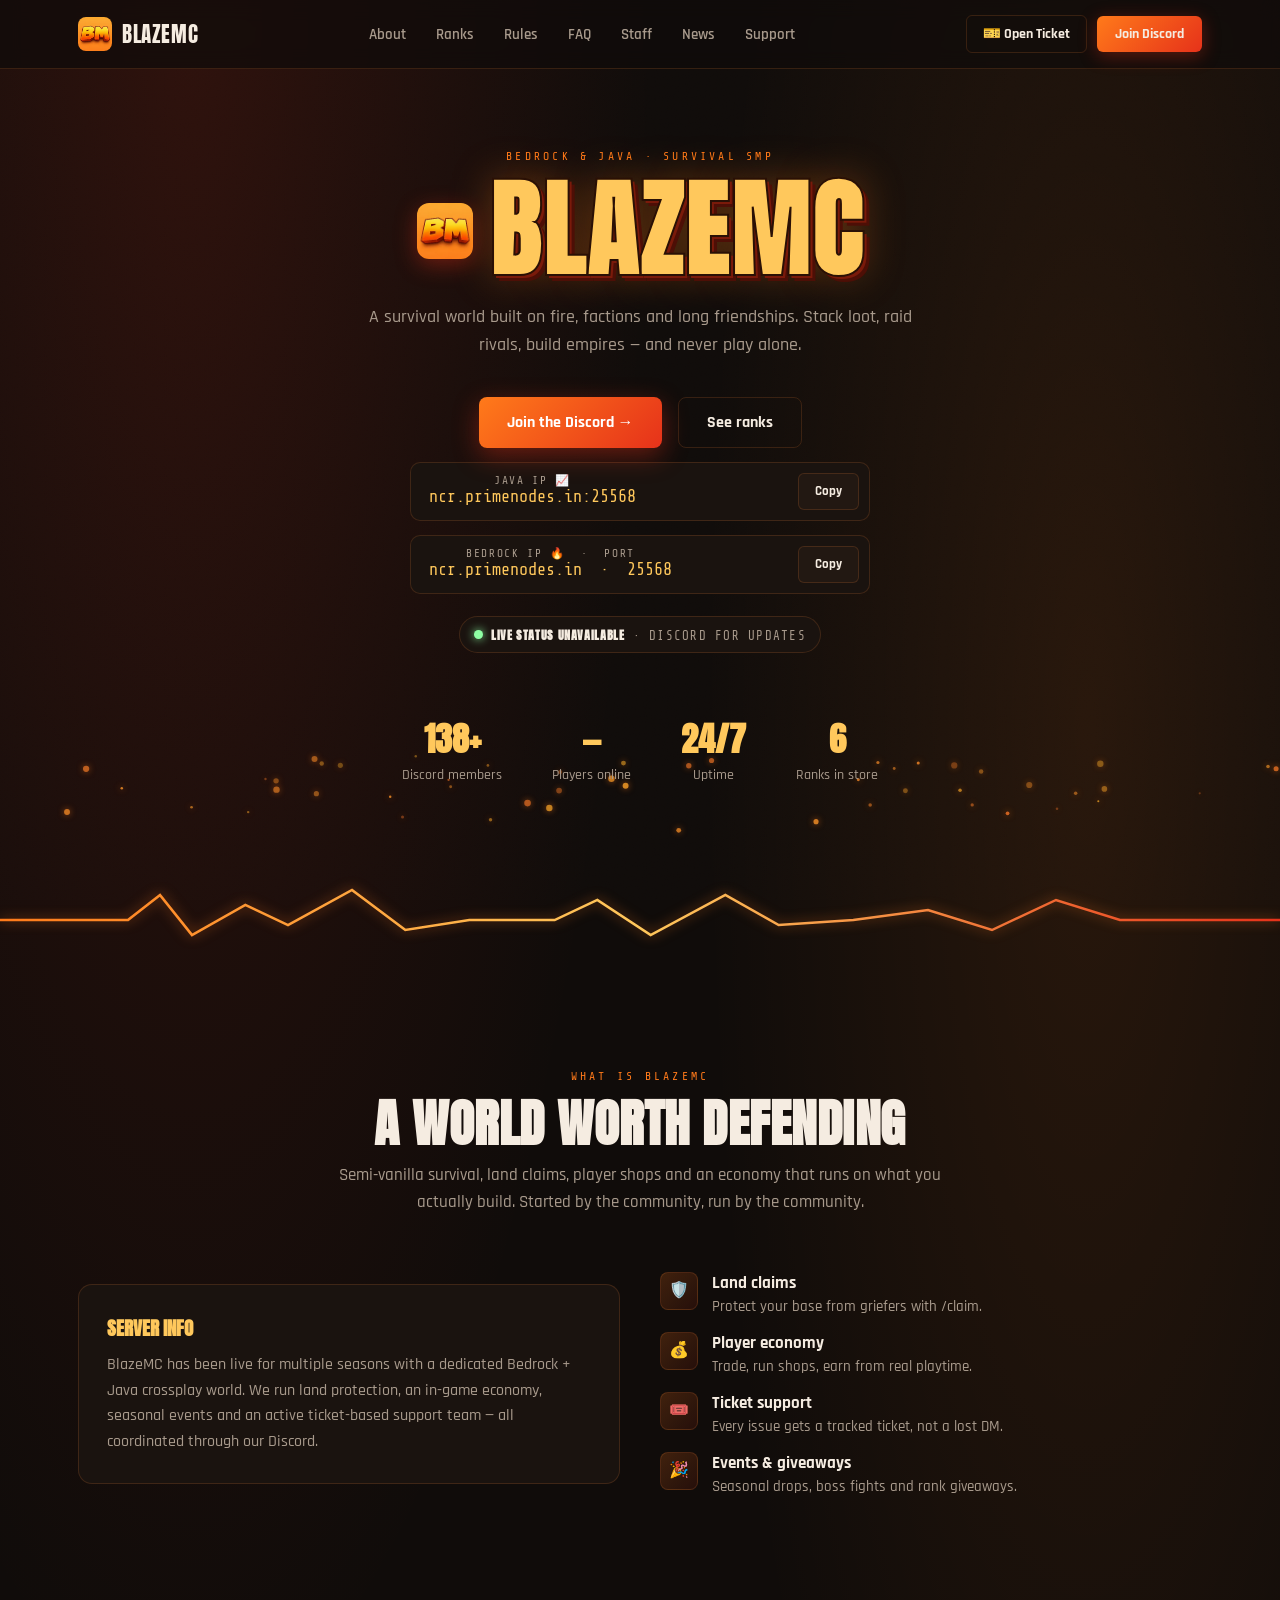
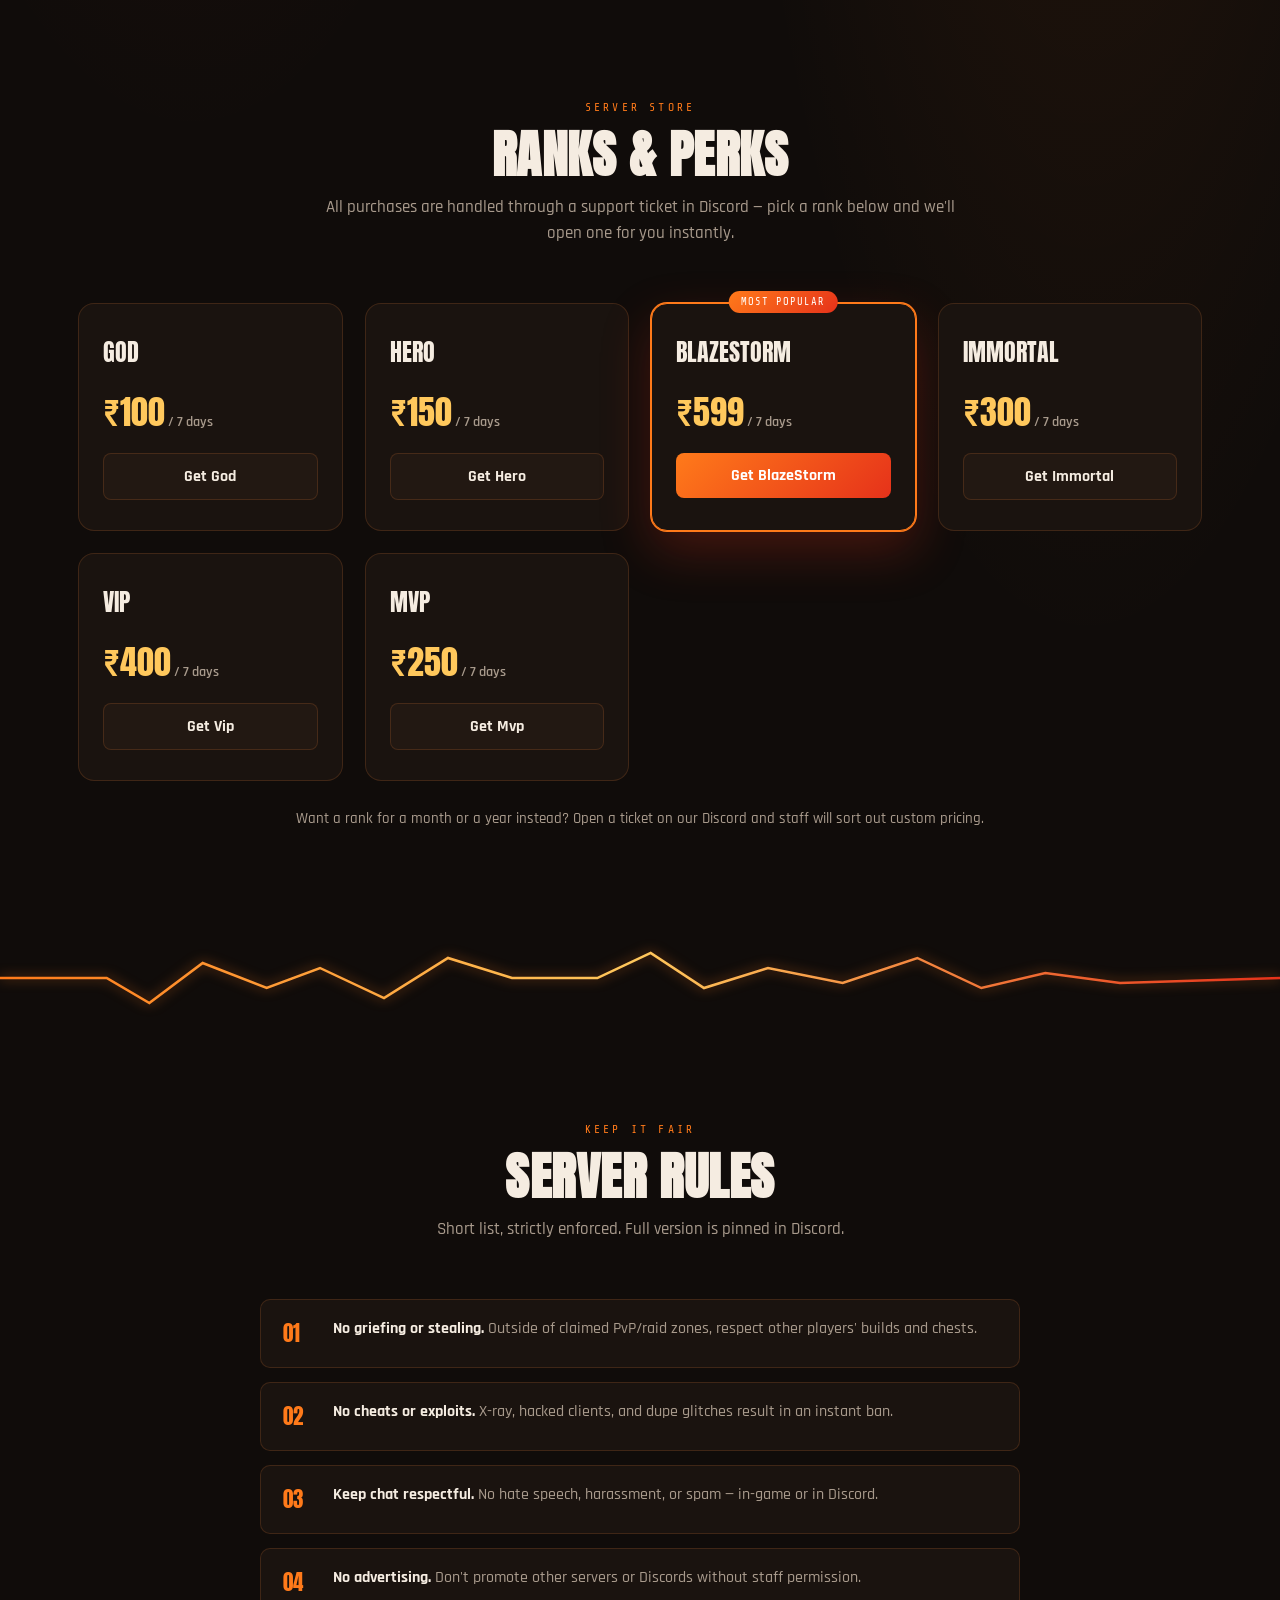
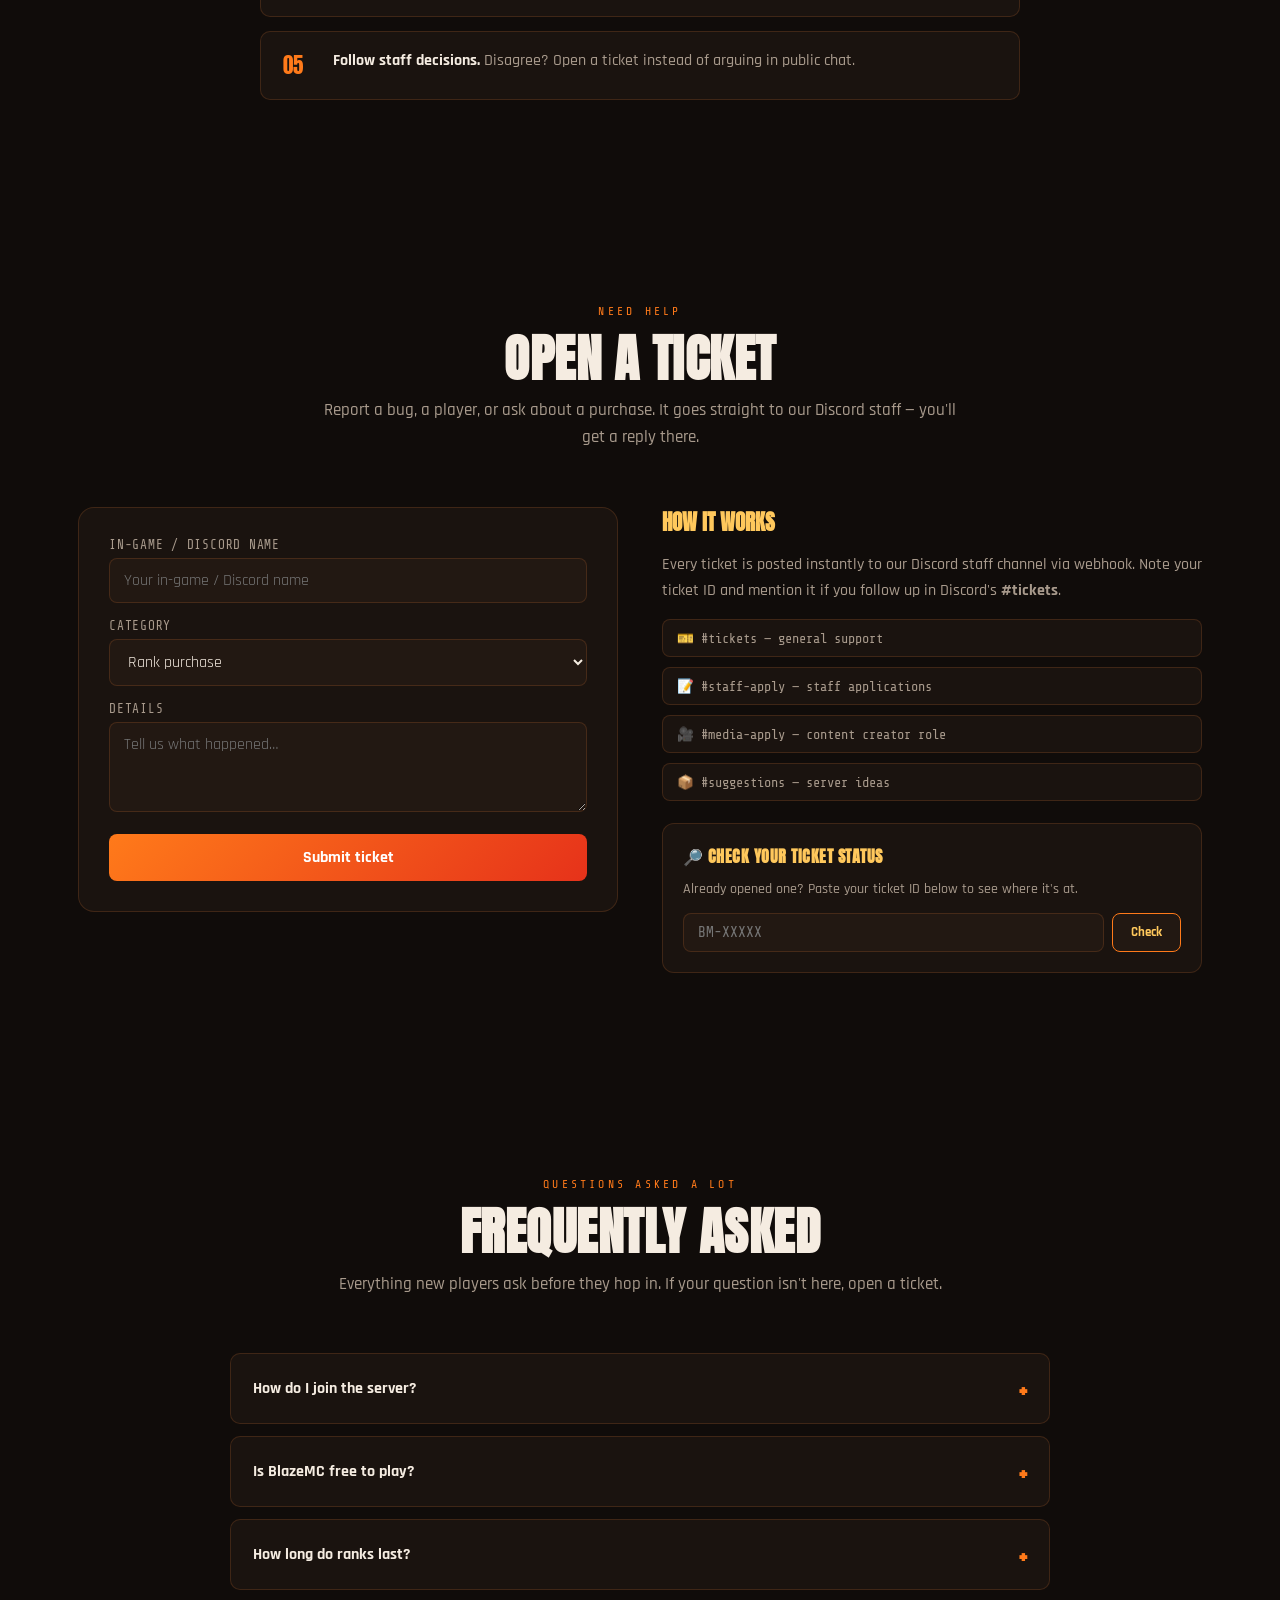
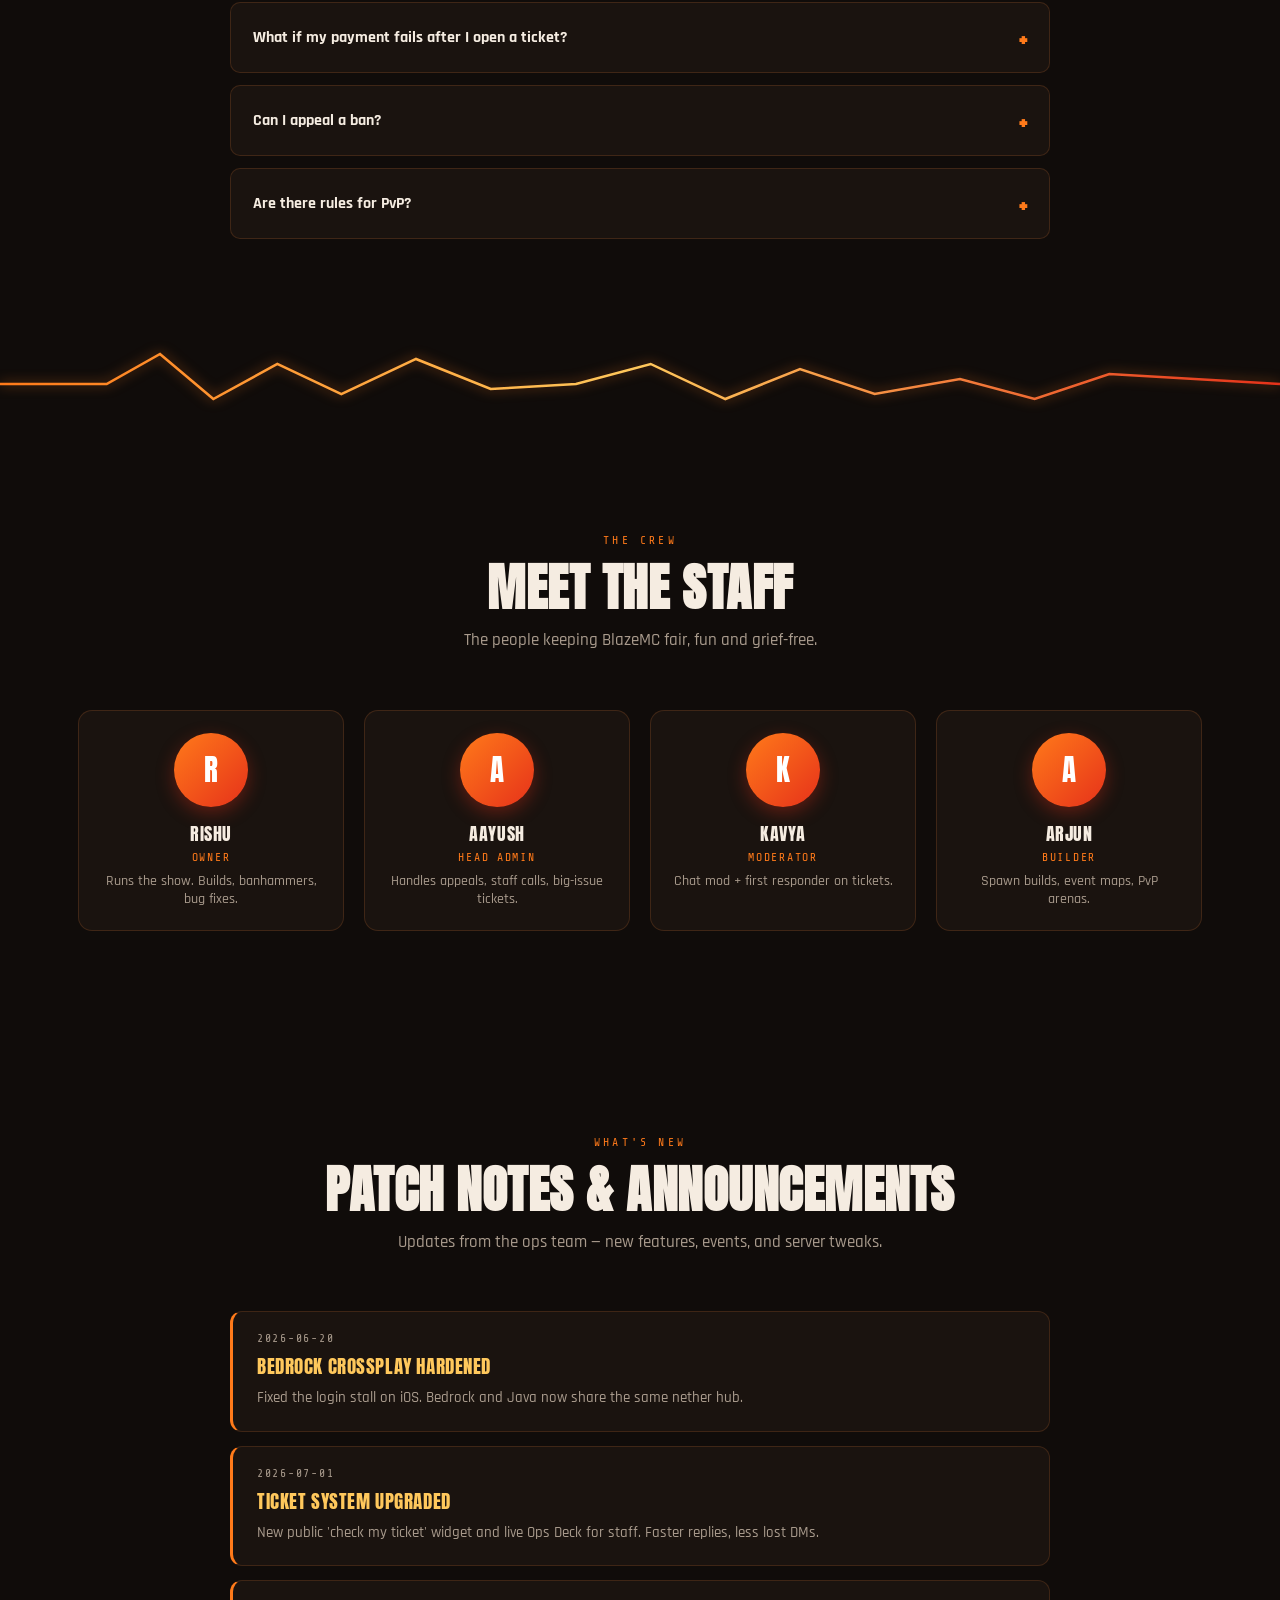
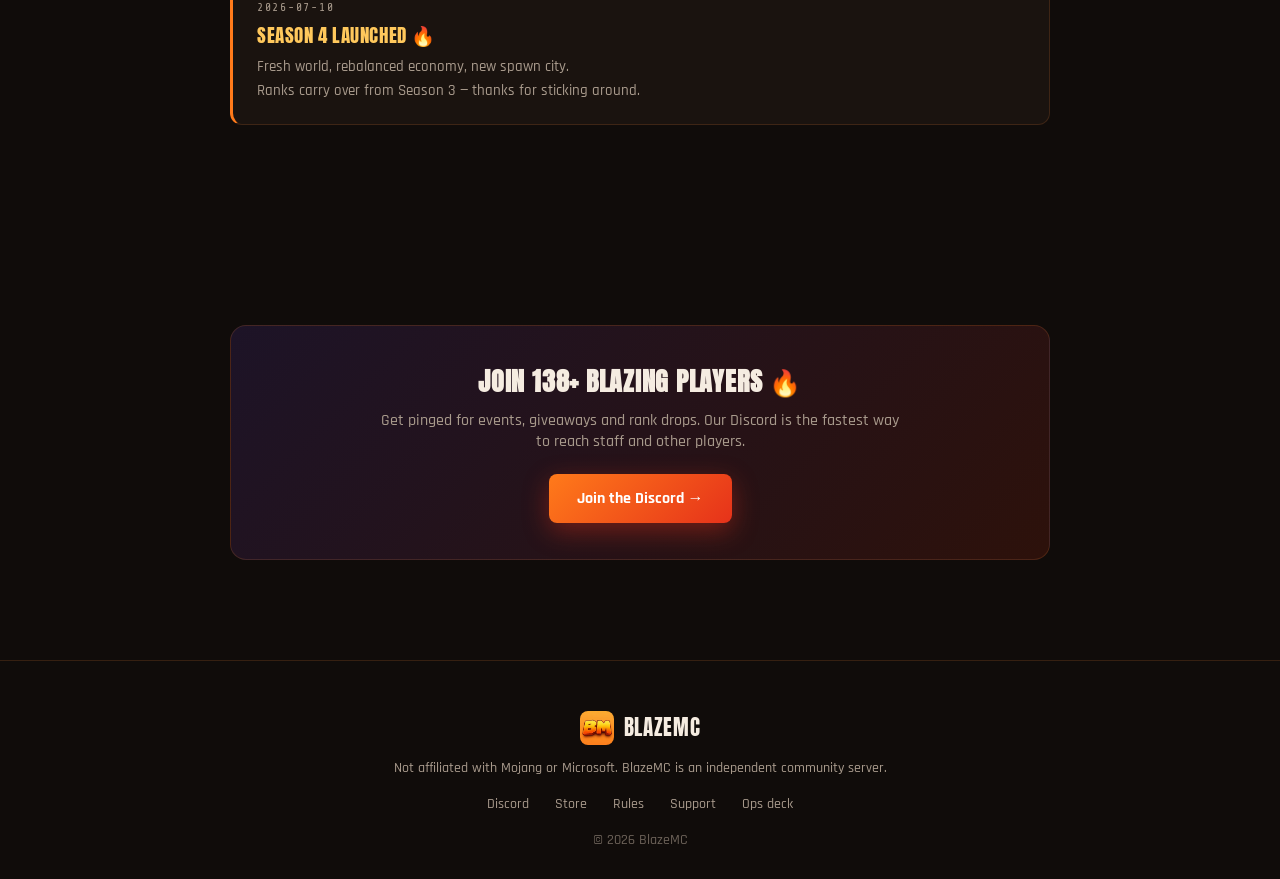
==== commit 1468d06d: "Add files via upload" ====
--- a/blazemc.html
+++ b/blazemc.html
@@ -271,8 +271,85 @@
   .about-grid, .ticket-wrap{grid-template-columns:1fr;}
   nav .brand span#navBrand{display:none;}
 }
+
+/* ============ NEW: reveal, status pill, FAQ, staff, news, checker ============ */
+.reveal{opacity:0; transform:translateY(24px); transition:opacity .7s ease, transform .7s ease;}
+.reveal.in{opacity:1; transform:none;}
+
+.status-live{display:inline-flex; align-items:center; gap:8px; margin-top:22px; padding:8px 14px; border-radius:20px; background:var(--bg2); border:1px solid var(--line); font-family:'Share Tech Mono'; font-size:.78rem; letter-spacing:.1em; color:var(--ash); text-transform:uppercase;}
+.status-live .dot{width:9px; height:9px; border-radius:50%; background:#8effa4; box-shadow:0 0 10px #8effa4; animation:pulseDot 1.8s infinite;}
+.status-live.off .dot{background:#ff5a6b; box-shadow:0 0 10px #ff5a6b;}
+.status-live.load .dot{background:#ffc85c; box-shadow:0 0 10px #ffc85c;}
+.status-live b{color:var(--text); font-family:'Anton'; letter-spacing:.05em;}
+
+/* Ticket status checker */
+.tix-check{margin-top:22px; background:var(--bg2); border:1px solid var(--line); border-radius:12px; padding:20px;}
+.tix-check h4{font-family:'Anton'; text-transform:uppercase; letter-spacing:.03em; color:var(--gold); font-size:1rem; margin-bottom:10px;}
+.tix-check p{color:var(--ash); font-size:.88rem; margin-bottom:12px;}
+.tix-check-row{display:flex; gap:8px;}
+.tix-check-row input{flex:1; background:var(--bg3); border:1px solid var(--line); border-radius:8px; padding:10px 14px; color:var(--text); font-family:'Share Tech Mono'; font-size:.9rem; text-transform:uppercase;}
+.tix-check-row button{background:var(--bg3); border:1px solid var(--ember); color:var(--gold); padding:10px 18px; border-radius:8px; font-family:'Rajdhani'; font-weight:700; cursor:pointer;}
+.tix-check-row button:hover{background:rgba(255,122,26,.15);}
+.tix-check-result{margin-top:12px; padding:12px 14px; border-radius:8px; border:1px solid var(--line); background:var(--bg3); font-size:.9rem; color:var(--ash); display:none;}
+.tix-check-result.show{display:block;}
+.tix-check-result .pill{display:inline-block; padding:2px 10px; border-radius:20px; font-family:'Share Tech Mono'; font-size:.7rem; letter-spacing:.1em; text-transform:uppercase; margin-right:8px;}
+.tix-check-result .pill.open{background:rgba(255,200,92,.15); color:#ffc85c;}
+.tix-check-result .pill.claimed{background:rgba(92,231,255,.15); color:#5ce7ff;}
+.tix-check-result .pill.closed{background:rgba(142,255,164,.15); color:#8effa4;}
+
+/* FAQ accordion */
+.faq-list{max-width:820px; margin:0 auto; display:grid; gap:12px;}
+.faq-item{background:var(--bg2); border:1px solid var(--line); border-radius:10px; overflow:hidden;}
+.faq-q{padding:18px 22px; cursor:pointer; display:flex; justify-content:space-between; align-items:center; font-weight:700; font-size:1.02rem; color:var(--text); user-select:none;}
+.faq-q .plus{color:var(--ember); font-family:'Anton'; font-size:1.4rem; transition:transform .25s;}
+.faq-item.open .faq-q .plus{transform:rotate(45deg);}
+.faq-a{max-height:0; overflow:hidden; transition:max-height .3s ease; padding:0 22px; color:var(--ash); line-height:1.6;}
+.faq-item.open .faq-a{max-height:400px; padding:0 22px 20px;}
+
+/* Staff / team */
+.staff-grid{display:grid; grid-template-columns:repeat(auto-fit,minmax(200px,1fr)); gap:20px;}
+.staff-card{background:var(--bg2); border:1px solid var(--line); border-radius:14px; padding:22px; text-align:center; transition:transform .2s, border-color .2s;}
+.staff-card:hover{transform:translateY(-4px); border-color:var(--ember);}
+.staff-avatar{width:74px; height:74px; border-radius:50%; margin:0 auto 12px; background:linear-gradient(135deg,var(--ember),var(--molten)); display:flex; align-items:center; justify-content:center; font-family:'Anton'; font-size:1.8rem; color:#fff; box-shadow:0 6px 18px rgba(230,50,26,.35);}
+.staff-name{font-family:'Anton'; font-size:1.15rem; letter-spacing:.03em; text-transform:uppercase;}
+.staff-role{font-family:'Share Tech Mono'; font-size:.72rem; letter-spacing:.15em; color:var(--ember); text-transform:uppercase; margin-top:4px;}
+.staff-tag{color:var(--ash); font-size:.85rem; margin-top:8px;}
+
+/* News */
+.news-list{display:grid; gap:14px; max-width:820px; margin:0 auto;}
+.news-item{background:var(--bg2); border:1px solid var(--line); border-radius:12px; padding:20px 24px; border-left:3px solid var(--ember);}
+.news-date{font-family:'Share Tech Mono'; font-size:.72rem; letter-spacing:.15em; text-transform:uppercase; color:var(--ash);}
+.news-title{font-family:'Anton'; font-size:1.2rem; text-transform:uppercase; letter-spacing:.03em; margin-top:6px; color:var(--gold);}
+.news-body{color:var(--ash); font-size:.95rem; line-height:1.6; margin-top:6px; white-space:pre-line;}
+
+/* Discord widget block */
+.discord-cta{max-width:820px; margin:0 auto; text-align:center; background:linear-gradient(135deg, rgba(122,77,255,.12), rgba(255,58,21,.12)); border:1px solid var(--line); border-radius:16px; padding:36px 28px;}
+.discord-cta h3{font-family:'Anton'; font-size:1.6rem; text-transform:uppercase; letter-spacing:.03em; color:var(--text);}
+.discord-cta p{color:var(--ash); margin:10px auto 22px; max-width:520px;}
+
+/* Ops: editors for lists (ranks, rules, faq, staff, news) */
+.list-editor{display:grid; gap:10px; margin-top:10px;}
+.le-row{display:grid; grid-template-columns:1fr auto; gap:10px; background:var(--ops-bg); border:1px solid var(--ops-line); border-radius:6px; padding:10px 12px;}
+.le-row .le-fields{display:grid; gap:6px;}
+.le-row .le-fields input, .le-row .le-fields textarea{background:var(--ops-bg2); border:1px solid var(--ops-line); color:var(--ops-text); padding:8px 10px; border-radius:5px; font-family:'JetBrains Mono'; font-size:.82rem;}
+.le-row .le-fields.two{grid-template-columns:2fr 1fr; display:grid;}
+.le-row .le-fields.two input:first-child{grid-column:1;}
+.le-del{background:transparent; border:1px solid var(--ops-line); color:var(--ops-dim); padding:6px 10px; border-radius:5px; cursor:pointer; font-family:'JetBrains Mono'; font-size:.7rem; align-self:start;}
+.le-del:hover{border-color:var(--ops-red); color:var(--ops-red);}
+.le-add{background:transparent; border:1px dashed var(--ops-line); color:var(--ops-cyan); padding:9px; border-radius:6px; cursor:pointer; font-family:'JetBrains Mono'; font-size:.75rem; letter-spacing:.1em; text-transform:uppercase; margin-top:4px;}
+.le-add:hover{border-style:solid;}
+.ops-section-head{font-family:'JetBrains Mono'; font-size:.72rem; letter-spacing:.18em; color:var(--ops-cyan); text-transform:uppercase; margin:22px 0 4px; padding-top:14px; border-top:1px solid var(--ops-line);}
+.ops-io-row{display:flex; gap:8px; margin-top:10px; flex-wrap:wrap;}
+.ops-io-row button{background:var(--ops-bg2); border:1px solid var(--ops-line); color:var(--ops-dim); padding:9px 14px; border-radius:5px; cursor:pointer; font-family:'JetBrains Mono'; font-size:.72rem; letter-spacing:.1em; text-transform:uppercase;}
+.ops-io-row button:hover{border-color:var(--ops-cyan); color:var(--ops-cyan);}
+
+/* Scroll-to-top */
+.to-top{position:fixed; bottom:24px; right:24px; z-index:90; width:44px; height:44px; border-radius:50%; background:linear-gradient(135deg,var(--ember),var(--molten)); color:#fff; border:none; font-size:1.2rem; cursor:pointer; opacity:0; pointer-events:none; transition:opacity .25s, transform .25s; box-shadow:0 6px 20px rgba(230,50,26,.4);}
+.to-top.show{opacity:1; pointer-events:auto;}
+.to-top:hover{transform:translateY(-3px);}
 </style>
 </head>
+
 <body>
 
 <nav>
@@ -282,8 +359,12 @@
       <a href="#about">About</a>
       <a href="#ranks">Ranks</a>
       <a href="#rules">Rules</a>
+      <a href="#faq">FAQ</a>
+      <a href="#staff">Staff</a>
+      <a href="#news">News</a>
       <a href="#tickets">Support</a>
     </div>
+
     <div style="display:flex; align-items:center; gap:10px;">
       <a class="btn-ghost" href="#tickets" style="padding:9px 16px; border-radius:6px; font-size:.9rem; font-weight:700; border:1px solid var(--line);">🎫 Open Ticket</a>
       <a class="nav-cta" id="navDiscord" target="_blank" rel="noopener">Join Discord</a>
@@ -312,11 +393,14 @@
       <div><span class="lbl">Bedrock IP 🔥 &nbsp;·&nbsp; Port</span><span class="val" id="bedrockIP"></span></div>
       <button id="copyBedrockIP">Copy</button>
     </div>
+    <div class="status-live load" id="liveStatus"><span class="dot"></span><span id="liveStatusText">Pinging server…</span></div>
     <div class="stats">
       <div class="stat"><b id="statMembers">138+</b><span>Discord members</span></div>
+      <div class="stat"><b id="statPlayers">—</b><span>Players online</span></div>
       <div class="stat"><b>24/7</b><span>Uptime</span></div>
-      <div class="stat"><b>6</b><span>Ranks in store</span></div>
-    </div>
+      <div class="stat"><b id="statRanks">6</b><span>Ranks in store</span></div>
+    </div>
+
   </div>
 </header>
 
@@ -410,10 +494,70 @@
           <div class="chan">🎥 #media-apply — content creator role</div>
           <div class="chan">📦 #suggestions — server ideas</div>
         </div>
+        <div class="tix-check">
+          <h4>🔎 Check your ticket status</h4>
+          <p>Already opened one? Paste your ticket ID below to see where it's at.</p>
+          <div class="tix-check-row">
+            <input type="text" id="tCheckId" placeholder="BM-XXXXX" maxlength="12">
+            <button type="button" id="tCheckBtn">Check</button>
+          </div>
+          <div class="tix-check-result" id="tCheckResult"></div>
+        </div>
       </div>
     </div>
   </div>
 </section>
+
+<section id="faq">
+  <div class="wrap">
+    <div class="section-head reveal">
+      <span class="eyebrow">Questions asked a lot</span>
+      <h2 class="display">Frequently asked</h2>
+      <p>Everything new players ask before they hop in. If your question isn't here, open a ticket.</p>
+    </div>
+    <div class="faq-list" id="faqList"></div>
+  </div>
+</section>
+
+<div class="crack-divider">
+  <svg viewBox="0 0 1200 90" preserveAspectRatio="none">
+    <path d="M0,45 L100,45 L150,15 L200,60 L260,25 L320,55 L390,20 L460,50 L540,45 L610,25 L680,60 L750,30 L820,55 L900,40 L970,60 L1040,35 L1200,45" stroke="url(#lavaGrad)"/>
+  </svg>
+</div>
+
+<section id="staff">
+  <div class="wrap">
+    <div class="section-head reveal">
+      <span class="eyebrow">The crew</span>
+      <h2 class="display">Meet the staff</h2>
+      <p>The people keeping BlazeMC fair, fun and grief-free.</p>
+    </div>
+    <div class="staff-grid" id="staffGrid"></div>
+  </div>
+</section>
+
+<section id="news">
+  <div class="wrap">
+    <div class="section-head reveal">
+      <span class="eyebrow">What's new</span>
+      <h2 class="display">Patch notes &amp; announcements</h2>
+      <p>Updates from the ops team — new features, events, and server tweaks.</p>
+    </div>
+    <div class="news-list" id="newsList"></div>
+  </div>
+</section>
+
+<section id="joinus">
+  <div class="wrap">
+    <div class="discord-cta reveal">
+      <h3>Join 138+ blazing players 🔥</h3>
+      <p>Get pinged for events, giveaways and rank drops. Our Discord is the fastest way to reach staff and other players.</p>
+      <a class="btn btn-primary" id="ctaDiscord2" target="_blank" rel="noopener">Join the Discord →</a>
+    </div>
+  </div>
+</section>
+
+
 
 <footer>
   <div class="wrap">
@@ -501,7 +645,38 @@
           <div class="grp"><label>Staff access key</label><input type="text" id="setAdminPassword"></div>
         </div>
         <div class="grp"><label>Rank note</label><textarea id="setRankNote"></textarea></div>
-        <div class="ops-save-row">
+
+        <div class="ops-section-head">🏆 Ranks (add / edit / remove)</div>
+        <div class="list-editor" id="editRanks"></div>
+        <button type="button" class="le-add" data-add="rank">+ Add rank</button>
+
+        <div class="ops-section-head">📜 Rules</div>
+        <div class="list-editor" id="editRules"></div>
+        <button type="button" class="le-add" data-add="rule">+ Add rule</button>
+
+        <div class="ops-section-head">❓ FAQ</div>
+        <div class="list-editor" id="editFaq"></div>
+        <button type="button" class="le-add" data-add="faq">+ Add question</button>
+
+        <div class="ops-section-head">👥 Staff</div>
+        <div class="list-editor" id="editStaff"></div>
+        <button type="button" class="le-add" data-add="staff">+ Add staff member</button>
+
+        <div class="ops-section-head">📰 News / Patch notes</div>
+        <div class="list-editor" id="editNews"></div>
+        <button type="button" class="le-add" data-add="news">+ Add news entry</button>
+
+        <div class="ops-section-head">💾 Backup / Restore</div>
+        <div class="ops-io-row">
+          <button type="button" id="exportTixBtn">⬇ Export tickets JSON</button>
+          <button type="button" id="importTixBtn">⬆ Import tickets JSON</button>
+          <button type="button" id="exportCfgBtn">⬇ Export config</button>
+          <button type="button" id="importCfgBtn">⬆ Import config</button>
+          <button type="button" id="clearTixBtn">🗑 Clear all tickets</button>
+        </div>
+        <input type="file" id="importFileHidden" accept="application/json" style="display:none;">
+
+        <div class="ops-save-row" style="margin-top:20px;">
           <button class="ops-save" id="saveSettingsBtn">Save changes</button>
           <button class="ops-reset" id="resetSettingsBtn">Reset to defaults</button>
         </div>
@@ -509,6 +684,7 @@
     </div>
   </main>
 </div>
+
 
 <div class="ops-toast" id="opsToast"></div>
 
@@ -539,8 +715,28 @@
     { title:"Keep chat respectful", body:"No hate speech, harassment, or spam — in-game or in Discord." },
     { title:"No advertising", body:"Don't promote other servers or Discords without staff permission." },
     { title:"Follow staff decisions", body:"Disagree? Open a ticket instead of arguing in public chat." }
+  ],
+  faq: [
+    { q:"How do I join the server?", a:"Java: use the Java IP shown in the hero. Bedrock: use the Bedrock IP + port. Crossplay works out of the box — no linking needed." },
+    { q:"Is BlazeMC free to play?", a:"100%. Ranks and cosmetics are optional and only support the server's uptime." },
+    { q:"How long do ranks last?", a:"By default the duration shown on each rank card. Want a monthly or lifetime deal? Open a ticket and staff will set custom pricing." },
+    { q:"What if my payment fails after I open a ticket?", a:"Reply on the ticket — staff can re-issue a payment link. No rank goes live until payment clears." },
+    { q:"Can I appeal a ban?", a:"Yes — open a ticket with category 'Ban appeal', include your IGN and what happened. Every appeal is read." },
+    { q:"Are there rules for PvP?", a:"Open-world PvP is allowed outside claimed zones. Griefing inside claims, spawn-camping and combat-logging are bannable." }
+  ],
+  staff: [
+    { name:"Rishu", role:"Owner", tag:"Runs the show. Builds, banhammers, bug fixes." },
+    { name:"Aayush", role:"Head Admin", tag:"Handles appeals, staff calls, big-issue tickets." },
+    { name:"Kavya", role:"Moderator", tag:"Chat mod + first responder on tickets." },
+    { name:"Arjun", role:"Builder", tag:"Spawn builds, event maps, PvP arenas." }
+  ],
+  news: [
+    { date:"2026-07-10", title:"Season 4 launched 🔥", body:"Fresh world, rebalanced economy, new spawn city.\nRanks carry over from Season 3 — thanks for sticking around." },
+    { date:"2026-07-01", title:"Ticket system upgraded", body:"New public 'check my ticket' widget and live Ops Deck for staff. Faster replies, less lost DMs." },
+    { date:"2026-06-20", title:"Bedrock crossplay hardened", body:"Fixed the login stall on iOS. Bedrock and Java now share the same nether hub." }
   ]
 };
+
 
 const CFG_KEY='blazemc-site-config', TIX_KEY='blazemc-tickets';
 let CONFIG = JSON.parse(JSON.stringify(DEFAULT_CONFIG));
@@ -585,11 +781,42 @@
   });
   const rl=document.getElementById('rulesList'); rl.innerHTML='';
   CONFIG.rules.forEach((r,i)=>{
-    const el=document.createElement('div'); el.className='rule';
+    const el=document.createElement('div'); el.className='rule reveal';
     el.innerHTML=`<div class="num">${String(i+1).padStart(2,'0')}</div><p><strong>${esc(r.title)}.</strong> ${esc(r.body)}</p>`;
     rl.appendChild(el);
   });
-}
+  // FAQ
+  const fl=document.getElementById('faqList'); if(fl){fl.innerHTML='';
+    (CONFIG.faq||[]).forEach(f=>{
+      const el=document.createElement('div'); el.className='faq-item reveal';
+      el.innerHTML=`<div class="faq-q"><span>${esc(f.q)}</span><span class="plus">+</span></div><div class="faq-a">${esc(f.a)}</div>`;
+      el.querySelector('.faq-q').onclick=()=>el.classList.toggle('open');
+      fl.appendChild(el);
+    });
+  }
+  // Staff
+  const sg=document.getElementById('staffGrid'); if(sg){sg.innerHTML='';
+    (CONFIG.staff||[]).forEach(s=>{
+      const el=document.createElement('div'); el.className='staff-card reveal';
+      const initial=(s.name||'?').trim().charAt(0).toUpperCase();
+      el.innerHTML=`<div class="staff-avatar">${esc(initial)}</div><div class="staff-name">${esc(s.name)}</div><div class="staff-role">${esc(s.role)}</div><div class="staff-tag">${esc(s.tag||'')}</div>`;
+      sg.appendChild(el);
+    });
+  }
+  // News
+  const nl=document.getElementById('newsList'); if(nl){nl.innerHTML='';
+    (CONFIG.news||[]).slice().reverse().forEach(n=>{
+      const el=document.createElement('div'); el.className='news-item reveal';
+      el.innerHTML=`<div class="news-date">${esc(n.date||'')}</div><div class="news-title">${esc(n.title)}</div><div class="news-body">${esc(n.body||'')}</div>`;
+      nl.appendChild(el);
+    });
+  }
+  const c2=document.getElementById('ctaDiscord2'); if(c2) c2.href=CONFIG.discordInvite;
+  const sr=document.getElementById('statRanks'); if(sr) sr.textContent=CONFIG.ranks.length;
+  // trigger reveal observer on new nodes
+  if(window._blazeObs) document.querySelectorAll('.reveal:not(.in)').forEach(el=>window._blazeObs.observe(el));
+}
+
 renderSite();
 
 /* Embers */
@@ -781,7 +1008,64 @@
   g('setRankDuration').value=CONFIG.rankDuration;
   g('setRankNote').value=CONFIG.rankNote;
   g('setAdminPassword').value=CONFIG.adminPassword;
-}
+  renderListEditors();
+}
+
+/* ===== LIST EDITORS (ranks, rules, faq, staff, news) ===== */
+const LIST_DEFS = {
+  rank:  { key:'ranks', target:'editRanks', fields:[
+            {k:'name', ph:'Rank name'}, {k:'price', ph:'Price (₹)', type:'number'},
+            {k:'popular', ph:'Popular? (true/false)'}] },
+  rule:  { key:'rules', target:'editRules', fields:[
+            {k:'title', ph:'Rule title'}, {k:'body', ph:'Rule description', textarea:true}] },
+  faq:   { key:'faq', target:'editFaq', fields:[
+            {k:'q', ph:'Question'}, {k:'a', ph:'Answer', textarea:true}] },
+  staff: { key:'staff', target:'editStaff', fields:[
+            {k:'name', ph:'Name'}, {k:'role', ph:'Role'}, {k:'tag', ph:'Short bio'}] },
+  news:  { key:'news', target:'editNews', fields:[
+            {k:'date', ph:'YYYY-MM-DD'}, {k:'title', ph:'Title'}, {k:'body', ph:'Body', textarea:true}] }
+};
+
+function renderListEditors(){
+  Object.entries(LIST_DEFS).forEach(([kind, def])=>{
+    const container=document.getElementById(def.target); if(!container) return;
+    const arr = CONFIG[def.key] || (CONFIG[def.key]=[]);
+    container.innerHTML='';
+    arr.forEach((item,idx)=>{
+      const row=document.createElement('div'); row.className='le-row';
+      const fields=document.createElement('div'); fields.className='le-fields';
+      def.fields.forEach(f=>{
+        const input = f.textarea ? document.createElement('textarea') : document.createElement('input');
+        if(f.type) input.type=f.type;
+        input.placeholder=f.ph;
+        const v = item[f.k];
+        input.value = v===undefined||v===null ? '' : String(v);
+        input.dataset.k=f.k;
+        input.addEventListener('input',()=>{
+          let val = input.value;
+          if(f.type==='number') val = Number(val)||0;
+          if(f.k==='popular') val = /^(true|1|yes)$/i.test(val);
+          arr[idx][f.k]=val;
+        });
+        fields.appendChild(input);
+      });
+      const del=document.createElement('button'); del.className='le-del'; del.textContent='✕';
+      del.onclick=()=>{ if(confirm('Remove this entry?')){ arr.splice(idx,1); renderListEditors(); }};
+      row.appendChild(fields); row.appendChild(del);
+      container.appendChild(row);
+    });
+  });
+}
+
+document.querySelectorAll('[data-add]').forEach(btn=>{
+  btn.addEventListener('click',()=>{
+    const kind=btn.dataset.add; const def=LIST_DEFS[kind]; if(!def) return;
+    const arr = CONFIG[def.key] || (CONFIG[def.key]=[]);
+    const blank={}; def.fields.forEach(f=>blank[f.k]= f.type==='number'?0:(f.k==='popular'?false:''));
+    arr.push(blank); renderListEditors();
+  });
+});
+
 document.getElementById('saveSettingsBtn').onclick=()=>{
   const g=id=>document.getElementById(id).value.trim();
   Object.assign(CONFIG,{
@@ -794,13 +1078,119 @@
     rankDuration:g('setRankDuration'), rankNote:g('setRankNote'),
     adminPassword:g('setAdminPassword')||CONFIG.adminPassword
   });
-  saveCfg(); renderSite(); toast('Settings saved · site updated');
+  // scrub empty rank/rule/faq/staff/news rows
+  CONFIG.ranks = (CONFIG.ranks||[]).filter(r=>r.name);
+  CONFIG.rules = (CONFIG.rules||[]).filter(r=>r.title);
+  CONFIG.faq   = (CONFIG.faq||[]).filter(r=>r.q);
+  CONFIG.staff = (CONFIG.staff||[]).filter(r=>r.name);
+  CONFIG.news  = (CONFIG.news||[]).filter(r=>r.title);
+  saveCfg(); renderSite(); pingServer(); toast('Settings saved · site updated');
   document.getElementById('opsStaffName').textContent=CONFIG.staffName;
 };
 document.getElementById('resetSettingsBtn').onclick=()=>{
   if(!confirm('Reset everything to defaults?'))return;
   CONFIG=JSON.parse(JSON.stringify(DEFAULT_CONFIG)); saveCfg(); populateSettings(); renderSite(); toast('Reset to defaults');
 };
+
+/* ===== Backup / Restore ===== */
+function downloadJSON(name, data){
+  const blob=new Blob([JSON.stringify(data,null,2)],{type:'application/json'});
+  const url=URL.createObjectURL(blob);
+  const a=document.createElement('a'); a.href=url; a.download=name; a.click();
+  setTimeout(()=>URL.revokeObjectURL(url),1000);
+}
+function pickFile(cb){
+  const inp=document.getElementById('importFileHidden');
+  inp.value=''; inp.onchange=()=>{
+    const f=inp.files[0]; if(!f) return;
+    const r=new FileReader();
+    r.onload=()=>{ try{ cb(JSON.parse(r.result)); }catch(e){ toast('Invalid JSON', true); } };
+    r.readAsText(f);
+  };
+  inp.click();
+}
+document.getElementById('exportTixBtn').onclick=()=>{ downloadJSON('blazemc-tickets.json', getTix()); toast('Tickets exported'); };
+document.getElementById('importTixBtn').onclick=()=>pickFile(data=>{
+  if(!Array.isArray(data)){ toast('Expected an array of tickets', true); return; }
+  setTix(data); renderOps(); toast(`Imported ${data.length} tickets`);
+});
+document.getElementById('exportCfgBtn').onclick=()=>{ downloadJSON('blazemc-config.json', CONFIG); toast('Config exported'); };
+document.getElementById('importCfgBtn').onclick=()=>pickFile(data=>{
+  if(!data||typeof data!=='object'){ toast('Bad config file', true); return; }
+  CONFIG=Object.assign({},DEFAULT_CONFIG,data); saveCfg(); populateSettings(); renderSite(); toast('Config imported');
+});
+document.getElementById('clearTixBtn').onclick=()=>{
+  if(!confirm("Delete ALL tickets? This can't be undone."))return;
+  setTix([]); renderOps(); toast('All tickets cleared');
+};
+
+/* ===== Public ticket status checker ===== */
+document.getElementById('tCheckBtn').onclick=()=>{
+  const raw=(document.getElementById('tCheckId').value||'').trim().toUpperCase();
+  const box=document.getElementById('tCheckResult'); box.classList.add('show');
+  if(!raw){ box.innerHTML='Enter a ticket ID like <strong>BM-AB12C</strong>.'; return; }
+  const t=getTix().find(x=>x.id===raw);
+  if(!t){ box.innerHTML=`No ticket found for <strong>${esc(raw)}</strong>. Double-check the ID or open a new one.`; return; }
+  const status=t.status||'open';
+  const when=new Date(t.ts).toLocaleString();
+  const extra = status==='claimed' ? ` · claimed by <strong>${esc(t.claimedBy||'staff')}</strong>`
+              : status==='closed'  ? ` · closed by <strong>${esc(t.closedBy||'staff')}</strong>` : '';
+  box.innerHTML=`<span class="pill ${status}">${status}</span><strong>${esc(t.id)}</strong> · ${esc(t.category)} · opened ${when}${extra}`;
+};
+document.getElementById('tCheckId').addEventListener('keydown',e=>{if(e.key==='Enter'){e.preventDefault();document.getElementById('tCheckBtn').click();}});
+
+/* ===== Live server status (mcsrvstat.us, gracefully degrades) ===== */
+async function pingServer(){
+  const pill=document.getElementById('liveStatus');
+  const txt=document.getElementById('liveStatusText');
+  const playerEl=document.getElementById('statPlayers');
+  if(!pill) return;
+  pill.className='status-live load'; txt.textContent='Pinging server…';
+  const host=(CONFIG.javaIP||'').split(':')[0]||CONFIG.bedrockIP;
+  try{
+    const r=await fetch(`https://api.mcsrvstat.us/2/${encodeURIComponent(host)}`,{cache:'no-store'});
+    const j=await r.json();
+    if(j && j.online){
+      pill.className='status-live';
+      const p=j.players||{};
+      txt.innerHTML=`<b>Server online</b> · ${p.online||0}/${p.max||0} players`;
+      if(playerEl) playerEl.textContent=(p.online||0);
+    } else {
+      pill.className='status-live off';
+      txt.innerHTML='<b>Server offline</b> · try again shortly';
+      if(playerEl) playerEl.textContent='0';
+    }
+  }catch(e){
+    pill.className='status-live'; // stay neutral if the pinger itself fails
+    txt.innerHTML='<b>Live status unavailable</b> · Discord for updates';
+  }
+}
+pingServer(); setInterval(pingServer, 60_000);
+
+/* ===== Reveal on scroll ===== */
+window._blazeObs = new IntersectionObserver(entries=>{
+  entries.forEach(en=>{ if(en.isIntersecting){ en.target.classList.add('in'); window._blazeObs.unobserve(en.target); }});
+},{threshold:.12});
+document.querySelectorAll('.reveal').forEach(el=>window._blazeObs.observe(el));
+
+/* ===== Scroll-to-top ===== */
+const topBtn=document.createElement('button');
+topBtn.className='to-top'; topBtn.textContent='↑'; topBtn.title='Back to top';
+topBtn.onclick=()=>window.scrollTo({top:0,behavior:'smooth'});
+document.body.appendChild(topBtn);
+window.addEventListener('scroll',()=>{ topBtn.classList.toggle('show', window.scrollY>500); });
+
+/* ===== Konami: open ops deck ===== */
+(function(){
+  const seq=['ArrowUp','ArrowUp','ArrowDown','ArrowDown','ArrowLeft','ArrowRight','ArrowLeft','ArrowRight','b','a'];
+  let i=0;
+  document.addEventListener('keydown',e=>{
+    const k=e.key.length===1?e.key.toLowerCase():e.key;
+    i = (k===seq[i]) ? i+1 : (k===seq[0]?1:0);
+    if(i===seq.length){ i=0; document.getElementById('opsOpenLink').click(); }
+  });
+})();
 </script>
 </body>
 </html>
+
